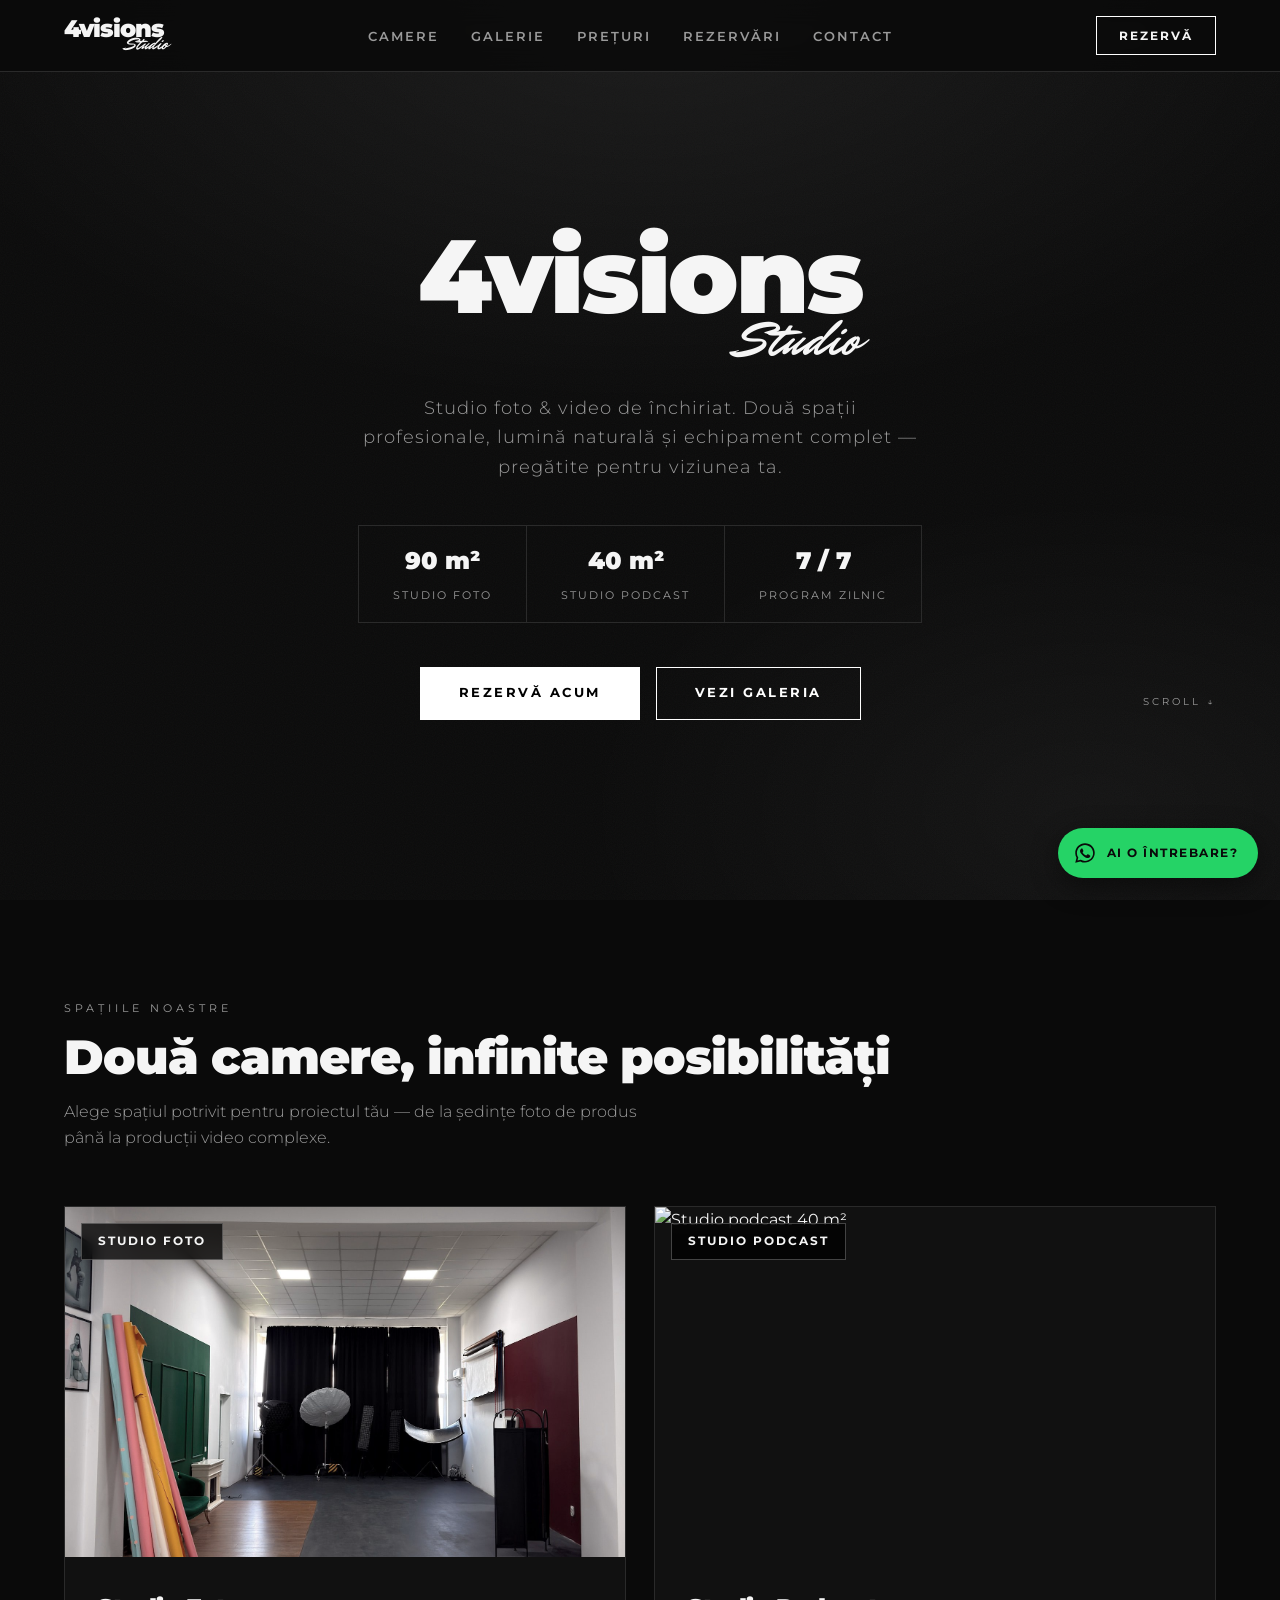
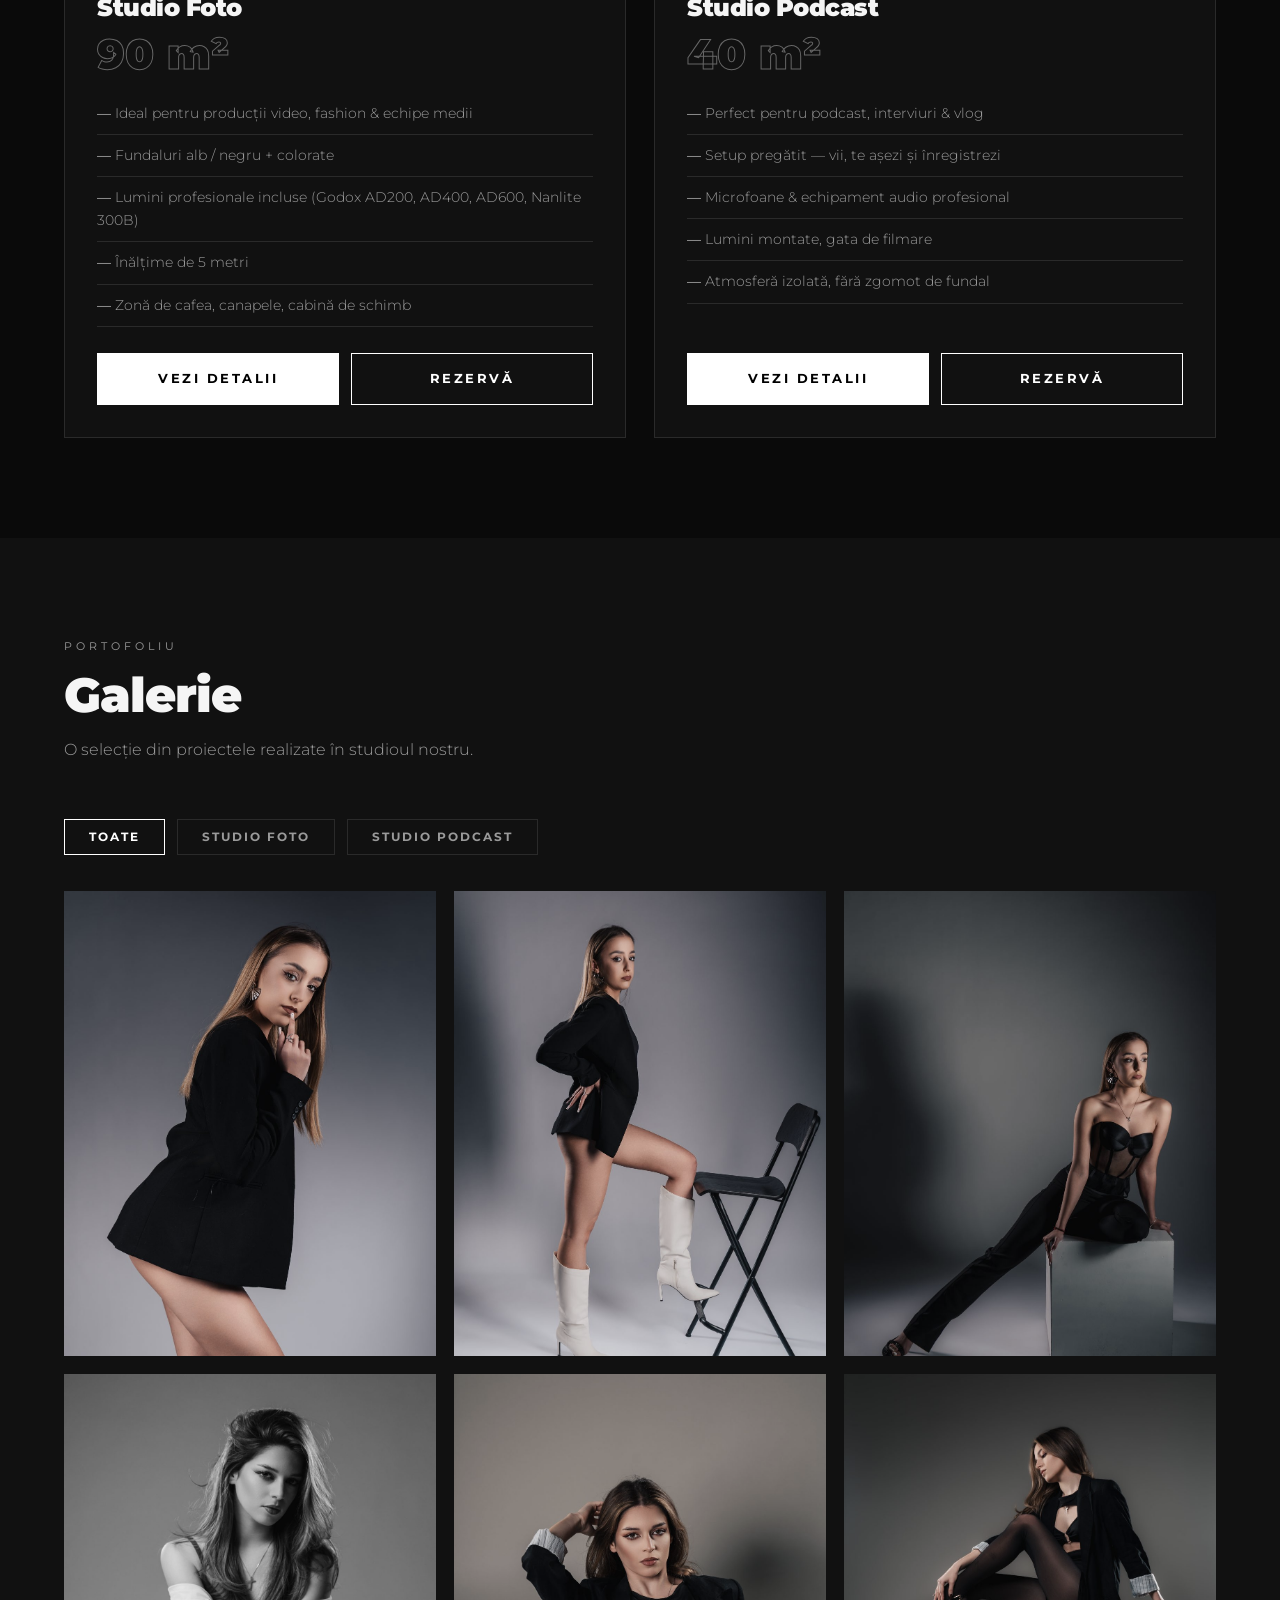
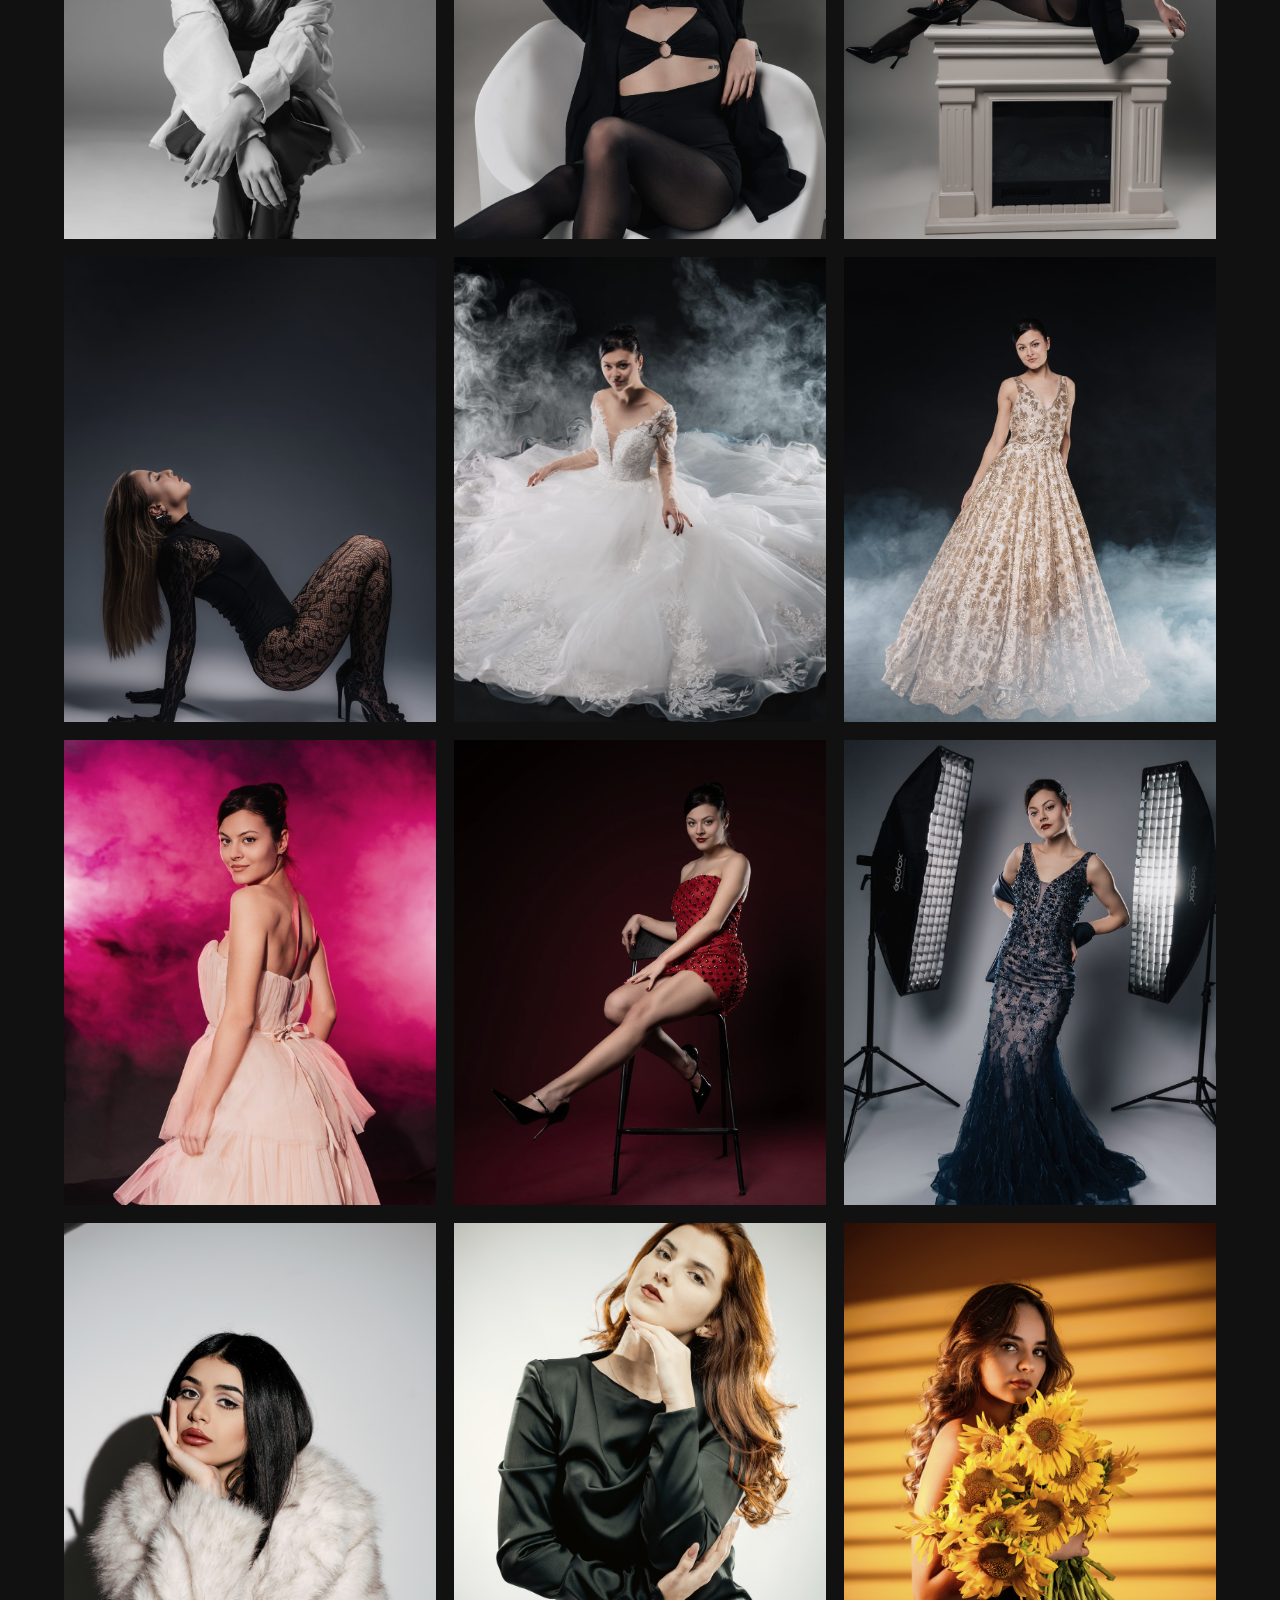
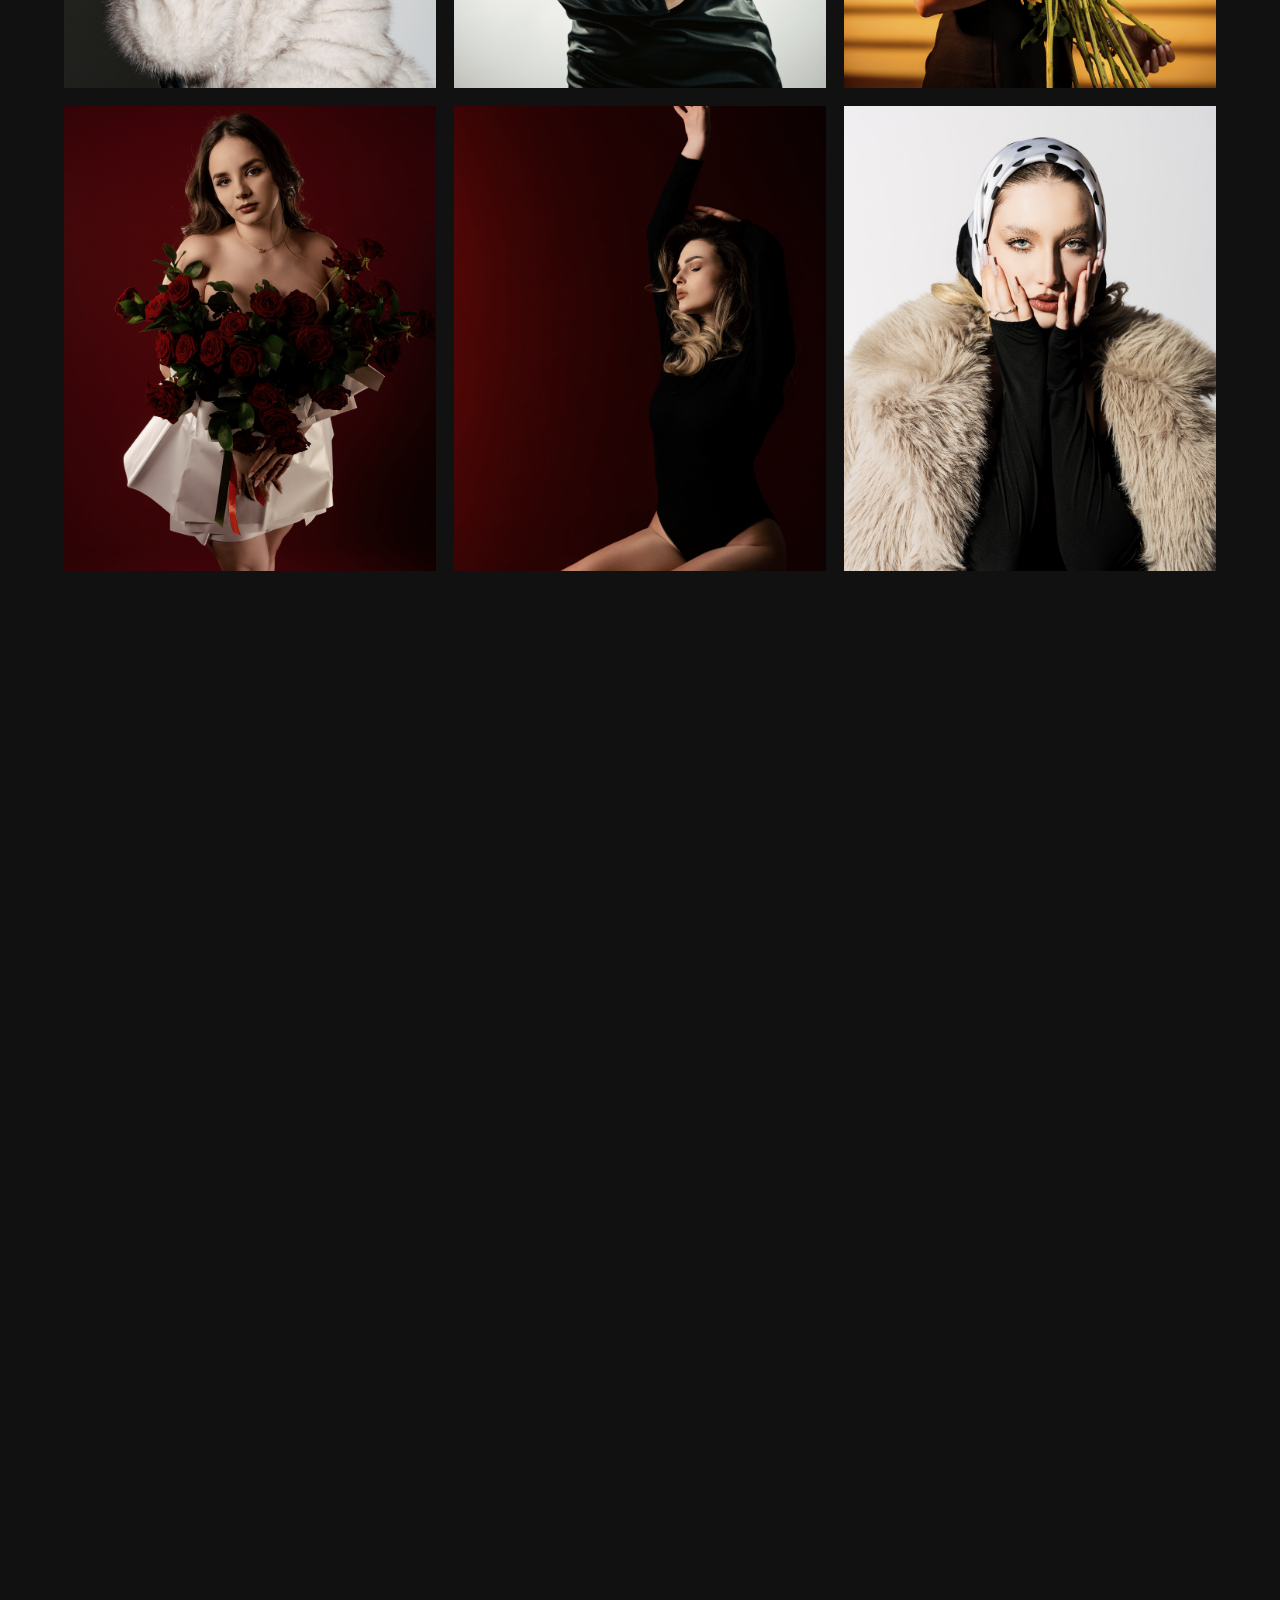
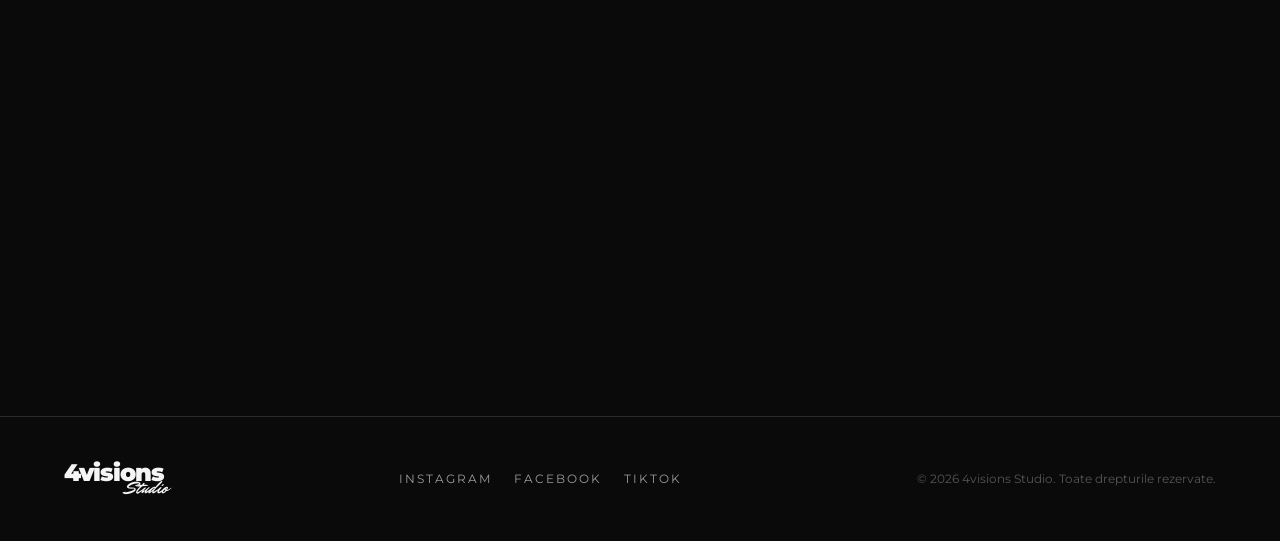
==== index.html @ ccd661b0 "Studio Foto: dotări reale pe cardul din pagina principală Fundaluri alb/negru + colorate (nu ciclora" ====
<!DOCTYPE html>
<html lang="ro">
<head>
<meta charset="UTF-8">
<meta name="viewport" content="width=device-width, initial-scale=1.0">
<title>4visions Studio — Studio Foto & Video de Închiriat</title>
<meta name="description" content="4visions Studio — studio foto de 90 m² și studio podcast de 40 m², de închiriat. Rezervă online.">
<link rel="preconnect" href="https://fonts.googleapis.com">
<link rel="preconnect" href="https://fonts.gstatic.com" crossorigin>
<link href="https://fonts.googleapis.com/css2?family=Montserrat:wght@300;400;600;700;900&family=Mr+Dafoe&display=swap" rel="stylesheet">
<link rel="stylesheet" href="style.css">
</head>
<body>

<!-- ============ NAV ============ -->
<nav>
  <a href="#top" class="logo" aria-label="4visions Studio">
    <span class="l1">4visions</span><span class="l2">Studio</span>
  </a>
  <ul class="nav-links" id="navLinks">
    <li><a href="#camere">Camere</a></li>
    <li><a href="#galerie">Galerie</a></li>
    <li><a href="#preturi">Prețuri</a></li>
    <li><a href="#rezervari">Rezervări</a></li>
    <li><a href="#contact">Contact</a></li>
  </ul>
  <a href="#rezervari" class="nav-cta">Rezervă</a>
  <button class="burger" id="burger" aria-label="Meniu"><span></span><span></span><span></span></button>
</nav>

<!-- ============ HERO ============ -->
<header class="hero" id="top">
  <div class="flashes" aria-hidden="true">
    <span></span><span></span><span></span><span></span><span></span>
    <span></span><span></span><span></span><span></span><span></span>
  </div>
  <div class="logo big"><span class="l1">4visions</span><span class="l2">Studio</span></div>
  <p class="tag">Studio foto & video de închiriat. Două spații profesionale, lumină naturală și echipament complet — pregătite pentru viziunea ta.</p>
  <div class="stats">
    <div><b>90 m²</b><span>Studio foto</span></div>
    <div><b>40 m²</b><span>Studio podcast</span></div>
    <div><b>7 / 7</b><span>Program zilnic</span></div>
  </div>
  <div class="hero-btns">
    <a href="#rezervari" class="btn solid">Rezervă acum</a>
    <a href="#galerie" class="btn ghost">Vezi galeria</a>
  </div>
  <span class="scroll-hint">Scroll ↓</span>
</header>

<!-- ============ CAMERE ============ -->
<section id="camere">
  <div class="wrap">
    <div class="sec-head rev">
      <span class="kicker">Spațiile noastre</span>
      <h2>Două camere, infinite posibilități</h2>
      <p>Alege spațiul potrivit pentru proiectul tău — de la ședințe foto de produs până la producții video complexe.</p>
    </div>
    <div class="rooms">
      <article class="room rev">
        <a class="ph" href="studio-foto.html">
          <img src="poze/spatiu-01.jpg" alt="Studio foto 90 m² — vedere de ansamblu" loading="lazy">
          <span class="badge">Studio Foto</span>
        </a>
        <div class="body">
          <h3>Studio Foto</h3>
          <div class="mp">90 m²</div>
          <ul>
            <li>Ideal pentru producții video, fashion & echipe medii</li>
            <li>Fundaluri alb / negru + colorate</li>
            <li>Lumini profesionale incluse (Godox AD200, AD400, AD600, Nanlite 300B)</li>
            <li>Înălțime de 5 metri</li>
            <li>Zonă de cafea, canapele, cabină de schimb</li>
          </ul>
          <div class="btns">
            <a href="studio-foto.html" class="btn solid">Vezi detalii</a>
            <a href="#rezervari" class="btn ghost" onclick="preselectRoom('mare')">Rezervă</a>
          </div>
        </div>
      </article>
      <article class="room rev">
        <a class="ph" href="studio-podcast.html">
          <!-- ÎNLOCUIEȘTE cu poza ta: src="poze/camera-foto.jpg" -->
          <img src="https://picsum.photos/seed/studio40/900/560" alt="Studio podcast 40 m²" loading="lazy">
          <span class="badge">Studio Podcast</span>
        </a>
        <div class="body">
          <h3>Studio Podcast</h3>
          <div class="mp">40 m²</div>
          <ul>
            <li>Perfect pentru podcast, interviuri & vlog</li>
            <li>Setup pregătit — vii, te așezi și înregistrezi</li>
            <li>Microfoane & echipament audio profesional</li>
            <li>Lumini montate, gata de filmare</li>
            <li>Atmosferă izolată, fără zgomot de fundal</li>
          </ul>
          <div class="btns">
            <a href="studio-podcast.html" class="btn solid">Vezi detalii</a>
            <a href="#rezervari" class="btn ghost" onclick="preselectRoom('foto')">Rezervă</a>
          </div>
        </div>
      </article>
    </div>
  </div>
</section>

<!-- ============ GALERIE ============ -->
<section id="galerie">
  <div class="wrap">
    <div class="sec-head rev">
      <span class="kicker">Portofoliu</span>
      <h2>Galerie</h2>
      <p>O selecție din proiectele realizate în studioul nostru.</p>
    </div>
    <div class="filters rev" id="filters">
      <button class="active" data-f="all">Toate</button>
      <button data-f="mare">Studio Foto</button>
      <button data-f="foto">Studio Podcast</button>
    </div>
    <!-- Pozele "mare" sunt ale tale, din folderul poze/. Pentru camera de 40 m²,
         înlocuiește imaginile demo cu pozele tale: pune fișierele în poze/ și schimbă src. data-cat = "mare" sau "foto" -->
    <div class="grid" id="grid">
      <figure class="gitem rev" data-cat="mare"><img src="poze/mare-01.jpg" alt="Studio Foto — portret" loading="lazy"><figcaption class="cap">Studio Foto</figcaption></figure>
      <figure class="gitem rev" data-cat="mare"><img src="poze/mare-02.jpg" alt="Studio Foto — portret fashion" loading="lazy"><figcaption class="cap">Studio Foto</figcaption></figure>
      <figure class="gitem rev" data-cat="mare"><img src="poze/mare-03.jpg" alt="Studio Foto — portret editorial" loading="lazy"><figcaption class="cap">Studio Foto</figcaption></figure>
      <figure class="gitem rev" data-cat="mare"><img src="poze/mare-04.jpg" alt="Studio Foto — portret alb-negru" loading="lazy"><figcaption class="cap">Studio Foto</figcaption></figure>
      <figure class="gitem rev" data-cat="mare"><img src="poze/mare-05.jpg" alt="Studio Foto — ședință foto" loading="lazy"><figcaption class="cap">Studio Foto</figcaption></figure>
      <figure class="gitem rev" data-cat="mare"><img src="poze/mare-06.jpg" alt="Studio Foto — decor șemineu" loading="lazy"><figcaption class="cap">Studio Foto</figcaption></figure>
      <figure class="gitem rev" data-cat="mare"><img src="poze/mare-07.jpg" alt="Studio Foto — editorial" loading="lazy"><figcaption class="cap">Studio Foto</figcaption></figure>
      <figure class="gitem rev" data-cat="mare"><img src="poze/mare-08.jpg" alt="Studio Foto — rochie de mireasă cu fum" loading="lazy"><figcaption class="cap">Studio Foto</figcaption></figure>
      <figure class="gitem rev" data-cat="mare"><img src="poze/mare-09.jpg" alt="Studio Foto — rochie aurie" loading="lazy"><figcaption class="cap">Studio Foto</figcaption></figure>
      <figure class="gitem rev" data-cat="mare"><img src="poze/mare-10.jpg" alt="Studio Foto — rochie roz cu fum" loading="lazy"><figcaption class="cap">Studio Foto</figcaption></figure>
      <figure class="gitem rev" data-cat="mare"><img src="poze/mare-11.jpg" alt="Studio Foto — rochie roșie" loading="lazy"><figcaption class="cap">Studio Foto</figcaption></figure>
      <figure class="gitem rev" data-cat="mare"><img src="poze/mare-12.jpg" alt="Studio Foto — behind the scenes" loading="lazy"><figcaption class="cap">Studio Foto</figcaption></figure>
      <figure class="gitem rev" data-cat="mare"><img src="poze/mare-13.jpg" alt="Studio Foto — portret blană albă" loading="lazy"><figcaption class="cap">Studio Foto</figcaption></figure>
      <figure class="gitem rev" data-cat="mare"><img src="poze/mare-14.jpg" alt="Studio Foto — rochie verde smarald" loading="lazy"><figcaption class="cap">Studio Foto</figcaption></figure>
      <figure class="gitem rev" data-cat="mare"><img src="poze/mare-15.jpg" alt="Studio Foto — floarea-soarelui, fundal galben" loading="lazy"><figcaption class="cap">Studio Foto</figcaption></figure>
      <figure class="gitem rev" data-cat="mare"><img src="poze/mare-16.jpg" alt="Studio Foto — trandafiri roșii" loading="lazy"><figcaption class="cap">Studio Foto</figcaption></figure>
      <figure class="gitem rev" data-cat="mare"><img src="poze/mare-17.jpg" alt="Studio Foto — fundal roșu, portret elegant" loading="lazy"><figcaption class="cap">Studio Foto</figcaption></figure>
      <figure class="gitem rev" data-cat="mare"><img src="poze/mare-18.jpg" alt="Studio Foto — editorial blană & eșarfă" loading="lazy"><figcaption class="cap">Studio Foto</figcaption></figure>
      <figure class="gitem rev" data-cat="mare"><img src="poze/mare-19.jpg" alt="Studio Foto — portret alb-negru cu pălărie" loading="lazy"><figcaption class="cap">Studio Foto</figcaption></figure>
      <figure class="gitem rev" data-cat="mare"><img src="poze/mare-20.jpg" alt="Studio Foto — spot circular, lumină dramatică" loading="lazy"><figcaption class="cap">Studio Foto</figcaption></figure>
      <figure class="gitem rev" data-cat="mare"><img src="poze/mare-21.jpg" alt="Studio Foto — fundal roșu intens cu trandafiri" loading="lazy"><figcaption class="cap">Studio Foto</figcaption></figure>
      <figure class="gitem rev" data-cat="mare"><img src="poze/mare-22.jpg" alt="Studio Foto — satin albastru, portret elegant" loading="lazy"><figcaption class="cap">Studio Foto</figcaption></figure>
      <figure class="gitem rev" data-cat="mare"><img src="poze/mare-23.jpg" alt="Studio Foto — voal în mișcare" loading="lazy"><figcaption class="cap">Studio Foto</figcaption></figure>
      <figure class="gitem rev" data-cat="mare"><img src="poze/mare-24.jpg" alt="Studio Foto — spot roz, portret dramatic" loading="lazy"><figcaption class="cap">Studio Foto</figcaption></figure>
      <figure class="gitem rev" data-cat="foto"><img src="https://picsum.photos/seed/4v2/640/800" alt="Studio Podcast — 1" loading="lazy"><figcaption class="cap">Studio Podcast</figcaption></figure>
      <figure class="gitem rev" data-cat="foto"><img src="https://picsum.photos/seed/4v4/640/800" alt="Studio Podcast — 2" loading="lazy"><figcaption class="cap">Studio Podcast</figcaption></figure>
      <figure class="gitem rev" data-cat="foto"><img src="https://picsum.photos/seed/4v6/640/800" alt="Studio Podcast — 3" loading="lazy"><figcaption class="cap">Studio Podcast</figcaption></figure>
      <figure class="gitem rev" data-cat="foto"><img src="https://picsum.photos/seed/4v8/640/800" alt="Studio Podcast — 4" loading="lazy"><figcaption class="cap">Studio Podcast</figcaption></figure>
    </div>
  </div>
</section>

<!-- lightbox -->
<div class="lb" id="lb">
  <button class="x" onclick="lbClose()">✕</button>
  <button class="prev" onclick="lbNav(-1)">‹</button>
  <img id="lbImg" src="" alt="">
  <button class="next" onclick="lbNav(1)">›</button>
</div>

<!-- ============ PREȚURI ============ -->
<section id="preturi">
  <div class="wrap">
    <div class="sec-head rev">
      <span class="kicker">Tarife închiriere</span>
      <h2>Prețuri</h2>
      <p>Tarife simple, fără costuri ascunse. Echipamentul de bază este inclus în preț.</p>
    </div>
    <div class="prices">
      <div class="pcard rev">
        <span class="name">Studio Foto — 90 m²</span>
        <h3>Producții & echipe</h3>
        <div class="price">150 lei<small> / oră</small></div>
        <hr>
        <ul>
          <li>Pachet 4 ore <b>550 lei</b></li>
          <li>Pachet 8 ore (zi întreagă) <b>1.000 lei</b></li>
          <li>Oră suplimentară weekend <b>+20 lei</b></li>
          <li>Lumini & cicloramă <b>incluse</b></li>
        </ul>
      </div>
      <div class="pcard rev">
        <span class="name">Studio Podcast — 40 m²</span>
        <h3>Podcast & interviuri</h3>
        <div class="price">100 lei<small> / oră</small></div>
        <hr>
        <ul>
          <li>Pachet 4 ore <b>360 lei</b></li>
          <li>Pachet 8 ore (zi întreagă) <b>650 lei</b></li>
          <li>Oră suplimentară weekend <b>+15 lei</b></li>
          <li>Echipament audio & lumini <b>incluse</b></li>
        </ul>
      </div>
    </div>
    <p class="pnote rev">* Prețurile sunt orientative și pot fi modificate. Pentru proiecte speciale sau închirieri recurente, contactează-ne pentru o ofertă personalizată.</p>
  </div>
</section>

<!-- ============ REZERVĂRI ============ -->
<section id="rezervari">
  <div class="wrap">
    <div class="sec-head rev">
      <span class="kicker">Programează-te</span>
      <h2>Rezervări</h2>
      <p>Alege camera, ziua și ora — cererea ta ajunge direct la noi pe WhatsApp și îți confirmăm în cel mai scurt timp.</p>
    </div>
    <div class="book rev">
      <div>
        <div class="cal">
          <div class="cal-head">
            <button type="button" onclick="calMove(-1)" aria-label="Luna anterioară">‹</button>
            <b id="calTitle"></b>
            <button type="button" onclick="calMove(1)" aria-label="Luna următoare">›</button>
          </div>
          <div class="cal-grid" id="calGrid"></div>
        </div>
        <div class="slots" id="slots"></div>
      </div>
      <form id="bookForm">
        <div class="field">
          <label for="fRoom">Camera</label>
          <select id="fRoom" required>
            <option value="mare">Studio Foto — 90 m² (150 lei/oră)</option>
            <option value="foto">Studio Podcast — 40 m² (100 lei/oră)</option>
          </select>
        </div>
        <div class="two">
          <div class="field">
            <label for="fDur">Durată</label>
            <select id="fDur">
              <option value="1">1 oră</option>
              <option value="2" selected>2 ore</option>
              <option value="3">3 ore</option>
              <option value="4">4 ore (pachet)</option>
              <option value="8">8 ore (zi întreagă)</option>
            </select>
          </div>
          <div class="field">
            <label for="fTel">Telefon</label>
            <input type="tel" id="fTel" placeholder="07xx xxx xxx" required>
          </div>
        </div>
        <div class="field">
          <label for="fName">Nume</label>
          <input type="text" id="fName" placeholder="Numele tău" required>
        </div>
        <div class="field">
          <label for="fMsg">Detalii proiect (opțional)</label>
          <textarea id="fMsg" rows="3" placeholder="Ex: ședință foto de produs, 2 persoane..."></textarea>
        </div>
        <div class="summary" id="summary">Selectează o zi și o oră din calendar.</div>
        <button type="submit" class="btn solid">Trimite rezervarea pe WhatsApp</button>
        <div class="ok-msg" id="okMsg">✓ Cererea a fost pregătită — finalizează trimiterea în fereastra WhatsApp deschisă.</div>
      </form>
    </div>
  </div>
</section>

<!-- ============ CONTACT ============ -->
<section id="contact">
  <div class="wrap">
    <div class="sec-head rev">
      <span class="kicker">Hai să vorbim</span>
      <h2>Contact</h2>
    </div>
    <div class="contact">
      <div class="ccard rev">
        <div class="ico">✆</div>
        <h4>Telefon / WhatsApp</h4>
        <a href="tel:+40749064910" id="telLink">+40 749 064 910</a>
        <small>Luni – Duminică, 08:00 – 22:00</small>
      </div>
      <div class="ccard rev">
        <div class="ico">✉</div>
        <h4>Email</h4>
        <a href="mailto:david.piuaru@gmail.com" id="mailLink">david.piuaru@gmail.com</a>
        <small>Răspundem în max. 24h</small>
      </div>
      <div class="ccard rev">
        <div class="ico">⌖</div>
        <h4>Adresă</h4>
        <p>Bd. Theodor Pallady 87</p>
        <small>București, România — parcare gratuită</small>
      </div>
    </div>

    <div class="ask rev">
      <p>Ai o întrebare despre spații, echipament sau disponibilitate?</p>
      <a href="#" class="btn solid wa-link" data-wa-text="Bună! Am o întrebare despre 4visions Studio:">Întreabă-ne pe WhatsApp</a>
    </div>
  </div>
</section>

<!-- ============ FOOTER ============ -->
<footer>
  <a href="#top" class="logo"><span class="l1">4visions</span><span class="l2">Studio</span></a>
  <div class="soc">
    <a href="https://instagram.com/" target="_blank" rel="noopener">Instagram</a>
    <a href="https://facebook.com/" target="_blank" rel="noopener">Facebook</a>
    <a href="https://tiktok.com/" target="_blank" rel="noopener">TikTok</a>
  </div>
  <p>© <span id="yr"></span> 4visions Studio. Toate drepturile rezervate.</p>
</footer>

<script src="wa.js"></script>
<script>
/* ============================================================
   CONFIGURARE — EDITEAZĂ AICI DATELE TALE
   (numărul de WhatsApp se editează în wa.js)
   ============================================================ */
const CONFIG = {
  whatsapp: WA_NUMBER,                  // vine din wa.js
  email:    "david.piuaru@gmail.com",   // emailul tău
  oraStart: 8,                          // prima oră rezervabilă
  oraEnd:   21,                         // ultima oră de început
  preturi:  { mare: 150, foto: 100 },   // lei / oră
  numeCamere: { mare: "Studio Foto (90 m²)", foto: "Studio Podcast (40 m²)" }
};

/* ---------- nav mobil ---------- */
const burger = document.getElementById('burger');
const navLinks = document.getElementById('navLinks');
burger.addEventListener('click', () => {
  burger.classList.toggle('open');
  navLinks.classList.toggle('open');
});
navLinks.querySelectorAll('a').forEach(a => a.addEventListener('click', () => {
  burger.classList.remove('open'); navLinks.classList.remove('open');
}));

/* ---------- reveal la scroll ---------- */
const io = new IntersectionObserver(es => es.forEach(e => {
  if (e.isIntersecting) { e.target.classList.add('in'); io.unobserve(e.target); }
}), { threshold: .12 });
document.querySelectorAll('.rev').forEach(el => io.observe(el));

/* ---------- galerie: filtre ---------- */
const items = [...document.querySelectorAll('.gitem')];
document.getElementById('filters').addEventListener('click', e => {
  const b = e.target.closest('button'); if (!b) return;
  document.querySelectorAll('#filters button').forEach(x => x.classList.remove('active'));
  b.classList.add('active');
  const f = b.dataset.f;
  items.forEach(it => it.classList.toggle('hide', f !== 'all' && it.dataset.cat !== f));
});

/* ---------- lightbox ---------- */
let lbIdx = 0;
const lb = document.getElementById('lb'), lbImg = document.getElementById('lbImg');
const visible = () => items.filter(i => !i.classList.contains('hide'));
items.forEach(it => it.addEventListener('click', () => {
  lbIdx = visible().indexOf(it);
  lbImg.src = it.querySelector('img').src;
  lb.classList.add('open');
}));
function lbClose(){ lb.classList.remove('open'); }
function lbNav(d){
  const v = visible();
  lbIdx = (lbIdx + d + v.length) % v.length;
  lbImg.src = v[lbIdx].querySelector('img').src;
}
lb.addEventListener('click', e => { if (e.target === lb) lbClose(); });
document.addEventListener('keydown', e => {
  if (!lb.classList.contains('open')) return;
  if (e.key === 'Escape') lbClose();
  if (e.key === 'ArrowLeft') lbNav(-1);
  if (e.key === 'ArrowRight') lbNav(1);
});

/* ---------- calendar ---------- */
const LUNI = ["Ianuarie","Februarie","Martie","Aprilie","Mai","Iunie","Iulie","August","Septembrie","Octombrie","Noiembrie","Decembrie"];
const ZILE = ["Lu","Ma","Mi","Jo","Vi","Sâ","Du"];
let view = new Date(); view.setDate(1);
let selDate = null, selHour = null;
const today = new Date(); today.setHours(0,0,0,0);

function calRender(){
  document.getElementById('calTitle').textContent = LUNI[view.getMonth()] + " " + view.getFullYear();
  const g = document.getElementById('calGrid');
  g.innerHTML = ZILE.map(z => `<div class="dow">${z}</div>`).join('');
  const first = (new Date(view.getFullYear(), view.getMonth(), 1).getDay() + 6) % 7; // luni = 0
  const nDays = new Date(view.getFullYear(), view.getMonth() + 1, 0).getDate();
  for (let i = 0; i < first; i++) g.insertAdjacentHTML('beforeend', '<div class="day off"></div>');
  for (let d = 1; d <= nDays; d++){
    const dt = new Date(view.getFullYear(), view.getMonth(), d);
    const past = dt < today;
    const isToday = dt.getTime() === today.getTime();
    const isSel = selDate && dt.getTime() === selDate.getTime();
    g.insertAdjacentHTML('beforeend',
      `<div class="day${past?' off':''}${isToday?' today':''}${isSel?' sel':''}" ${past?'':`onclick="pickDate(${d})"`}>${d}</div>`);
  }
}
function calMove(d){
  const nv = new Date(view.getFullYear(), view.getMonth() + d, 1);
  if (nv < new Date(today.getFullYear(), today.getMonth(), 1)) return;
  view = nv; calRender();
}
function pickDate(d){
  selDate = new Date(view.getFullYear(), view.getMonth(), d);
  selHour = null;
  calRender(); slotsRender(); summary();
}
function slotsRender(){
  const s = document.getElementById('slots');
  s.innerHTML = '';
  if (!selDate) return;
  for (let h = CONFIG.oraStart; h <= CONFIG.oraEnd; h++){
    const hh = String(h).padStart(2,'0') + ":00";
    s.insertAdjacentHTML('beforeend',
      `<button type="button" class="${selHour===h?'sel':''}" onclick="pickHour(${h})">${hh}</button>`);
  }
}
function pickHour(h){ selHour = h; slotsRender(); summary(); }

function fmtDate(d){
  return d.toLocaleDateString('ro-RO', { weekday:'long', day:'numeric', month:'long', year:'numeric' });
}
function summary(){
  const el = document.getElementById('summary');
  if (!selDate){ el.innerHTML = 'Selectează o zi și o oră din calendar.'; return; }
  const room = document.getElementById('fRoom').value;
  const dur = +document.getElementById('fDur').value;
  const pret = CONFIG.preturi[room] * dur;
  let txt = `<b>${CONFIG.numeCamere[room]}</b><br>${fmtDate(selDate)}`;
  if (selHour !== null){
    const end = selHour + dur;
    txt += `, <b>${String(selHour).padStart(2,'0')}:00 – ${String(end).padStart(2,'0')}:00</b>`;
  } else { txt += ` — <i>alege ora</i>`; }
  txt += `<div class="est">≈ ${pret} lei <small style="font-weight:400;color:var(--muted)">(${dur}h × ${CONFIG.preturi[room]} lei)</small></div>`;
  el.innerHTML = txt;
}
document.getElementById('fRoom').addEventListener('change', summary);
document.getElementById('fDur').addEventListener('change', summary);

function preselectRoom(r){ document.getElementById('fRoom').value = r; summary(); }

/* ---------- trimitere rezervare ---------- */
document.getElementById('bookForm').addEventListener('submit', e => {
  e.preventDefault();
  if (!selDate || selHour === null){
    document.getElementById('summary').innerHTML = '<b style="color:#e8a0a0">⚠ Alege mai întâi ziua și ora din calendar.</b>';
    document.querySelector('.cal').scrollIntoView({ behavior:'smooth', block:'center' });
    return;
  }
  const room = document.getElementById('fRoom').value;
  const dur  = +document.getElementById('fDur').value;
  const nume = document.getElementById('fName').value.trim();
  const tel  = document.getElementById('fTel').value.trim();
  const msg  = document.getElementById('fMsg').value.trim();
  const end  = selHour + dur;
  const text =
`Bună! Doresc o rezervare la 4visions Studio:
• Camera: ${CONFIG.numeCamere[room]}
• Data: ${fmtDate(selDate)}
• Interval: ${String(selHour).padStart(2,'0')}:00 – ${String(end).padStart(2,'0')}:00 (${dur}h)
• Preț estimat: ${CONFIG.preturi[room]*dur} lei
• Nume: ${nume}
• Telefon: ${tel}${msg ? `
• Detalii: ${msg}` : ''}`;
  window.open(`https://wa.me/${CONFIG.whatsapp}?text=${encodeURIComponent(text)}`, '_blank');
  document.getElementById('okMsg').style.display = 'block';
});

/* ---------- diverse ---------- */
document.getElementById('yr').textContent = new Date().getFullYear();
calRender();

/* preselectare cameră din URL (ex: index.html?camera=mare#rezervari) */
const qCam = new URLSearchParams(location.search).get('camera');
if (qCam && CONFIG.preturi[qCam]) preselectRoom(qCam);
</script>
</body>
</html>
---- style.css ----
/* ============================================================
   4VISIONS STUDIO — EDITEAZĂ CULORILE AICI DACĂ VREI
   ============================================================ */
:root{
  --bg:#0a0a0a;
  --bg2:#111111;
  --bg3:#1a1a1a;
  --text:#f5f5f5;
  --muted:#9a9a9a;
  --line:#2a2a2a;
  --accent:#ffffff;
}
*{margin:0;padding:0;box-sizing:border-box}
html{scroll-behavior:smooth}
body{background:var(--bg);color:var(--text);font-family:'Montserrat',sans-serif;line-height:1.6;overflow-x:hidden}
img{max-width:100%;display:block}
a{color:inherit;text-decoration:none}
::selection{background:#fff;color:#000}

/* ---------- LOGO (recreat din logoul original) ---------- */
.logo{display:inline-flex;flex-direction:column;line-height:1;position:relative}
.logo .l1{font-weight:900;letter-spacing:-1px;font-size:1.5rem}
.logo .l2{font-family:'Mr Dafoe',cursive;font-size:1.15rem;align-self:flex-end;margin-top:-6px;margin-right:-4px;font-weight:400}
.logo.big .l1{font-size:clamp(3.2rem,10vw,6.5rem);letter-spacing:-3px}
.logo.big .l2{font-size:clamp(1.6rem,5vw,3.2rem);margin-top:-14px;margin-right:2px}

/* ---------- NAV ---------- */
nav{position:fixed;top:0;left:0;right:0;z-index:100;display:flex;align-items:center;justify-content:space-between;padding:16px 5%;background:rgba(10,10,10,.85);backdrop-filter:blur(12px);border-bottom:1px solid var(--line)}
.nav-links{display:flex;gap:32px;list-style:none}
.nav-links a{font-size:.8rem;font-weight:600;letter-spacing:2px;text-transform:uppercase;color:var(--muted);transition:color .2s}
.nav-links a:hover{color:#fff}
.nav-cta{border:1px solid #fff;padding:9px 22px;font-size:.75rem;font-weight:700;letter-spacing:2px;text-transform:uppercase;transition:.25s}
.nav-cta:hover{background:#fff;color:#000}
.burger{display:none;flex-direction:column;gap:5px;background:none;border:none;cursor:pointer;padding:6px}
.burger span{width:26px;height:2px;background:#fff;transition:.3s}
.burger.open span:nth-child(1){transform:translateY(7px) rotate(45deg)}
.burger.open span:nth-child(2){opacity:0}
.burger.open span:nth-child(3){transform:translateY(-7px) rotate(-45deg)}

/* ---------- HERO ---------- */
.hero{min-height:100svh;display:flex;flex-direction:column;align-items:center;justify-content:center;text-align:center;position:relative;padding:120px 5% 60px;
  background:
    radial-gradient(ellipse 60% 45% at 50% 0%,rgba(255,255,255,.07),transparent),
    radial-gradient(ellipse 40% 35% at 85% 90%,rgba(255,255,255,.04),transparent),
    var(--bg)}
.hero::after{content:"";position:absolute;inset:0;background:url("data:image/svg+xml,%3Csvg xmlns='http://www.w3.org/2000/svg' width='120' height='120'%3E%3Cfilter id='n'%3E%3CfeTurbulence type='fractalNoise' baseFrequency='0.9' numOctaves='2'/%3E%3C/filter%3E%3Crect width='120' height='120' filter='url(%23n)' opacity='0.035'/%3E%3C/svg%3E");pointer-events:none}
.hero>:not(.flashes){position:relative;z-index:1}

/* ---------- BLITZ-URI PE FUNDAL ---------- */
.flashes{position:absolute;inset:0;overflow:hidden;pointer-events:none;z-index:0}
.flashes span{position:absolute;width:380px;height:380px;border-radius:50%;opacity:0;
  background:radial-gradient(circle,rgba(255,255,255,.85) 0%,rgba(255,255,255,.25) 35%,transparent 70%);
  animation:blitz 2.2s infinite}
/* dublu-pop scurt, ca un blitz real */
@keyframes blitz{
  0%,16%,100%{opacity:0}
  3%{opacity:.9}
  7%{opacity:.1}
  10%{opacity:.5}
}
.flashes span:nth-child(1){top:-8%;left:6%;animation-delay:0s}
.flashes span:nth-child(2){top:12%;right:-6%;width:460px;height:460px;animation-delay:.5s;animation-duration:2.6s}
.flashes span:nth-child(3){bottom:-10%;left:-8%;width:500px;height:500px;animation-delay:.8s;animation-duration:2.3s}
.flashes span:nth-child(4){top:38%;left:22%;width:260px;height:260px;animation-delay:1.2s;animation-duration:2.9s}
.flashes span:nth-child(5){bottom:6%;right:14%;width:320px;height:320px;animation-delay:1.5s;animation-duration:2.4s}
.flashes span:nth-child(6){top:-6%;left:44%;width:300px;height:300px;animation-delay:1.8s;animation-duration:3.1s}
.flashes span:nth-child(7){top:55%;right:-4%;width:420px;height:420px;animation-delay:.2s;animation-duration:2.7s}
.flashes span:nth-child(8){bottom:-8%;left:38%;width:360px;height:360px;animation-delay:1s;animation-duration:2.8s}
.flashes span:nth-child(9){top:20%;left:-6%;width:340px;height:340px;animation-delay:1.4s;animation-duration:2.1s}
.flashes span:nth-child(10){top:70%;left:55%;width:280px;height:280px;animation-delay:1.7s;animation-duration:3.3s}
@media(max-width:900px){.flashes span{transform:scale(.7)}}
@media(max-width:640px){.flashes span{transform:scale(.5)}}
@media (prefers-reduced-motion:reduce){.flashes span{animation:none}}
.hero p.tag{margin-top:28px;color:var(--muted);font-weight:300;font-size:clamp(.95rem,2.5vw,1.15rem);letter-spacing:1px;max-width:560px}
.hero .stats{display:flex;gap:0;margin-top:44px;border:1px solid var(--line)}
.hero .stats div{padding:16px 34px;text-align:center}
.hero .stats div+div{border-left:1px solid var(--line)}
.hero .stats b{display:block;font-size:1.5rem;font-weight:900}
.hero .stats span{font-size:.7rem;letter-spacing:2px;text-transform:uppercase;color:var(--muted)}
.hero-btns{display:flex;gap:16px;margin-top:44px;flex-wrap:wrap;justify-content:center}
.btn{display:inline-block;padding:15px 38px;font-size:.8rem;font-weight:700;letter-spacing:2.5px;text-transform:uppercase;border:1px solid #fff;transition:.25s;cursor:pointer;background:none;color:#fff;font-family:inherit}
.btn.solid{background:#fff;color:#000}
.btn.solid:hover{background:transparent;color:#fff}
.btn.ghost:hover{background:#fff;color:#000}
.scroll-hint{position:absolute;bottom:26px;left:50%;transform:translateX(-50%);color:var(--muted);font-size:.65rem;letter-spacing:3px;text-transform:uppercase;animation:float 2.2s ease-in-out infinite}
@keyframes float{0%,100%{transform:translate(-50%,0)}50%{transform:translate(-50%,8px)}}

/* ---------- SECȚIUNI ---------- */
section{padding:100px 5%}
.wrap{max-width:1200px;margin:0 auto}
.sec-head{margin-bottom:56px}
.sec-head .kicker{font-size:.7rem;letter-spacing:4px;text-transform:uppercase;color:var(--muted);display:block;margin-bottom:12px}
.sec-head h2{font-size:clamp(1.9rem,5vw,3rem);font-weight:900;letter-spacing:-1px;line-height:1.15}
.sec-head p{color:var(--muted);margin-top:14px;max-width:600px;font-weight:300}

/* ---------- CAMERE ---------- */
.rooms{display:grid;grid-template-columns:1fr 1fr;gap:28px}
.room{border:1px solid var(--line);background:var(--bg2);overflow:hidden;display:flex;flex-direction:column;transition:transform .3s,border-color .3s}
.room:hover{transform:translateY(-6px);border-color:#555}
.room .ph{aspect-ratio:16/10;overflow:hidden;position:relative}
.room .ph img{width:100%;height:100%;object-fit:cover;filter:grayscale(35%);transition:transform .6s,filter .6s}
.room:hover .ph img{transform:scale(1.05);filter:grayscale(0%)}
.room .badge{position:absolute;top:16px;left:16px;background:rgba(0,0,0,.75);backdrop-filter:blur(6px);padding:8px 16px;font-size:.72rem;font-weight:700;letter-spacing:2px;text-transform:uppercase;border:1px solid rgba(255,255,255,.25)}
.room .body{padding:32px;flex:1;display:flex;flex-direction:column}
.room h3{font-size:1.5rem;font-weight:900;letter-spacing:-.5px}
.room .mp{font-size:2.6rem;font-weight:900;color:transparent;-webkit-text-stroke:1px #666;line-height:1;margin:6px 0 18px}
.room ul{list-style:none;margin-bottom:26px}
.room li{padding:9px 0;border-bottom:1px solid var(--line);color:var(--muted);font-size:.9rem;font-weight:300}
.room li::before{content:"— ";color:#fff}
.room .btn{margin-top:auto;text-align:center}

/* ---------- GALERIE ---------- */
#galerie{background:var(--bg2)}
.filters{display:flex;gap:12px;flex-wrap:wrap;margin-bottom:36px}
.filters button{background:none;border:1px solid var(--line);color:var(--muted);padding:10px 24px;font-size:.72rem;font-weight:700;letter-spacing:2px;text-transform:uppercase;cursor:pointer;transition:.2s;font-family:inherit}
.filters button.active,.filters button:hover{border-color:#fff;color:#fff}
.grid{display:grid;grid-template-columns:repeat(3,1fr);gap:18px}
.gitem{position:relative;overflow:hidden;cursor:pointer;aspect-ratio:4/5;background:var(--bg3)}
.gitem img{width:100%;height:100%;object-fit:cover;filter:grayscale(25%);transition:transform .5s,filter .5s}
.gitem:hover img{transform:scale(1.06);filter:grayscale(0)}
.gitem .cap{position:absolute;inset:auto 0 0 0;padding:40px 18px 14px;background:linear-gradient(transparent,rgba(0,0,0,.85));font-size:.72rem;letter-spacing:2px;text-transform:uppercase;opacity:0;transform:translateY(8px);transition:.3s}
.gitem:hover .cap{opacity:1;transform:translateY(0)}
.gitem.hide{display:none}

/* lightbox */
.lb{position:fixed;inset:0;background:rgba(0,0,0,.95);z-index:200;display:none;align-items:center;justify-content:center;padding:5%}
.lb.open{display:flex}
.lb img{max-width:92vw;max-height:86vh;object-fit:contain}
.lb button{position:absolute;background:none;border:1px solid #444;color:#fff;width:48px;height:48px;font-size:1.2rem;cursor:pointer;transition:.2s}
.lb button:hover{border-color:#fff}
.lb .x{top:22px;right:22px}
.lb .prev{left:18px;top:50%;transform:translateY(-50%)}
.lb .next{right:18px;top:50%;transform:translateY(-50%)}

/* ---------- PREȚURI ---------- */
.prices{display:grid;grid-template-columns:1fr 1fr;gap:28px}
.pcard{border:1px solid var(--line);padding:44px 38px;background:var(--bg2);position:relative;transition:border-color .3s}
.pcard:hover{border-color:#666}
.pcard .name{font-size:.75rem;letter-spacing:3px;text-transform:uppercase;color:var(--muted)}
.pcard h3{font-size:1.6rem;font-weight:900;margin:6px 0 4px}
.pcard .price{font-size:3rem;font-weight:900;margin:18px 0 4px}
.pcard .price small{font-size:1rem;font-weight:400;color:var(--muted)}
.pcard hr{border:none;border-top:1px solid var(--line);margin:24px 0}
.pcard ul{list-style:none}
.pcard li{padding:8px 0;color:var(--muted);font-size:.9rem;font-weight:300;display:flex;justify-content:space-between;gap:12px}
.pcard li b{color:#fff;font-weight:600;white-space:nowrap}
.pnote{margin-top:26px;color:var(--muted);font-size:.85rem;font-weight:300;text-align:center}

/* ---------- REZERVĂRI ---------- */
#rezervari{background:var(--bg2)}
.book{display:grid;grid-template-columns:1fr 1fr;gap:48px;align-items:start}
.field{margin-bottom:22px}
.field label{display:block;font-size:.7rem;letter-spacing:2.5px;text-transform:uppercase;color:var(--muted);margin-bottom:10px}
.field input,.field select,.field textarea{width:100%;background:var(--bg);border:1px solid var(--line);color:#fff;padding:14px 16px;font-family:inherit;font-size:.95rem;transition:border-color .2s;border-radius:0;-webkit-appearance:none}
.field input:focus,.field select:focus,.field textarea:focus{outline:none;border-color:#fff}
.field select{background-image:url("data:image/svg+xml,%3Csvg xmlns='http://www.w3.org/2000/svg' width='12' height='8'%3E%3Cpath d='M1 1l5 5 5-5' stroke='%23999' fill='none' stroke-width='2'/%3E%3C/svg%3E");background-repeat:no-repeat;background-position:right 16px center}
.two{display:grid;grid-template-columns:1fr 1fr;gap:16px}

/* calendar */
.cal{border:1px solid var(--line);background:var(--bg);padding:22px}
.cal-head{display:flex;align-items:center;justify-content:space-between;margin-bottom:16px}
.cal-head b{font-size:.85rem;letter-spacing:2px;text-transform:uppercase}
.cal-head button{background:none;border:1px solid var(--line);color:#fff;width:36px;height:36px;cursor:pointer;transition:.2s;font-size:.9rem}
.cal-head button:hover{border-color:#fff}
.cal-grid{display:grid;grid-template-columns:repeat(7,1fr);gap:5px;text-align:center}
.cal-grid .dow{font-size:.6rem;letter-spacing:1px;color:var(--muted);text-transform:uppercase;padding:6px 0}
.cal-grid .day{aspect-ratio:1;display:flex;align-items:center;justify-content:center;font-size:.85rem;cursor:pointer;border:1px solid transparent;transition:.15s}
.cal-grid .day:hover{border-color:#666}
.cal-grid .day.off{color:#3a3a3a;cursor:default;border:none}
.cal-grid .day.sel{background:#fff;color:#000;font-weight:700}
.cal-grid .day.today{border-color:#555}
.slots{display:grid;grid-template-columns:repeat(4,1fr);gap:8px;margin-top:18px}
.slots button{background:none;border:1px solid var(--line);color:var(--muted);padding:10px 0;font-size:.8rem;cursor:pointer;transition:.15s;font-family:inherit}
.slots button:hover{border-color:#fff;color:#fff}
.slots button.sel{background:#fff;color:#000;font-weight:700;border-color:#fff}
.summary{margin-top:22px;border:1px dashed var(--line);padding:18px;font-size:.85rem;color:var(--muted)}
.summary b{color:#fff}
.summary .est{font-size:1.25rem;font-weight:900;color:#fff;margin-top:6px}
.book .btn{width:100%;margin-top:8px}
.ok-msg{display:none;margin-top:16px;border:1px solid #2e5c34;background:#12210f;color:#9fd98f;padding:14px 18px;font-size:.85rem}

/* ---------- CONTACT ---------- */
.contact{display:grid;grid-template-columns:repeat(3,1fr);gap:28px}
.ccard{border:1px solid var(--line);padding:36px 30px;background:var(--bg2);text-align:center;transition:border-color .3s}
.ccard:hover{border-color:#666}
.ccard .ico{font-size:1.6rem;margin-bottom:14px}
.ccard h4{font-size:.75rem;letter-spacing:3px;text-transform:uppercase;color:var(--muted);margin-bottom:10px}
.ccard p,.ccard a{font-size:1.05rem;font-weight:600}
.ccard small{display:block;color:var(--muted);font-weight:300;margin-top:6px}

/* ---------- BLOC ÎNTREBĂRI ---------- */
.ask{margin-top:38px;padding:34px 30px;border:1px solid var(--line);background:var(--bg2);text-align:center}
.ask p{color:var(--muted);font-weight:300;margin-bottom:20px}

/* ---------- BUTON FLOTANT WHATSAPP ---------- */
.wa-fab{position:fixed;right:22px;bottom:22px;z-index:120;display:flex;align-items:center;gap:10px;
  padding:13px 20px 13px 15px;border-radius:999px;background:#25d366;color:#0a0a0a;
  font-size:.78rem;font-weight:700;letter-spacing:1.5px;text-transform:uppercase;
  box-shadow:0 8px 28px rgba(0,0,0,.45);transition:transform .25s,box-shadow .25s}
.wa-fab svg{width:24px;height:24px;fill:#0a0a0a;flex-shrink:0}
.wa-fab:hover{transform:translateY(-3px);box-shadow:0 12px 34px rgba(37,211,102,.35)}
@media(max-width:640px){
  .wa-fab{right:16px;bottom:16px;padding:14px;gap:0}
  .wa-fab span{display:none}
}

/* ---------- FOOTER ---------- */
footer{border-top:1px solid var(--line);padding:44px 5%;display:flex;align-items:center;justify-content:space-between;gap:20px;flex-wrap:wrap}
footer .soc{display:flex;gap:22px}
footer .soc a{font-size:.75rem;letter-spacing:2px;text-transform:uppercase;color:var(--muted);transition:.2s}
footer .soc a:hover{color:#fff}
footer p{color:#555;font-size:.75rem}

/* fade-in la scroll */
.rev{opacity:0;transform:translateY(28px);transition:opacity .7s,transform .7s}
.rev.in{opacity:1;transform:none}

/* ---------- RESPONSIVE ---------- */
@media(max-width:900px){
  .rooms,.prices,.book{grid-template-columns:1fr}
  .grid{grid-template-columns:repeat(2,1fr)}
  .contact{grid-template-columns:1fr}
  section{padding:72px 5%}
}
@media(max-width:640px){
  .burger{display:flex}
  .nav-links{position:fixed;top:61px;left:0;right:0;background:rgba(10,10,10,.97);backdrop-filter:blur(14px);flex-direction:column;align-items:center;gap:0;max-height:0;overflow:hidden;transition:max-height .35s;border-bottom:1px solid var(--line)}
  .nav-links.open{max-height:420px}
  .nav-links li{width:100%;text-align:center}
  .nav-links a{display:block;padding:17px 0;border-top:1px solid var(--line)}
  .nav-cta{display:none}
  .grid{grid-template-columns:1fr}
  .hero .stats{flex-direction:column;width:100%;max-width:340px}
  .hero .stats div+div{border-left:none;border-top:1px solid var(--line)}
  .slots{grid-template-columns:repeat(3,1fr)}
  .two{grid-template-columns:1fr}
}

/* ---------- PAGINĂ CAMERĂ (studio-mare.html / camera-foto.html) ---------- */
.room .ph{display:block}
.room .btns{margin-top:auto;display:grid;grid-template-columns:1fr 1fr;gap:12px}
.room .btns .btn{text-align:center;padding:15px 12px}
.page-head{padding:150px 5% 30px}
.crumb{font-size:.7rem;letter-spacing:3px;text-transform:uppercase;color:var(--muted)}
.crumb a:hover{color:#fff}
.page-head h1{font-size:clamp(2.2rem,6vw,4rem);font-weight:900;letter-spacing:-1.5px;margin-top:14px;line-height:1.1}
.page-head .lead{color:var(--muted);max-width:640px;margin-top:16px;font-weight:300}
.statbar{display:inline-flex;margin-top:30px;border:1px solid var(--line);flex-wrap:wrap}
.statbar div{padding:14px 30px;text-align:center}
.statbar div+div{border-left:1px solid var(--line)}
.statbar b{display:block;font-size:1.3rem;font-weight:900}
.statbar span{font-size:.65rem;letter-spacing:2px;text-transform:uppercase;color:var(--muted)}
.space-grid{display:grid;grid-template-columns:repeat(3,1fr);gap:18px}
.space-grid .gitem{aspect-ratio:3/4}
.feat{display:grid;grid-template-columns:1fr 1fr;gap:0 48px;list-style:none;margin-top:10px}
.feat li{padding:11px 0;border-bottom:1px solid var(--line);color:var(--muted);font-size:.92rem;font-weight:300}
.feat li::before{content:"— ";color:#fff}
.cta-band{border-top:1px solid var(--line);border-bottom:1px solid var(--line);background:var(--bg2);text-align:center}
.cta-band h2{font-size:clamp(1.6rem,4vw,2.4rem);font-weight:900;letter-spacing:-1px;margin-bottom:26px}
@media(max-width:900px){
  .space-grid{grid-template-columns:1fr}
  .feat{grid-template-columns:1fr}
  .statbar div{padding:12px 18px}
}
@media(max-width:640px){
  .room .btns{grid-template-columns:1fr}
}
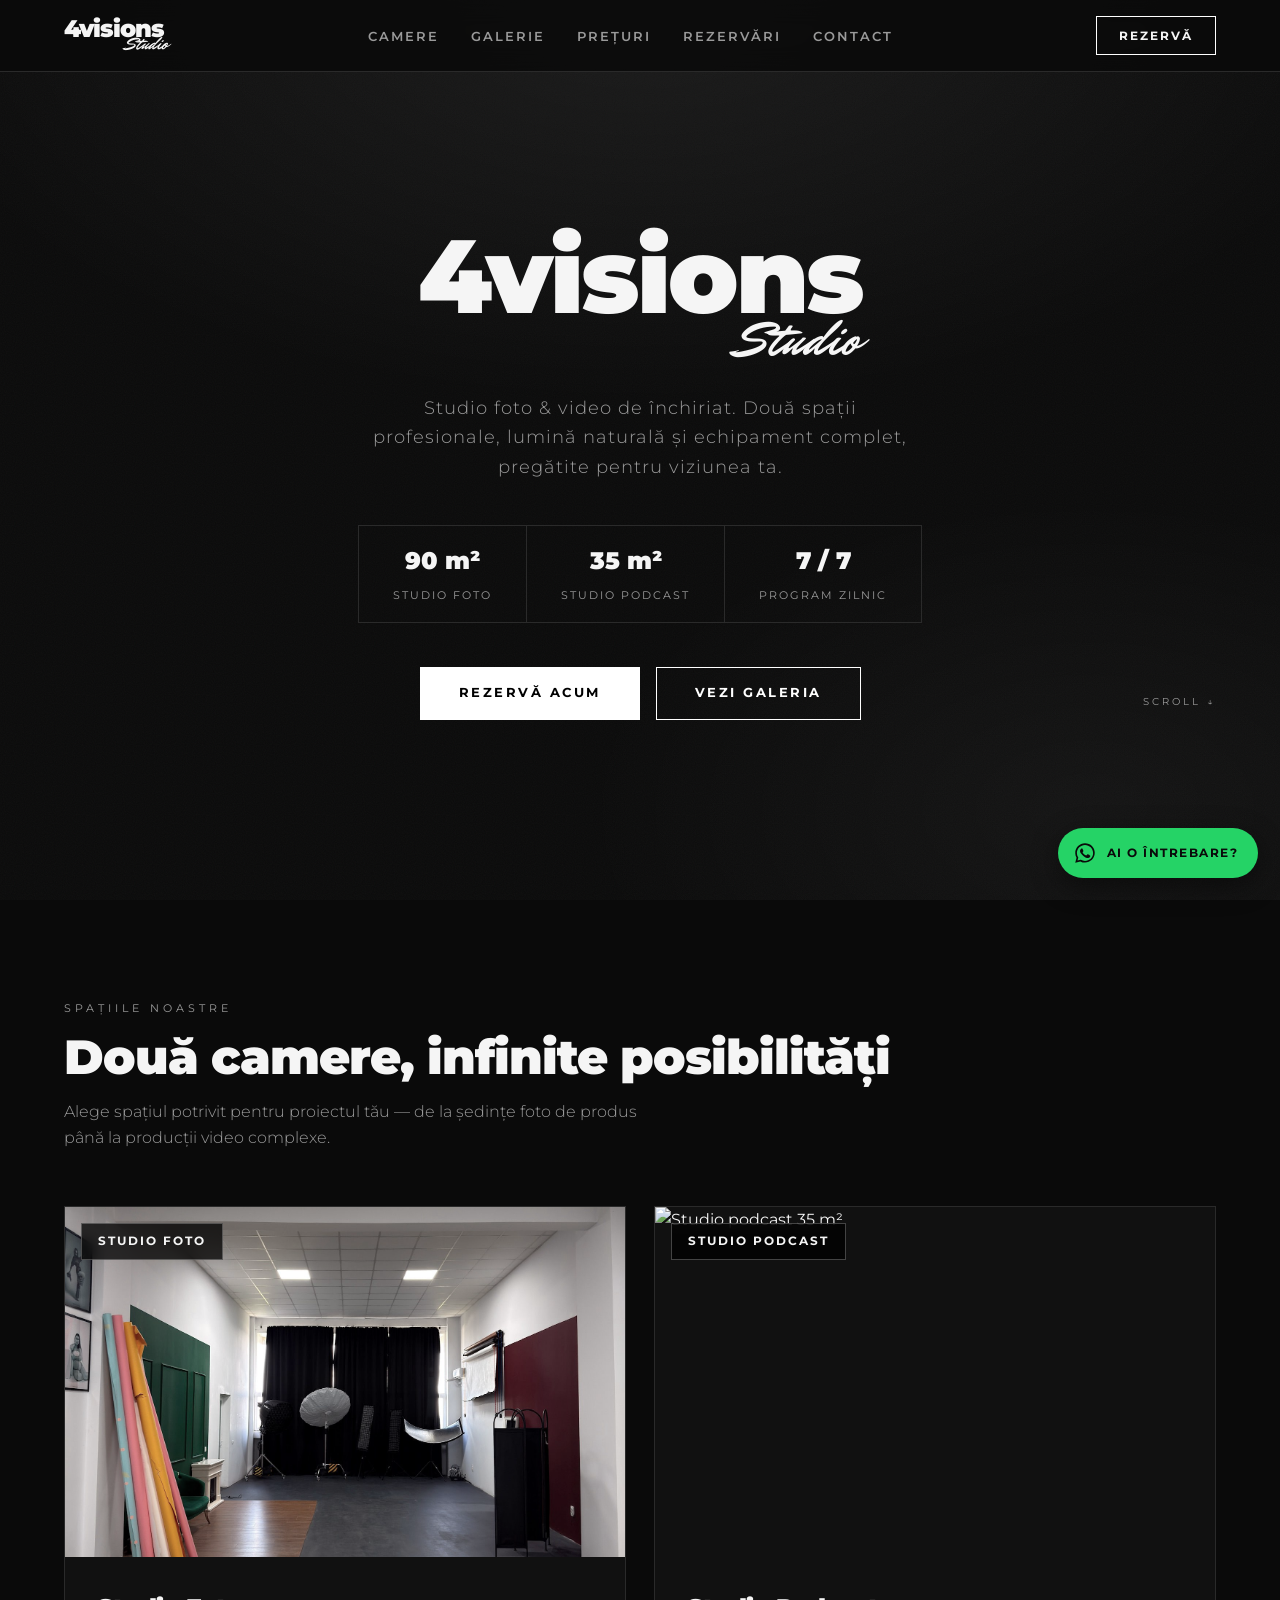
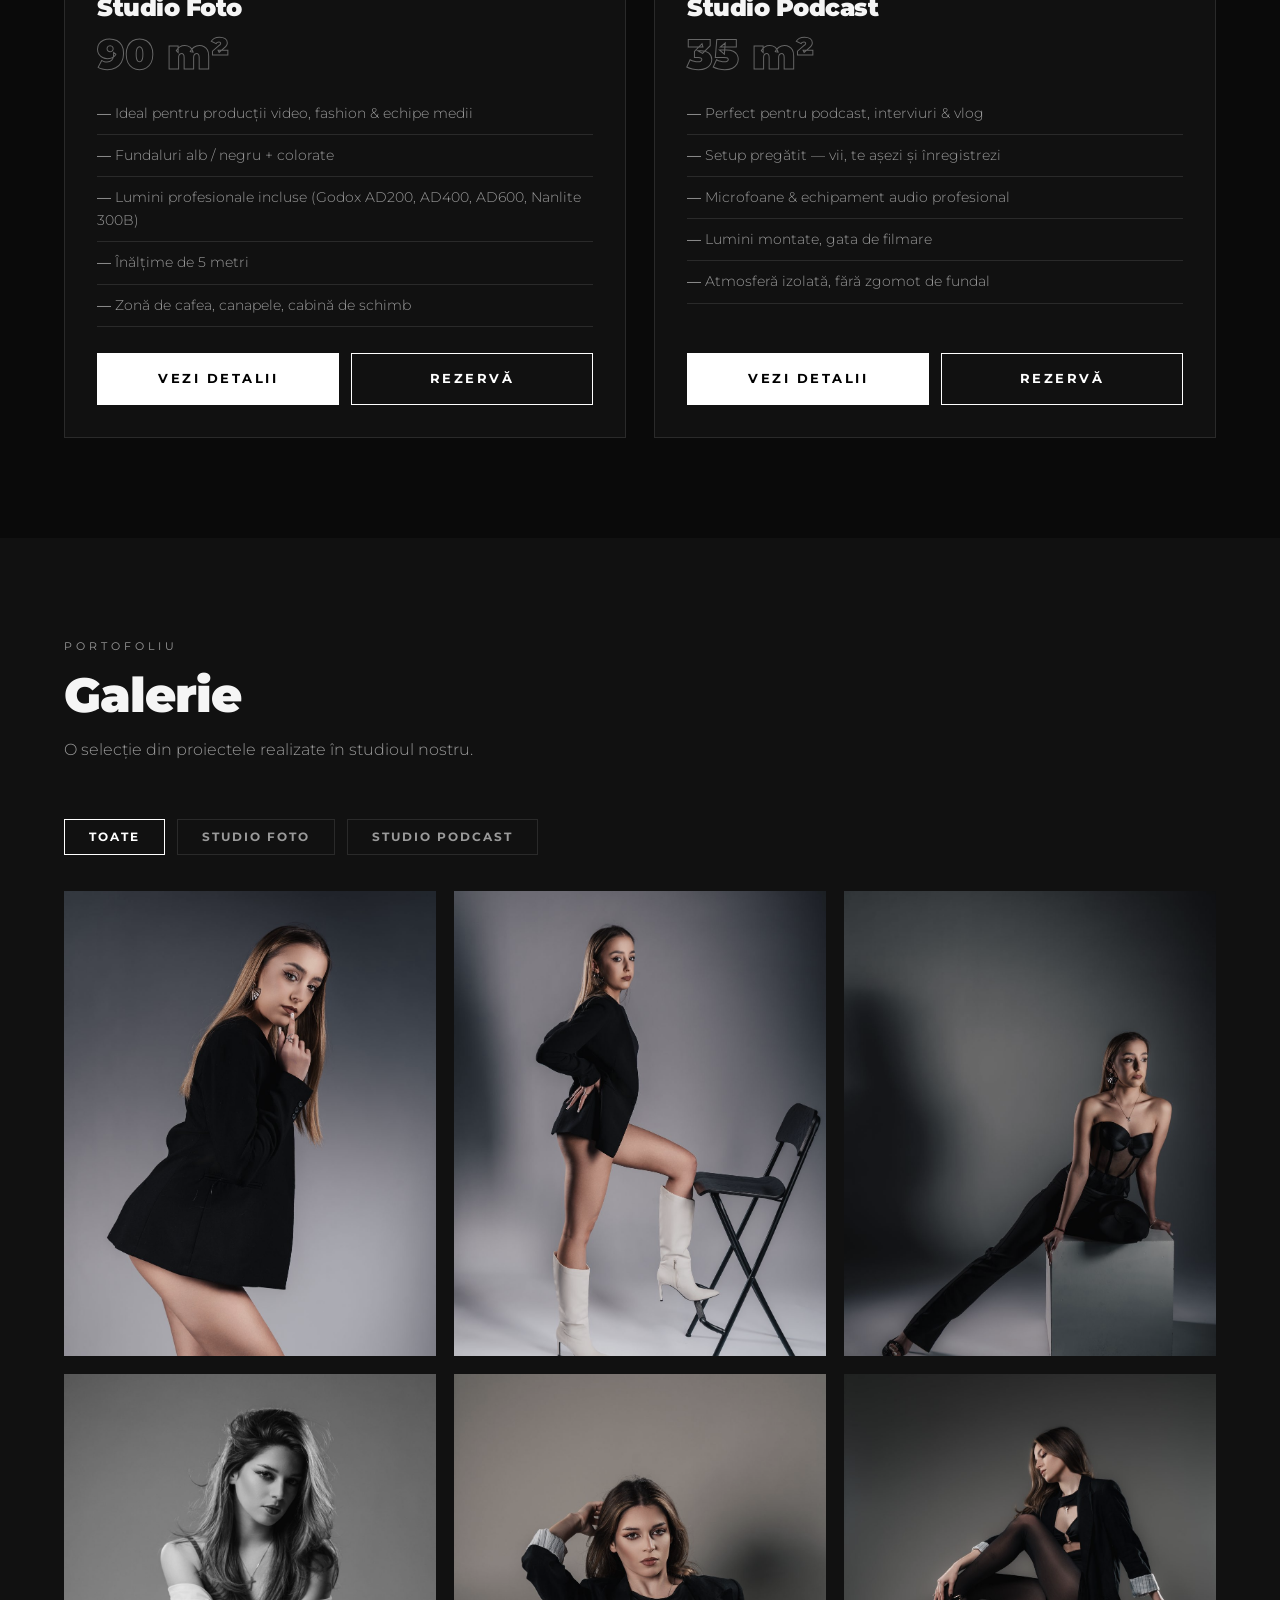
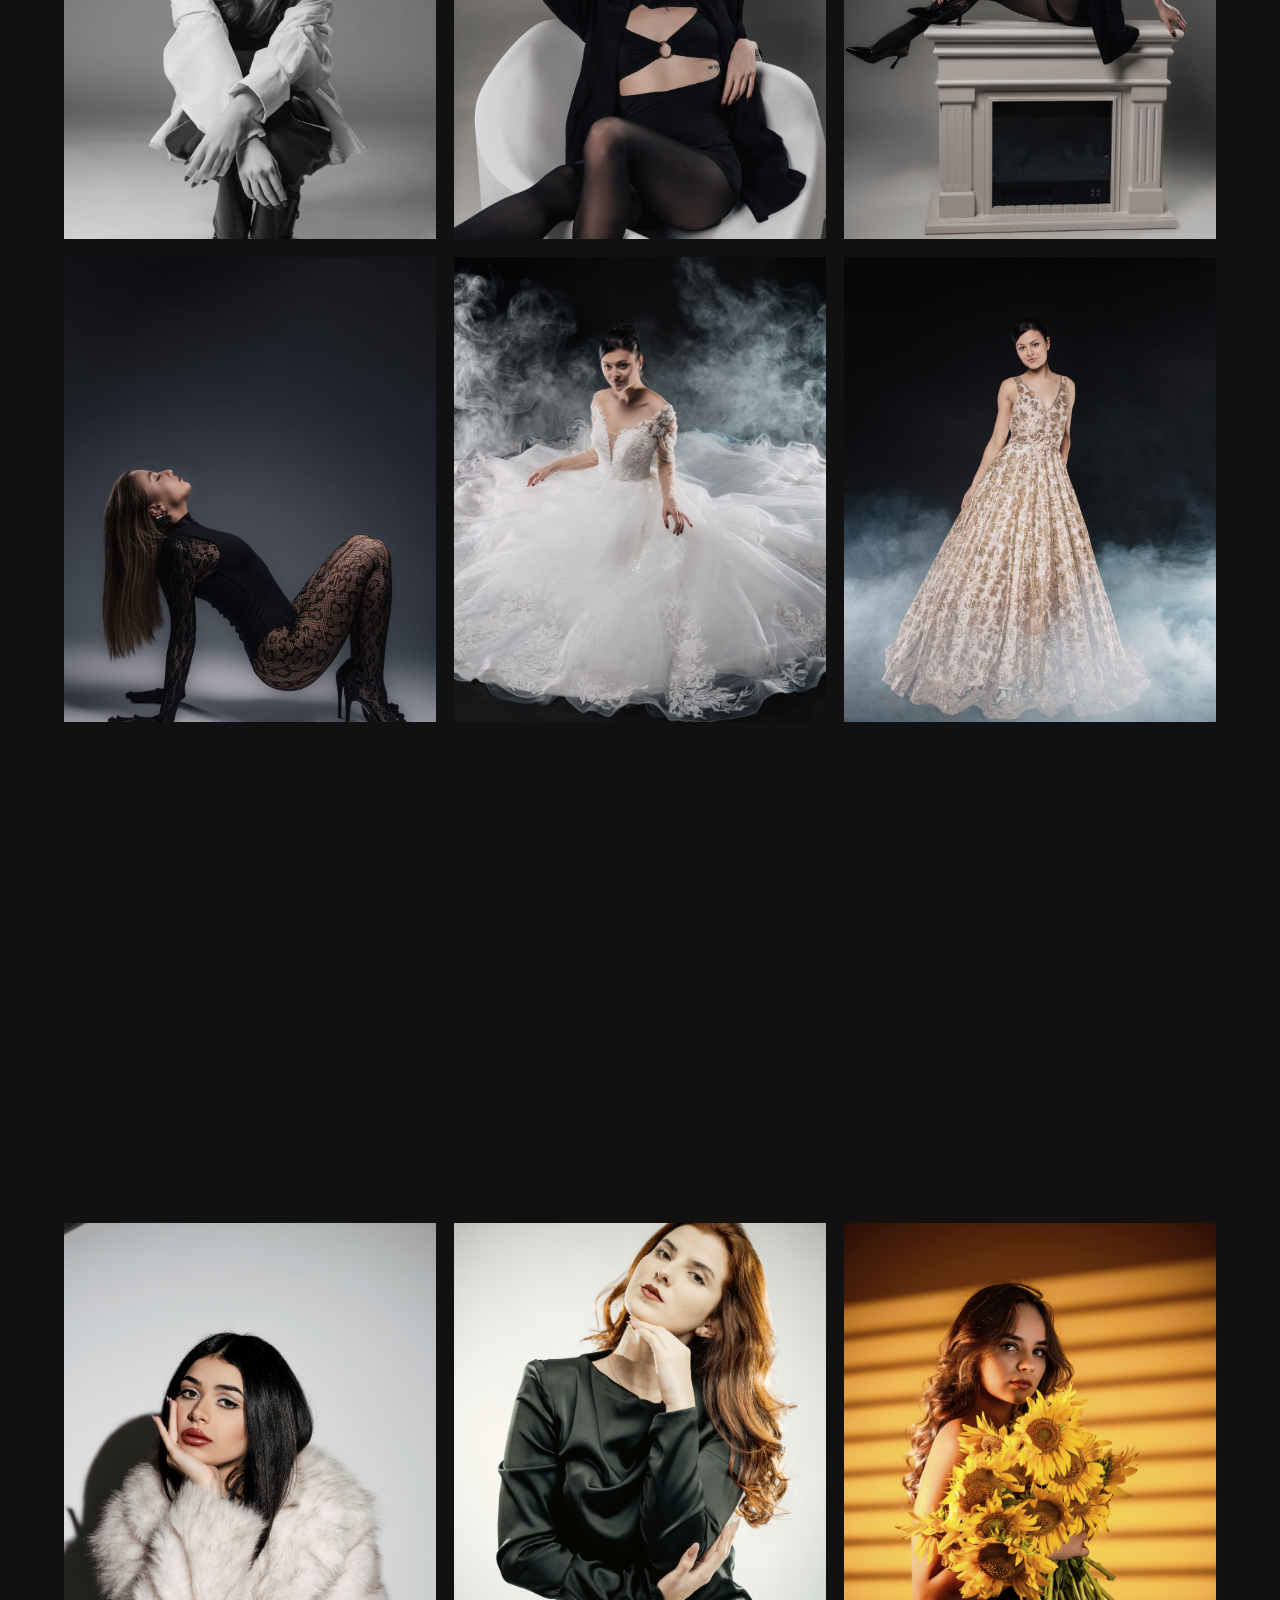
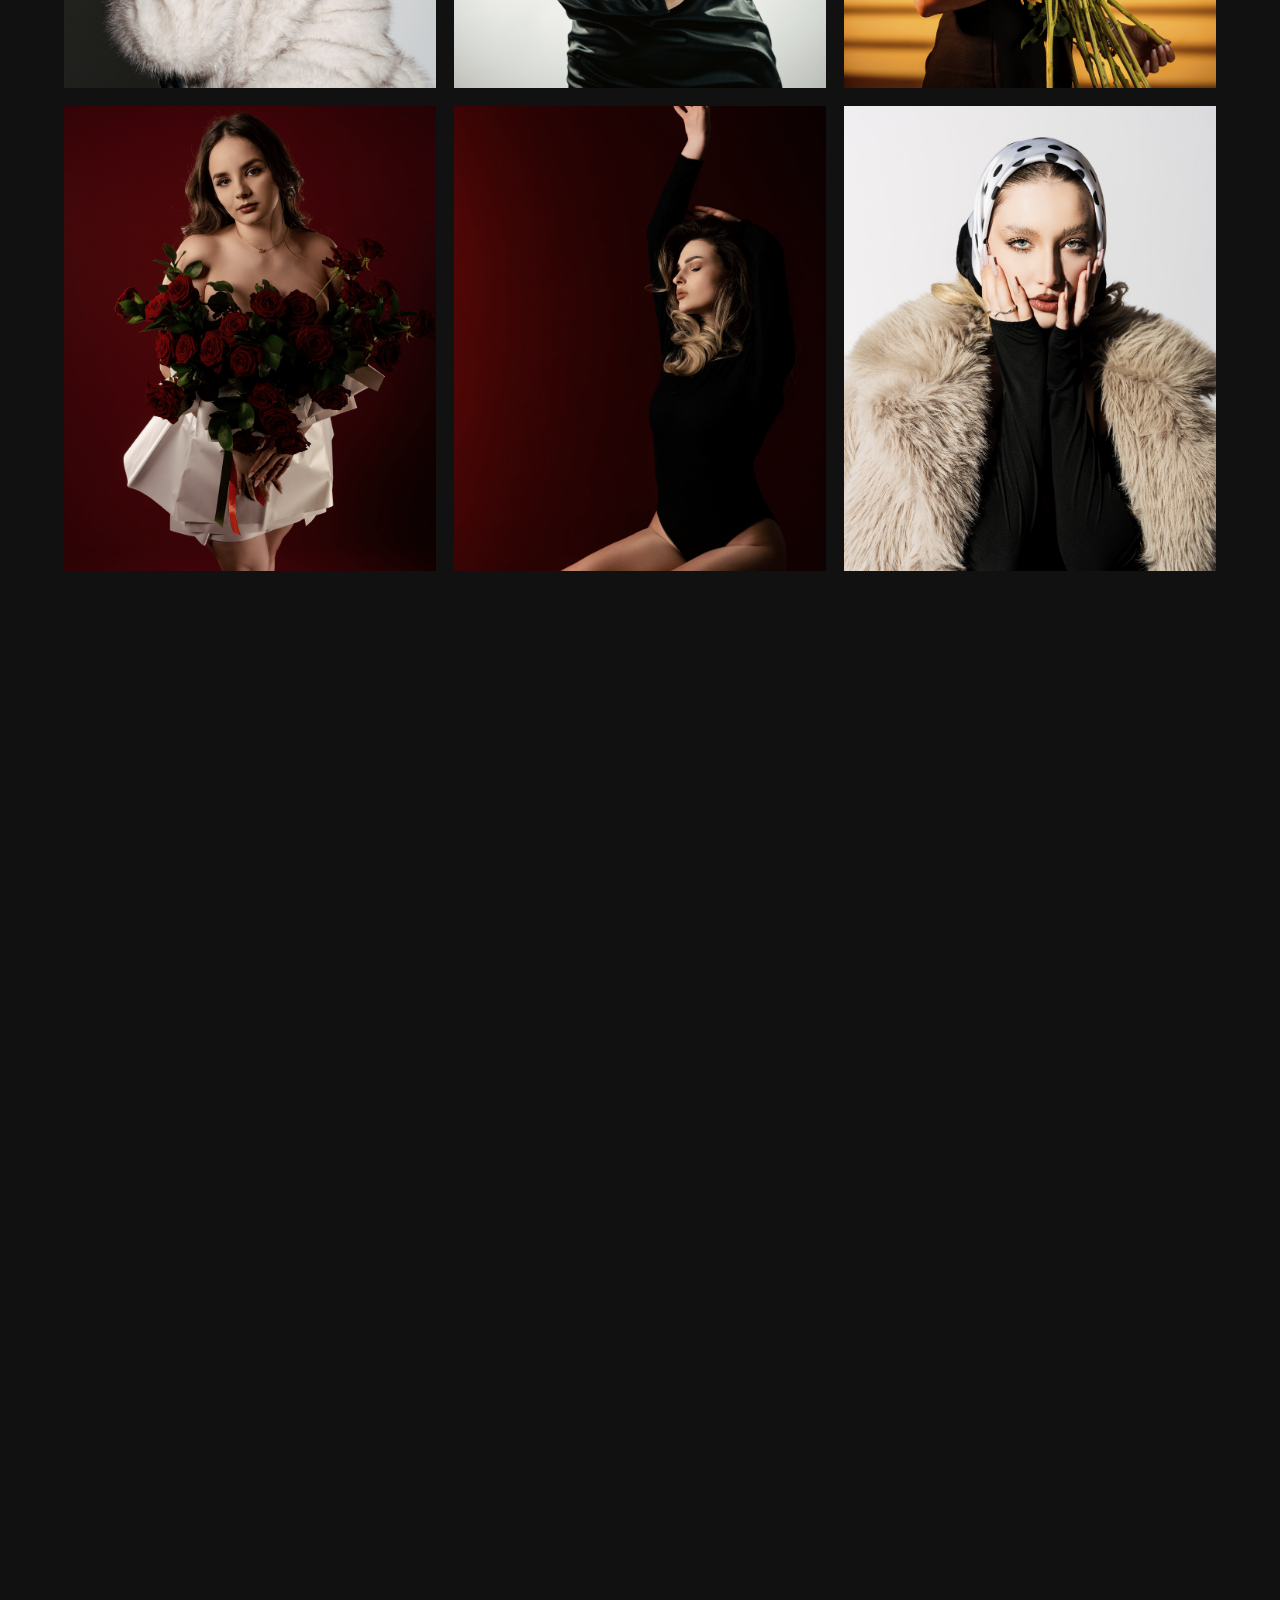
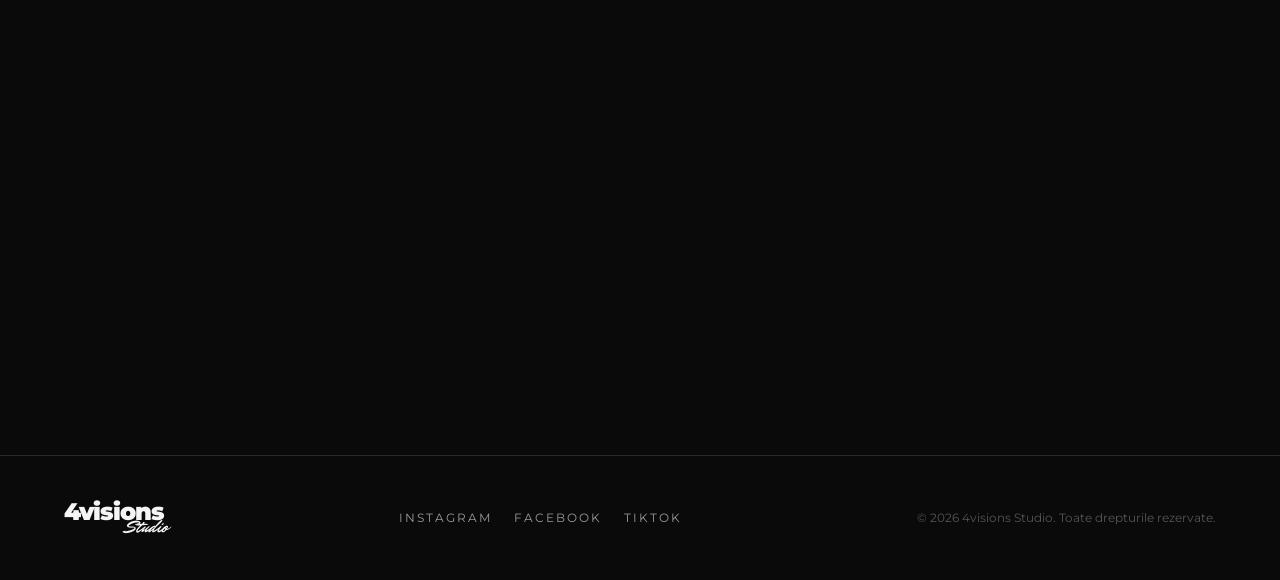
==== commit 8e4a8d84: "Tarife noi + Studio Podcast la 35 m² Studio Foto: 200 lei/oră, pachet 4h 650 lei, pachet 8h 1.200 le" ====
--- a/index.html
+++ b/index.html
@@ -4,7 +4,7 @@
 <meta charset="UTF-8">
 <meta name="viewport" content="width=device-width, initial-scale=1.0">
 <title>4visions Studio — Studio Foto & Video de Închiriat</title>
-<meta name="description" content="4visions Studio — studio foto de 90 m² și studio podcast de 40 m², de închiriat. Rezervă online.">
+<meta name="description" content="4visions Studio — studio foto de 90 m² și studio podcast de 35 m², de închiriat. Rezervă online.">
 <link rel="preconnect" href="https://fonts.googleapis.com">
 <link rel="preconnect" href="https://fonts.gstatic.com" crossorigin>
 <link href="https://fonts.googleapis.com/css2?family=Montserrat:wght@300;400;600;700;900&family=Mr+Dafoe&display=swap" rel="stylesheet">
@@ -35,10 +35,10 @@
     <span></span><span></span><span></span><span></span><span></span>
   </div>
   <div class="logo big"><span class="l1">4visions</span><span class="l2">Studio</span></div>
-  <p class="tag">Studio foto & video de închiriat. Două spații profesionale, lumină naturală și echipament complet — pregătite pentru viziunea ta.</p>
+  <p class="tag">Studio foto & video de închiriat. Două spații profesionale, lumină naturală și echipament complet, pregătite pentru viziunea ta.</p>
   <div class="stats">
     <div><b>90 m²</b><span>Studio foto</span></div>
-    <div><b>40 m²</b><span>Studio podcast</span></div>
+    <div><b>35 m²</b><span>Studio podcast</span></div>
     <div><b>7 / 7</b><span>Program zilnic</span></div>
   </div>
   <div class="hero-btns">
@@ -81,12 +81,12 @@
       <article class="room rev">
         <a class="ph" href="studio-podcast.html">
           <!-- ÎNLOCUIEȘTE cu poza ta: src="poze/camera-foto.jpg" -->
-          <img src="https://picsum.photos/seed/studio40/900/560" alt="Studio podcast 40 m²" loading="lazy">
+          <img src="https://picsum.photos/seed/studio40/900/560" alt="Studio podcast 35 m²" loading="lazy">
           <span class="badge">Studio Podcast</span>
         </a>
         <div class="body">
           <h3>Studio Podcast</h3>
-          <div class="mp">40 m²</div>
+          <div class="mp">35 m²</div>
           <ul>
             <li>Perfect pentru podcast, interviuri & vlog</li>
             <li>Setup pregătit — vii, te așezi și înregistrezi</li>
@@ -117,7 +117,7 @@
       <button data-f="mare">Studio Foto</button>
       <button data-f="foto">Studio Podcast</button>
     </div>
-    <!-- Pozele "mare" sunt ale tale, din folderul poze/. Pentru camera de 40 m²,
+    <!-- Pozele "mare" sunt ale tale, din folderul poze/. Pentru camera de 35 m²,
          înlocuiește imaginile demo cu pozele tale: pune fișierele în poze/ și schimbă src. data-cat = "mare" sau "foto" -->
     <div class="grid" id="grid">
       <figure class="gitem rev" data-cat="mare"><img src="poze/mare-01.jpg" alt="Studio Foto — portret" loading="lazy"><figcaption class="cap">Studio Foto</figcaption></figure>
@@ -172,24 +172,24 @@
       <div class="pcard rev">
         <span class="name">Studio Foto — 90 m²</span>
         <h3>Producții & echipe</h3>
-        <div class="price">150 lei<small> / oră</small></div>
+        <div class="price">200 lei<small> / oră</small></div>
         <hr>
         <ul>
-          <li>Pachet 4 ore <b>550 lei</b></li>
-          <li>Pachet 8 ore (zi întreagă) <b>1.000 lei</b></li>
-          <li>Oră suplimentară weekend <b>+20 lei</b></li>
+          <li>Pachet 4 ore <b>650 lei</b></li>
+          <li>Pachet 8 ore (zi întreagă) <b>1.200 lei</b></li>
           <li>Lumini & cicloramă <b>incluse</b></li>
         </ul>
       </div>
       <div class="pcard rev">
-        <span class="name">Studio Podcast — 40 m²</span>
+        <span class="name">Studio Podcast — 35 m²</span>
         <h3>Podcast & interviuri</h3>
-        <div class="price">100 lei<small> / oră</small></div>
+        <div class="price">250 lei<small> / oră</small></div>
         <hr>
         <ul>
-          <li>Pachet 4 ore <b>360 lei</b></li>
-          <li>Pachet 8 ore (zi întreagă) <b>650 lei</b></li>
-          <li>Oră suplimentară weekend <b>+15 lei</b></li>
+          <li>Pachet 4 ore <b>750 lei</b></li>
+          <li>Pachet 8 ore (zi întreagă) <b>1.500 lei</b></li>
+          <li>Operator + camere <b>300 lei / oră</b></li>
+          <li>Editare <b>cere ofertă</b></li>
           <li>Echipament audio & lumini <b>incluse</b></li>
         </ul>
       </div>
@@ -222,8 +222,8 @@
         <div class="field">
           <label for="fRoom">Camera</label>
           <select id="fRoom" required>
-            <option value="mare">Studio Foto — 90 m² (150 lei/oră)</option>
-            <option value="foto">Studio Podcast — 40 m² (100 lei/oră)</option>
+            <option value="mare">Studio Foto — 90 m² (200 lei/oră)</option>
+            <option value="foto">Studio Podcast — 35 m² (250 lei/oră)</option>
           </select>
         </div>
         <div class="two">
@@ -315,8 +315,8 @@
   email:    "david.piuaru@gmail.com",   // emailul tău
   oraStart: 8,                          // prima oră rezervabilă
   oraEnd:   21,                         // ultima oră de început
-  preturi:  { mare: 150, foto: 100 },   // lei / oră
-  numeCamere: { mare: "Studio Foto (90 m²)", foto: "Studio Podcast (40 m²)" }
+  preturi:  { mare: 200, foto: 250 },   // lei / oră
+  numeCamere: { mare: "Studio Foto (90 m²)", foto: "Studio Podcast (35 m²)" }
 };
 
 /* ---------- nav mobil ---------- */
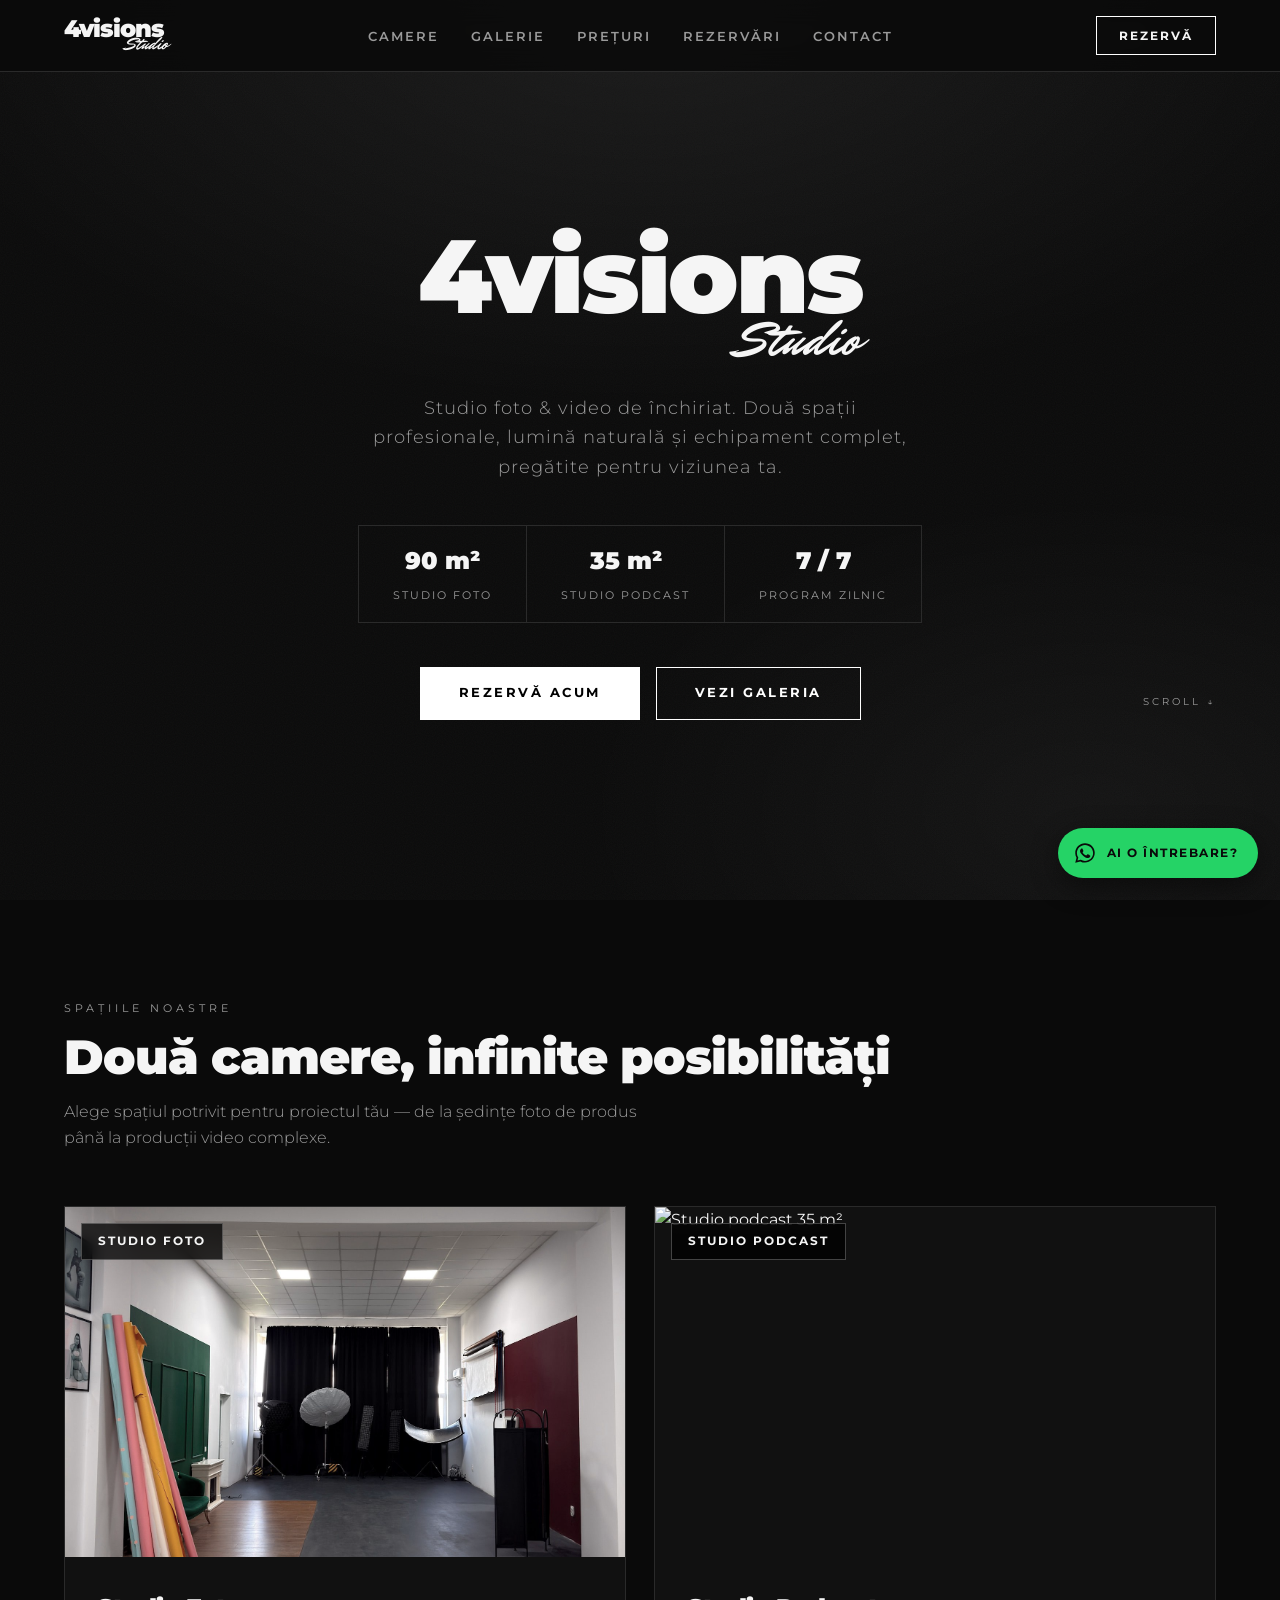
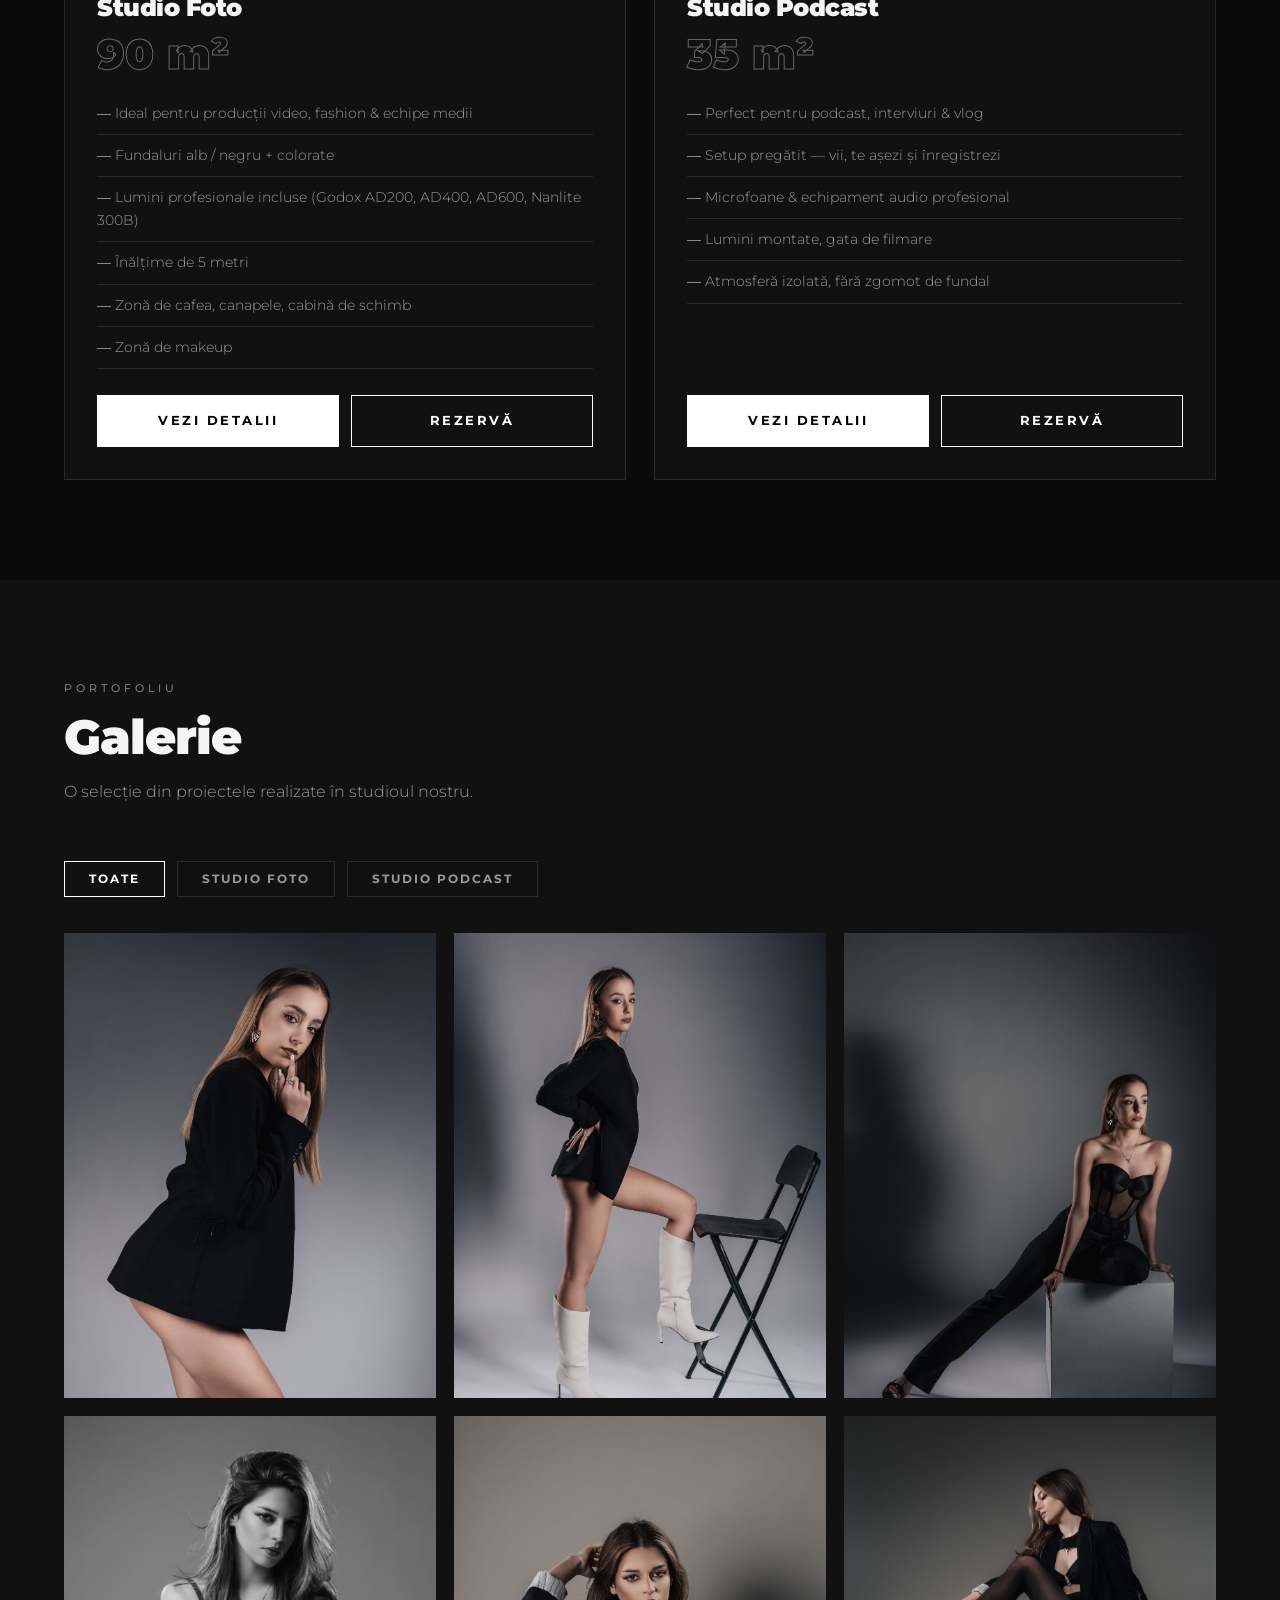
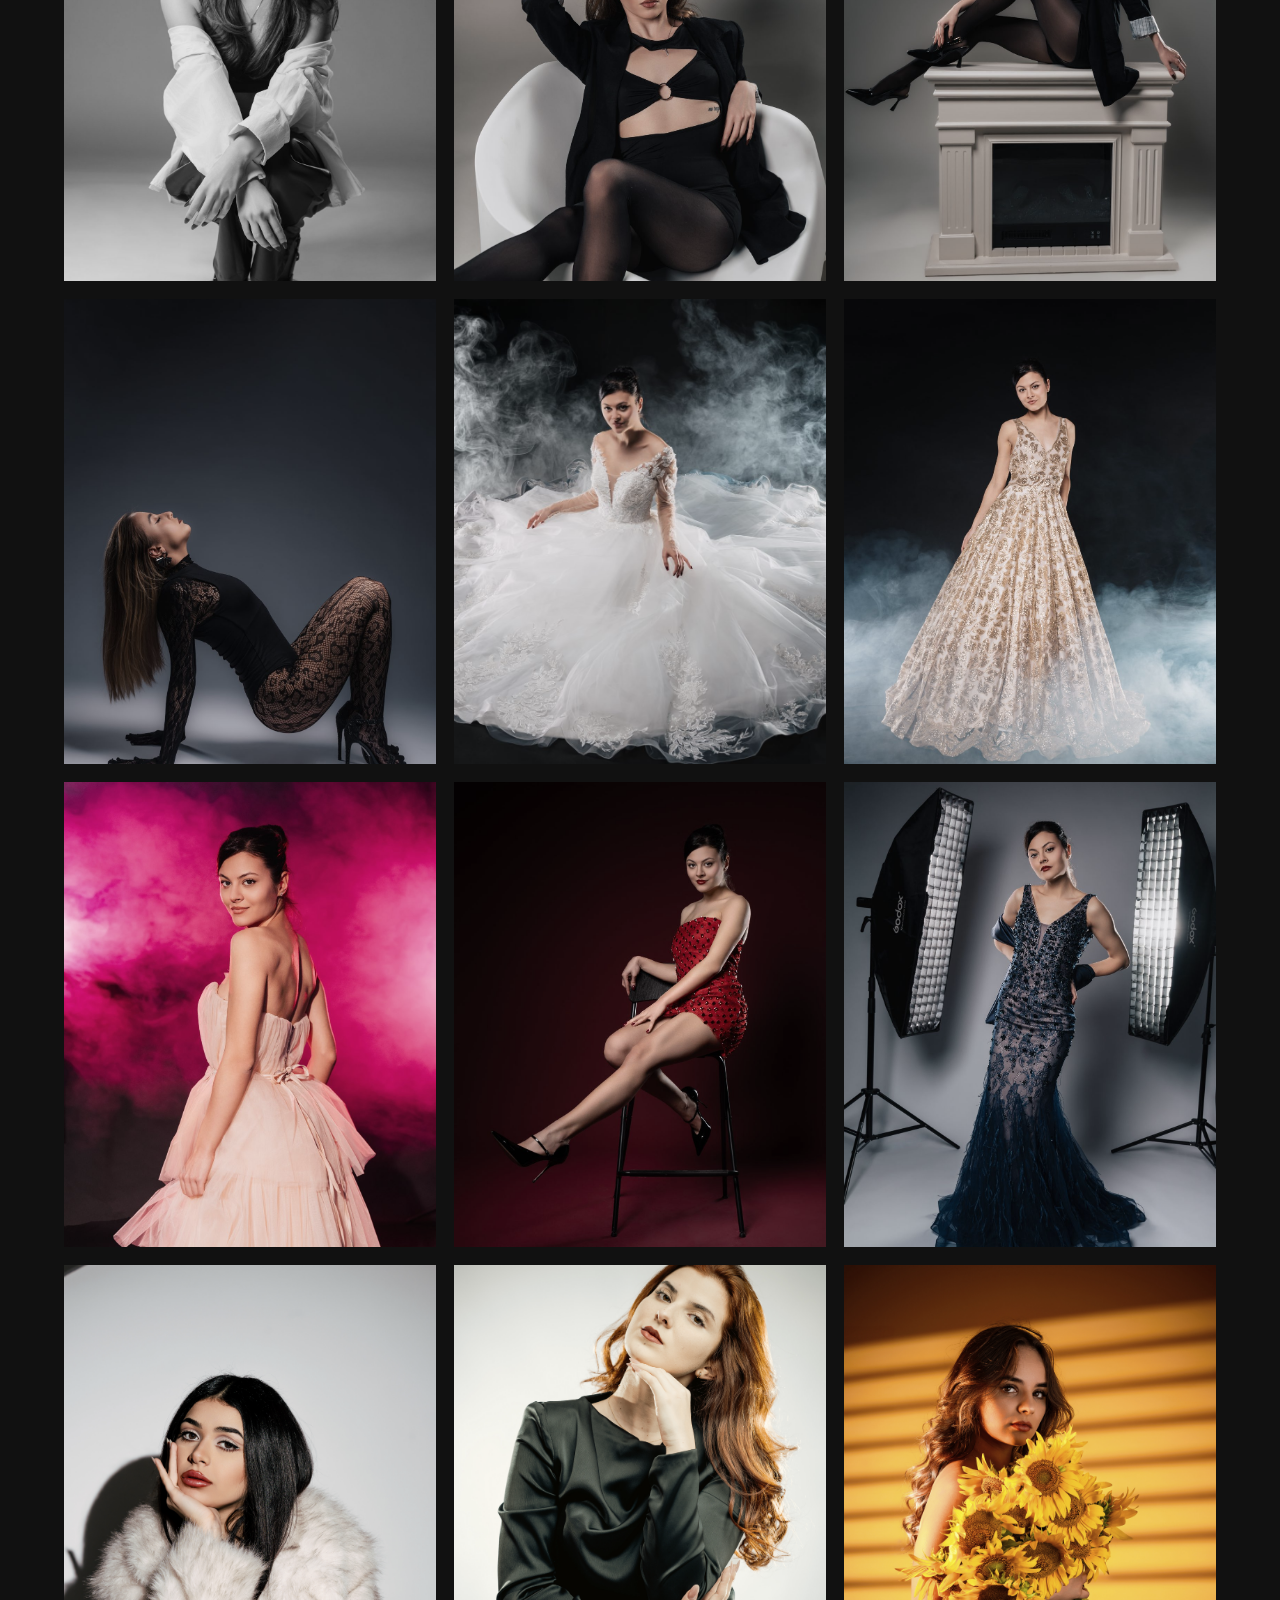
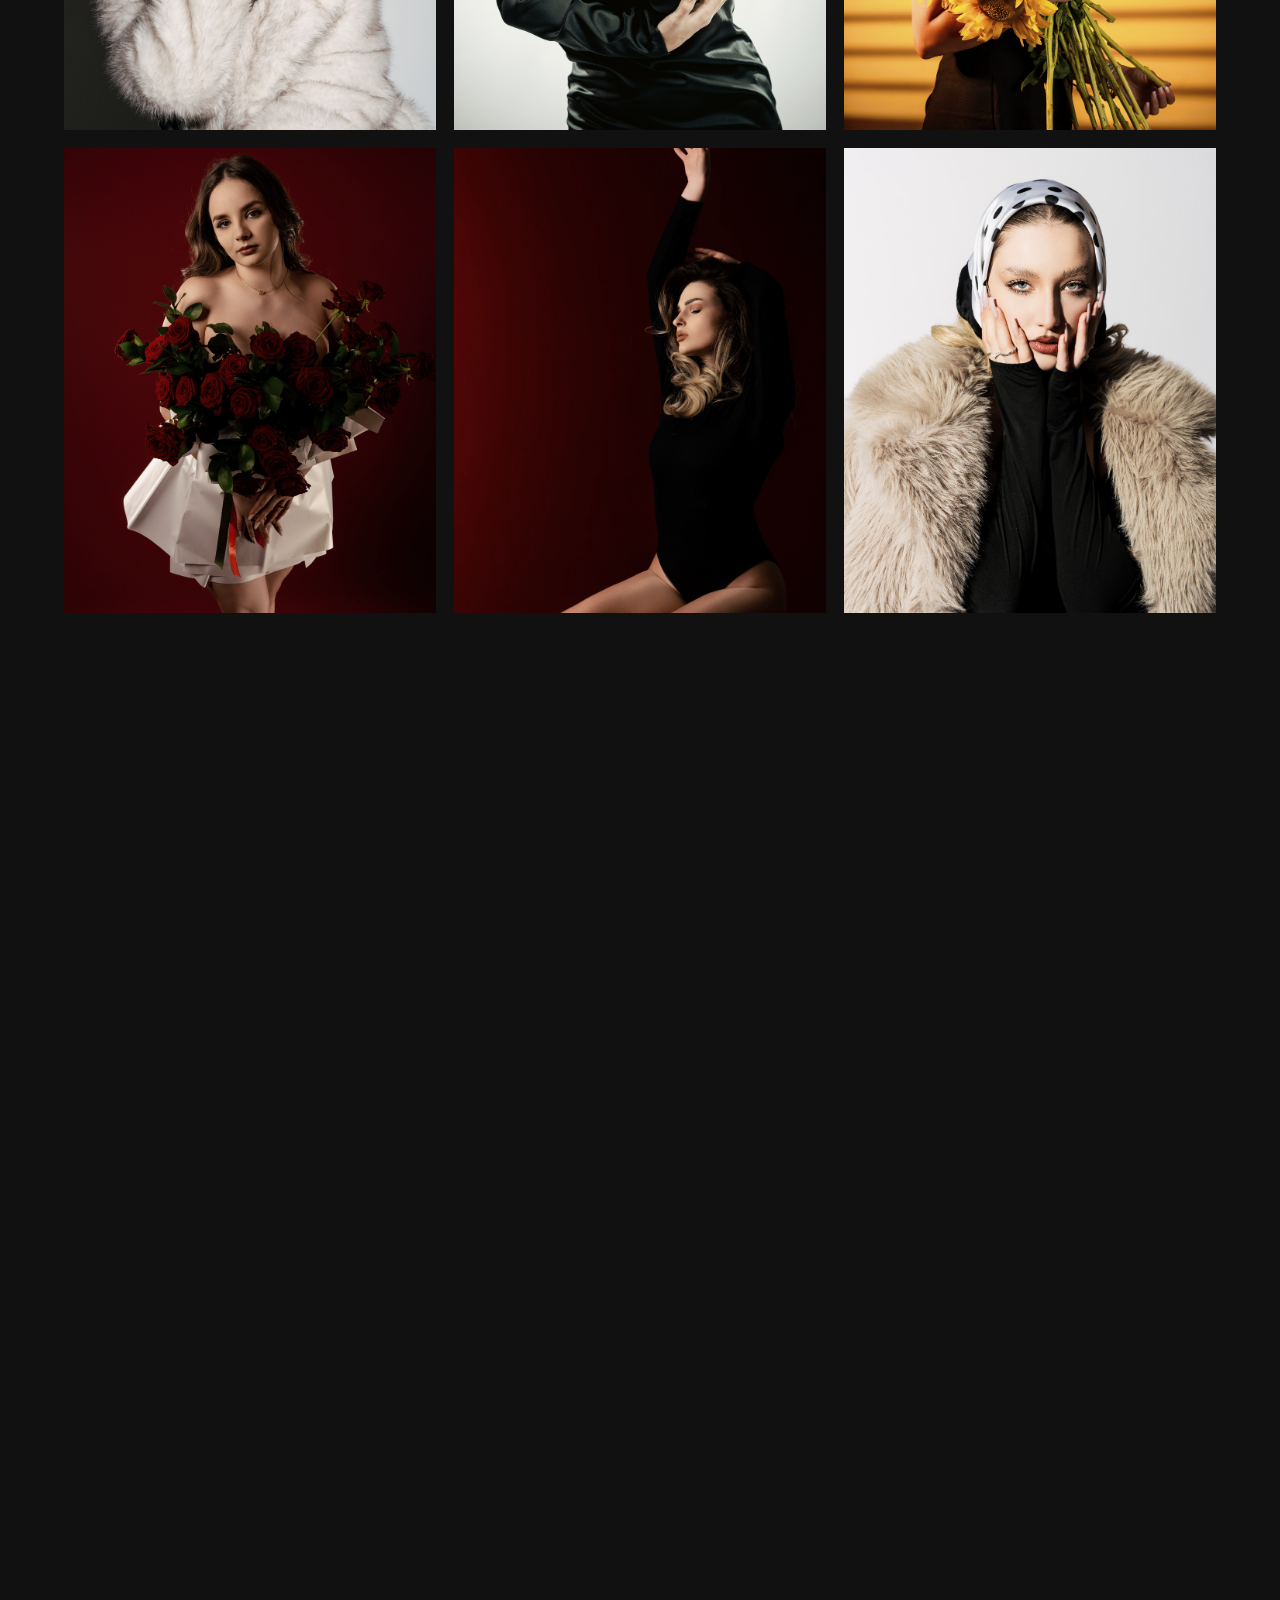
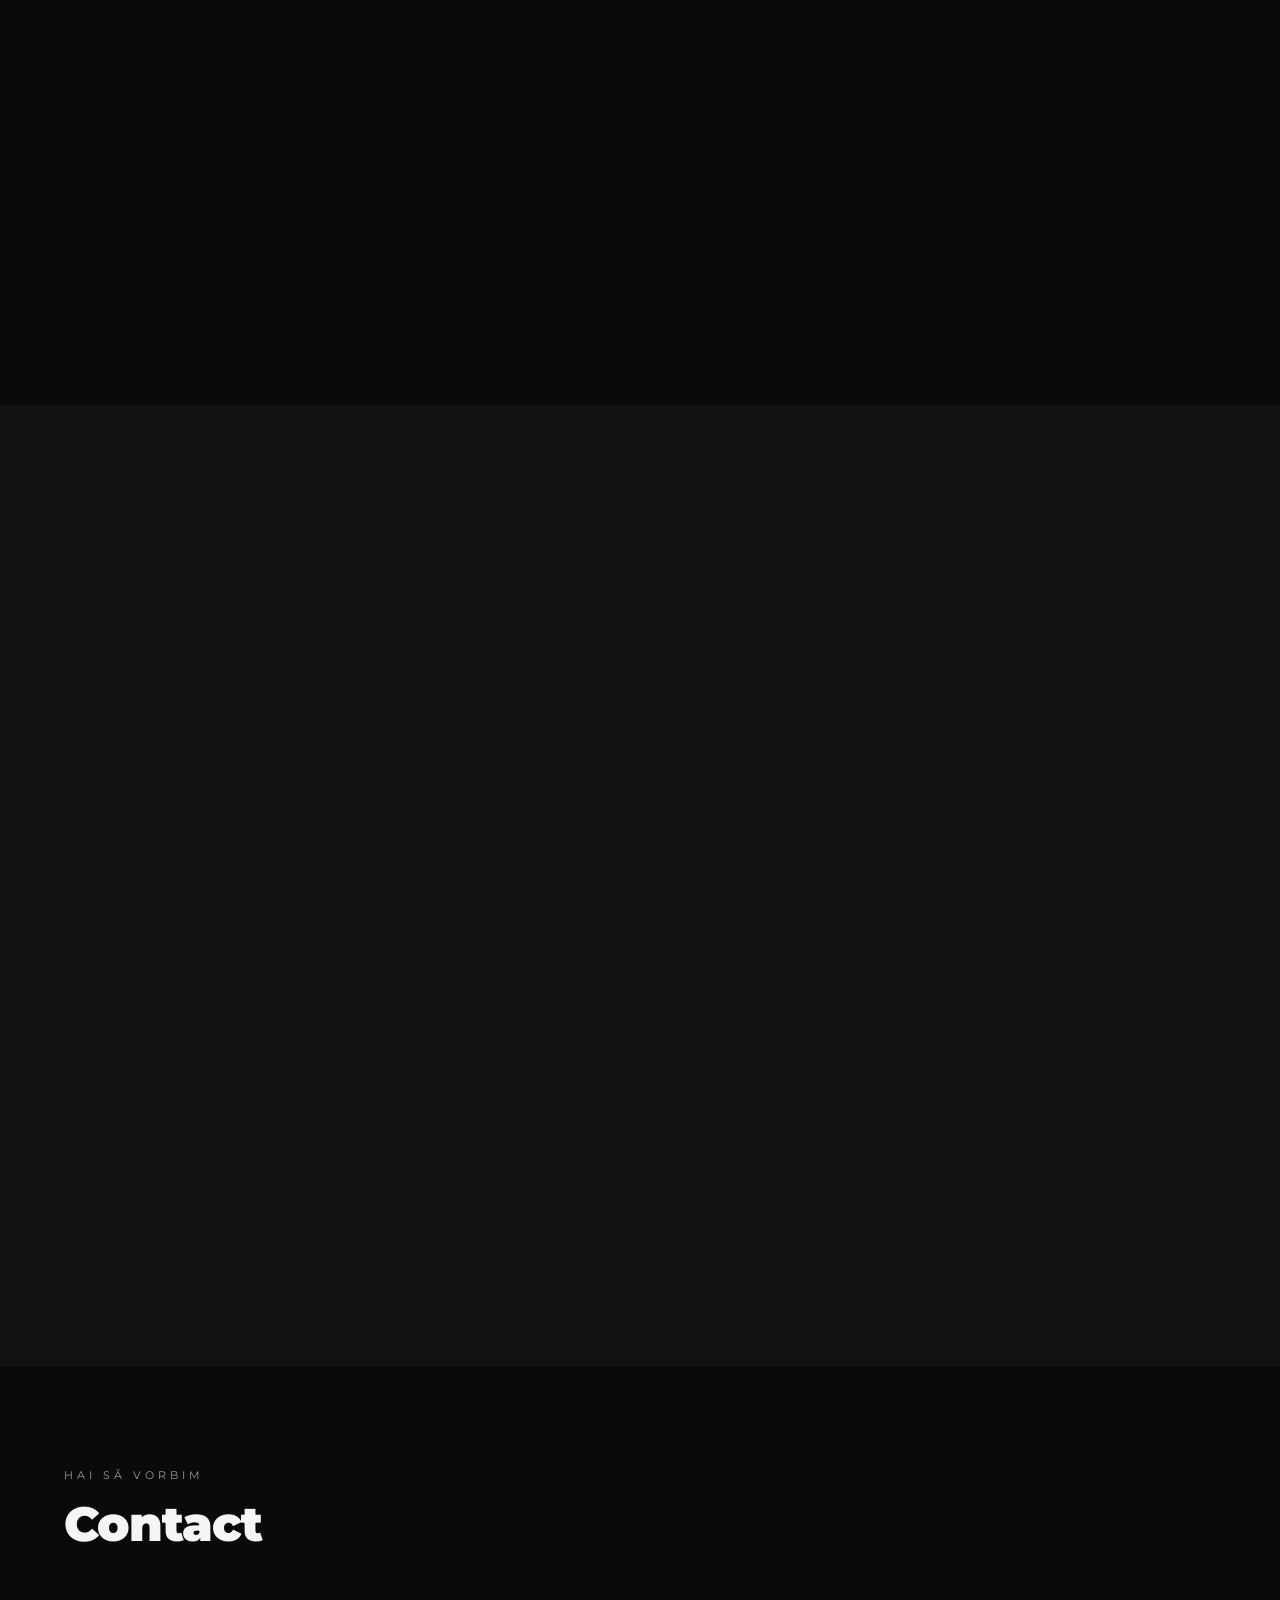
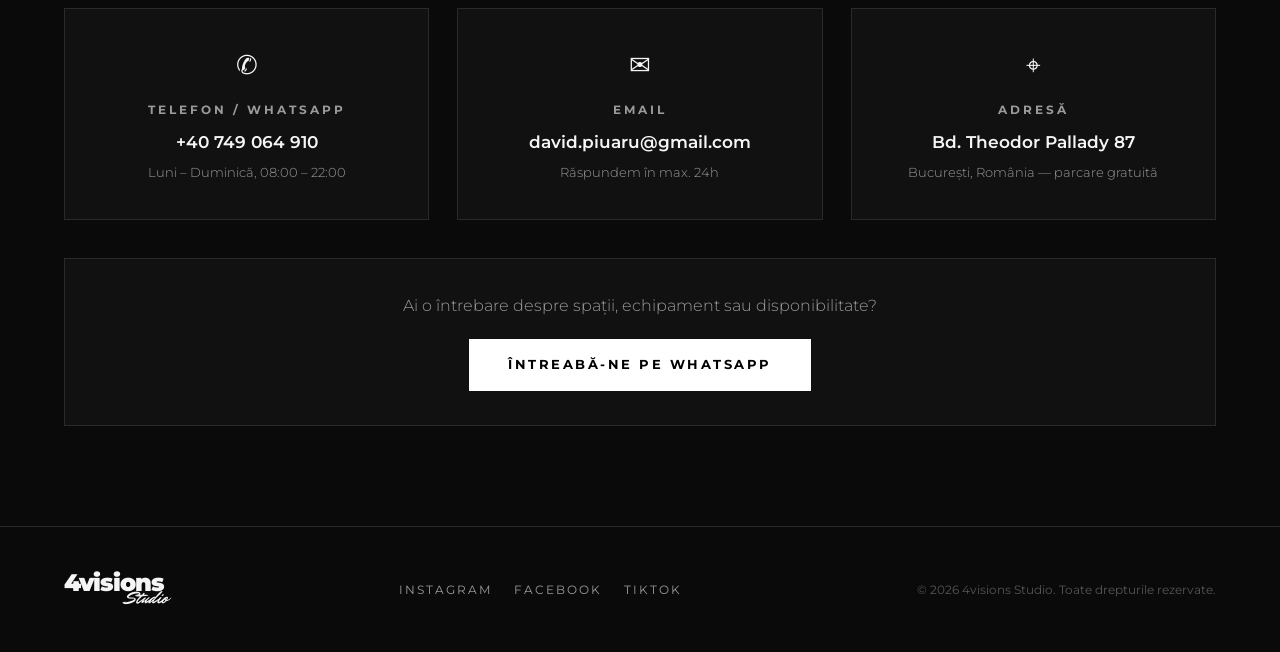
==== commit 5803b8fd: "Cafea & apă incluse, zonă de makeup, 6 sloturi de poze cu spațiul Nota de la prețuri: linie nouă „Ca" ====
--- a/index.html
+++ b/index.html
@@ -71,6 +71,7 @@
             <li>Lumini profesionale incluse (Godox AD200, AD400, AD600, Nanlite 300B)</li>
             <li>Înălțime de 5 metri</li>
             <li>Zonă de cafea, canapele, cabină de schimb</li>
+            <li>Zonă de makeup</li>
           </ul>
           <div class="btns">
             <a href="studio-foto.html" class="btn solid">Vezi detalii</a>
@@ -194,7 +195,8 @@
         </ul>
       </div>
     </div>
-    <p class="pnote rev">* Prețurile sunt orientative și pot fi modificate. Pentru proiecte speciale sau închirieri recurente, contactează-ne pentru o ofertă personalizată.</p>
+    <p class="pnote rev">* Cafea și apă incluse la orice rezervare.</p>
+    <p class="pnote rev" style="margin-top:8px">* Prețurile sunt orientative și pot fi modificate. Pentru proiecte speciale sau închirieri recurente, contactează-ne pentru o ofertă personalizată.</p>
   </div>
 </section>
 
--- a/style.css
+++ b/style.css
@@ -252,6 +252,12 @@
 .statbar span{font-size:.65rem;letter-spacing:2px;text-transform:uppercase;color:var(--muted)}
 .space-grid{display:grid;grid-template-columns:repeat(3,1fr);gap:18px}
 .space-grid .gitem{aspect-ratio:3/4}
+/* Slot fără poză: apare cât timp fișierul din src nu există.
+   Pui fișierul în poze/ cu numele din comentariul HTML și slotul devine poză, fără alte modificări. */
+.gitem.slot-gol{background:var(--bg2);border:1px dashed var(--line);cursor:default}
+.gitem.slot-gol img{display:none}
+.gitem.slot-gol .cap{position:absolute;inset:0;padding:0;background:none;display:grid;place-items:center;opacity:1;transform:none;color:var(--muted);font-size:.68rem;letter-spacing:2px}
+.gitem.slot-gol:hover img{transform:none}
 .feat{display:grid;grid-template-columns:1fr 1fr;gap:0 48px;list-style:none;margin-top:10px}
 .feat li{padding:11px 0;border-bottom:1px solid var(--line);color:var(--muted);font-size:.92rem;font-weight:300}
 .feat li::before{content:"— ";color:#fff}
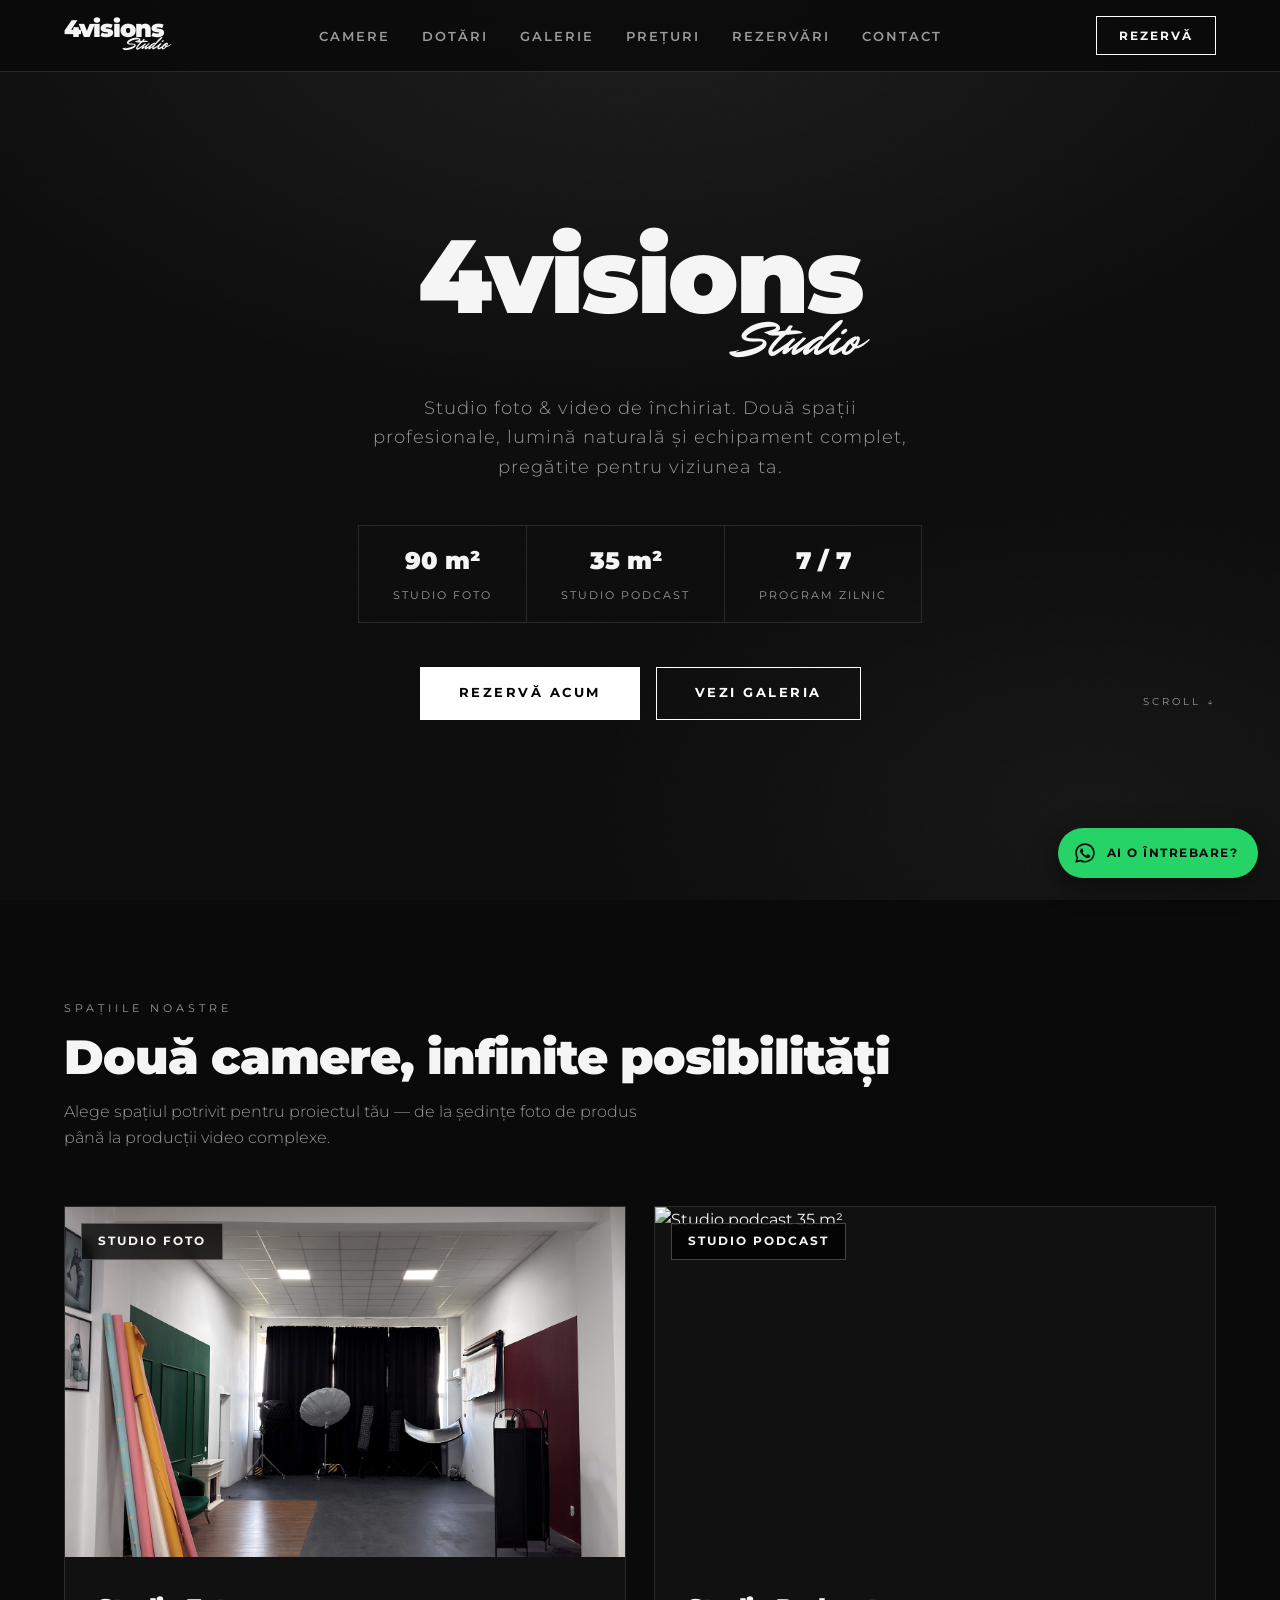
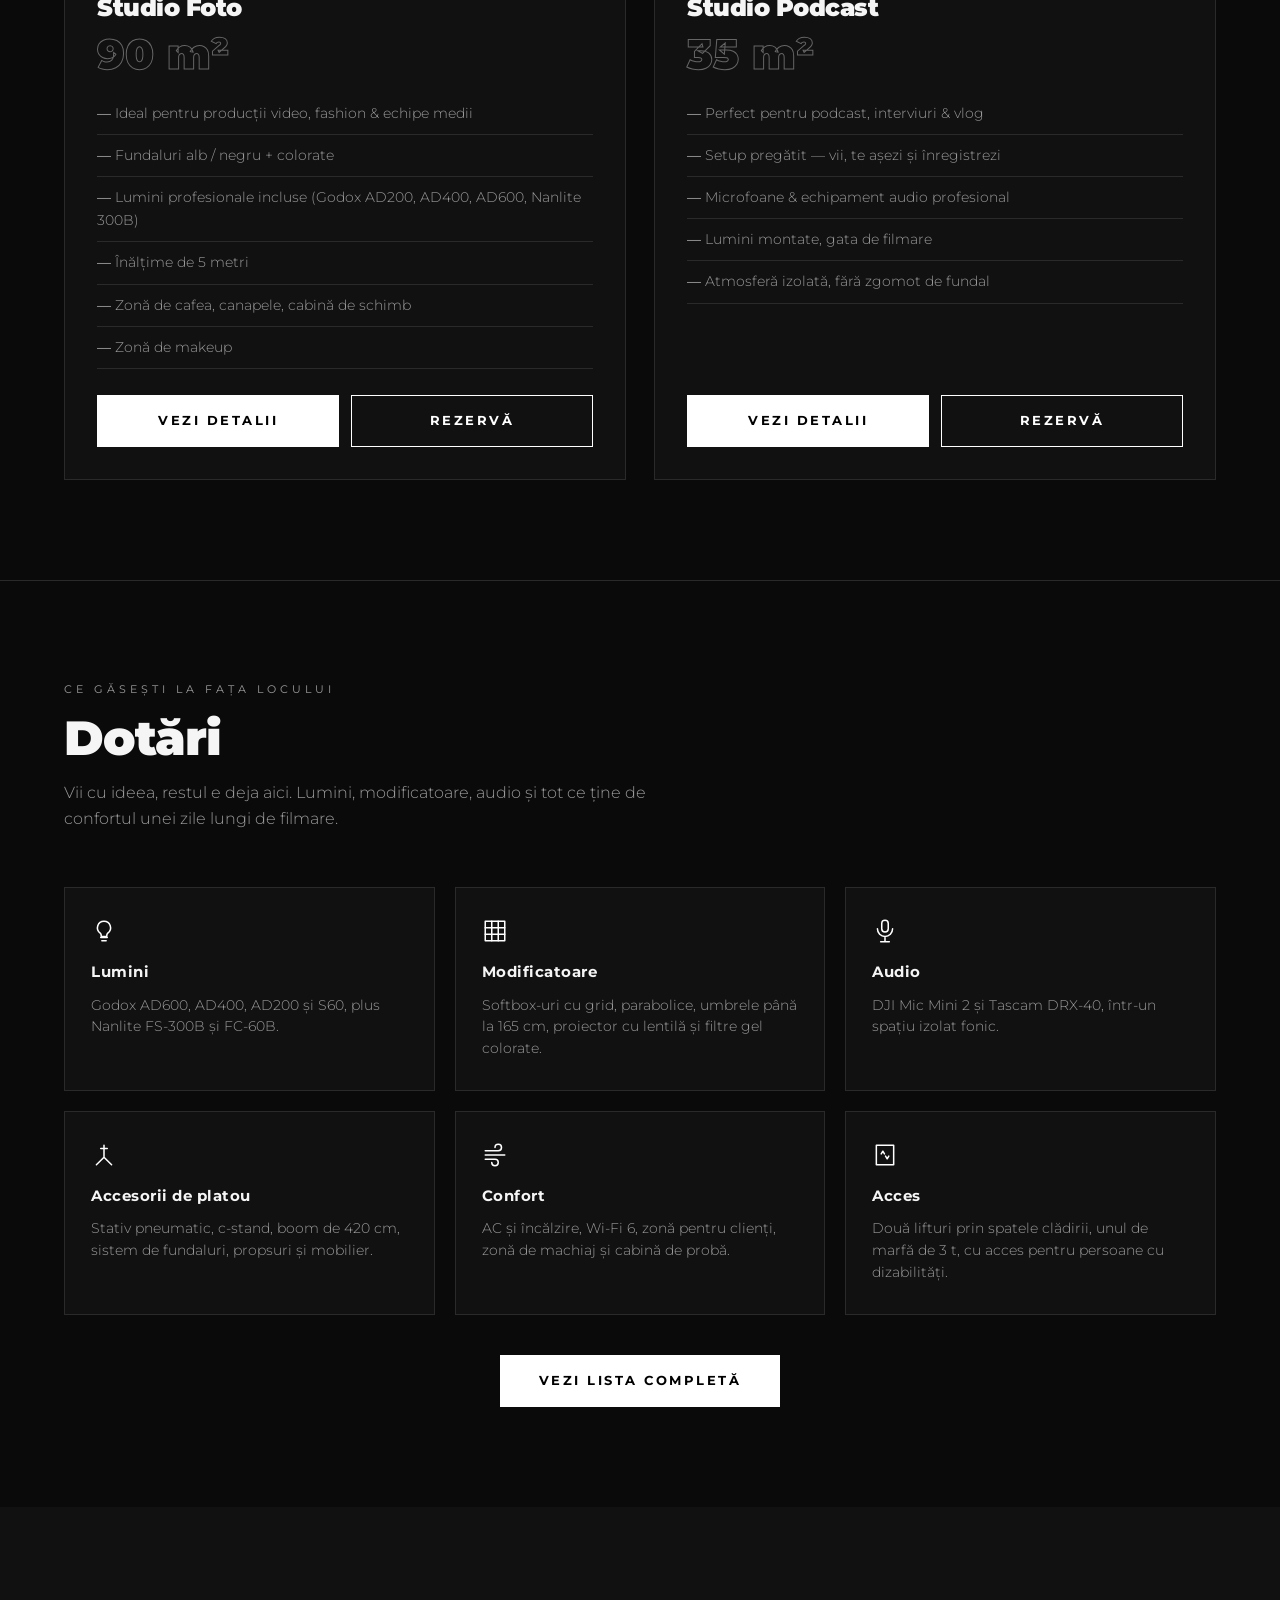
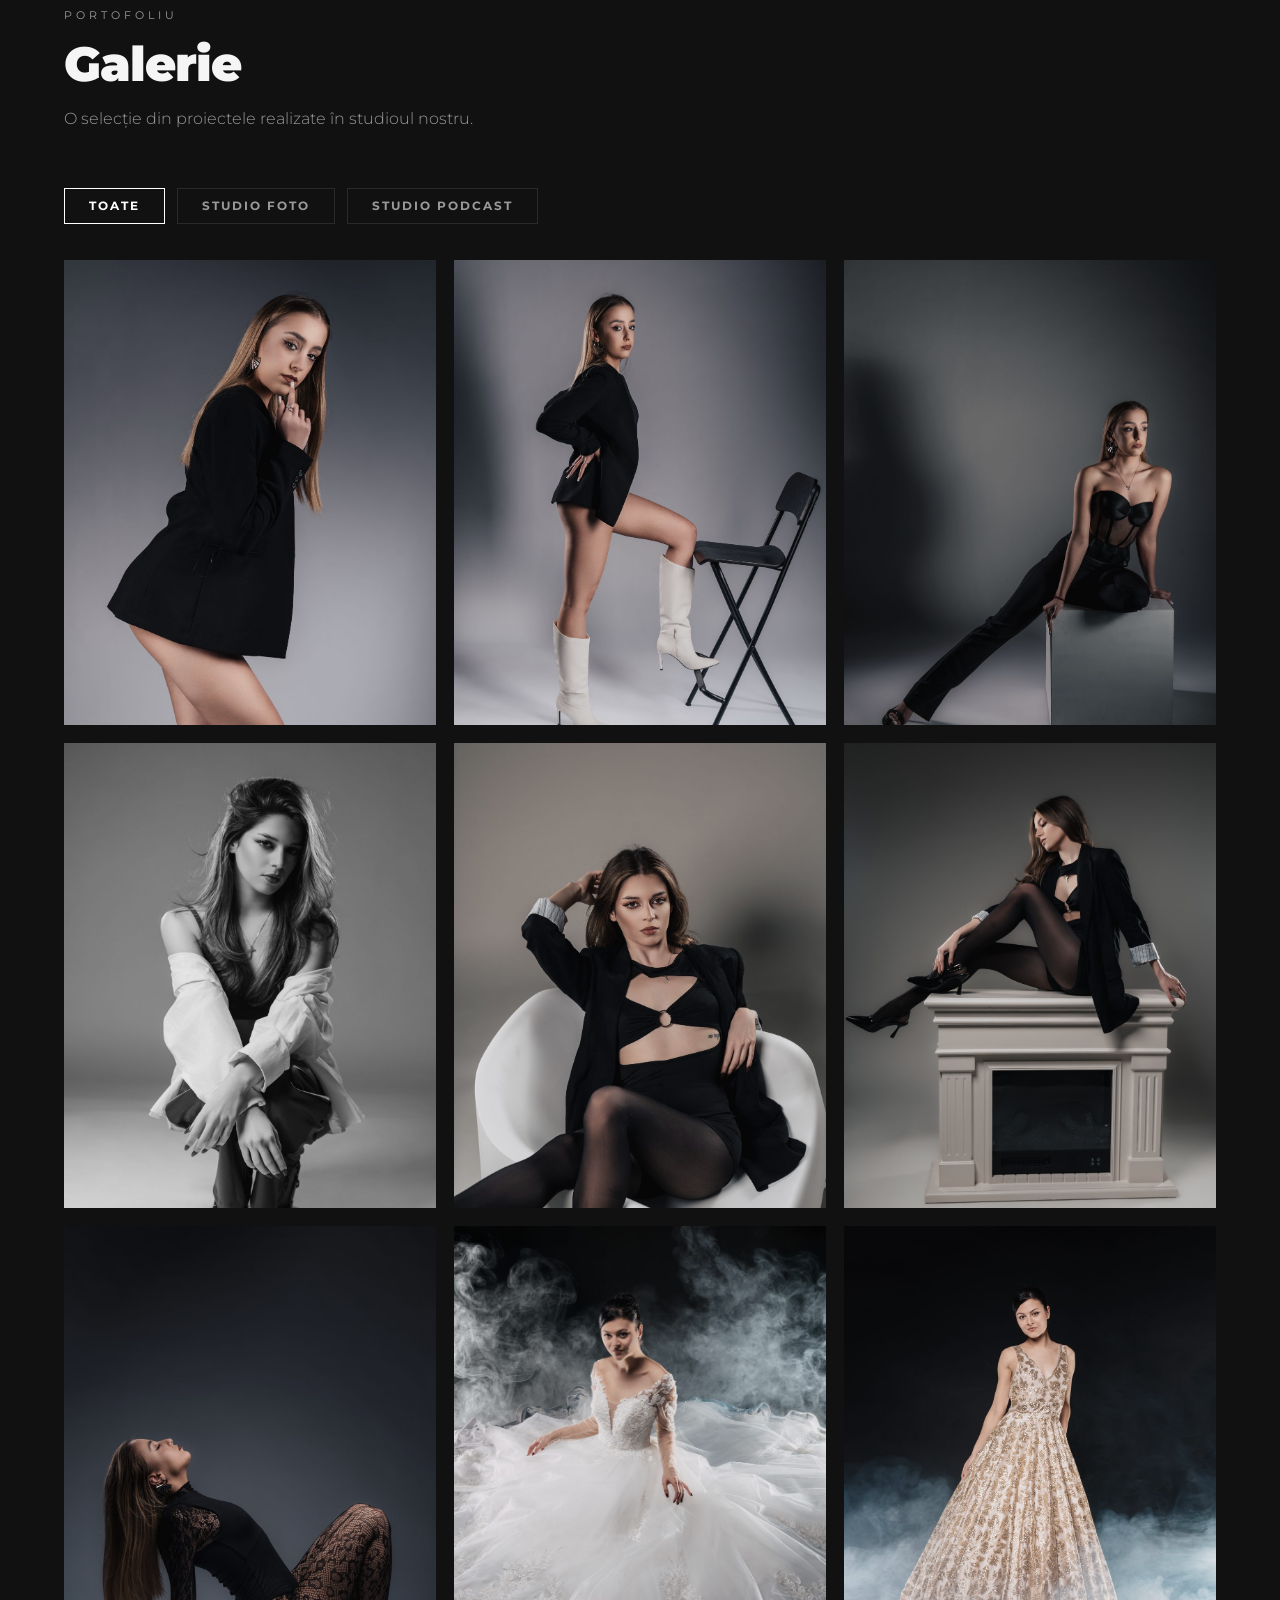
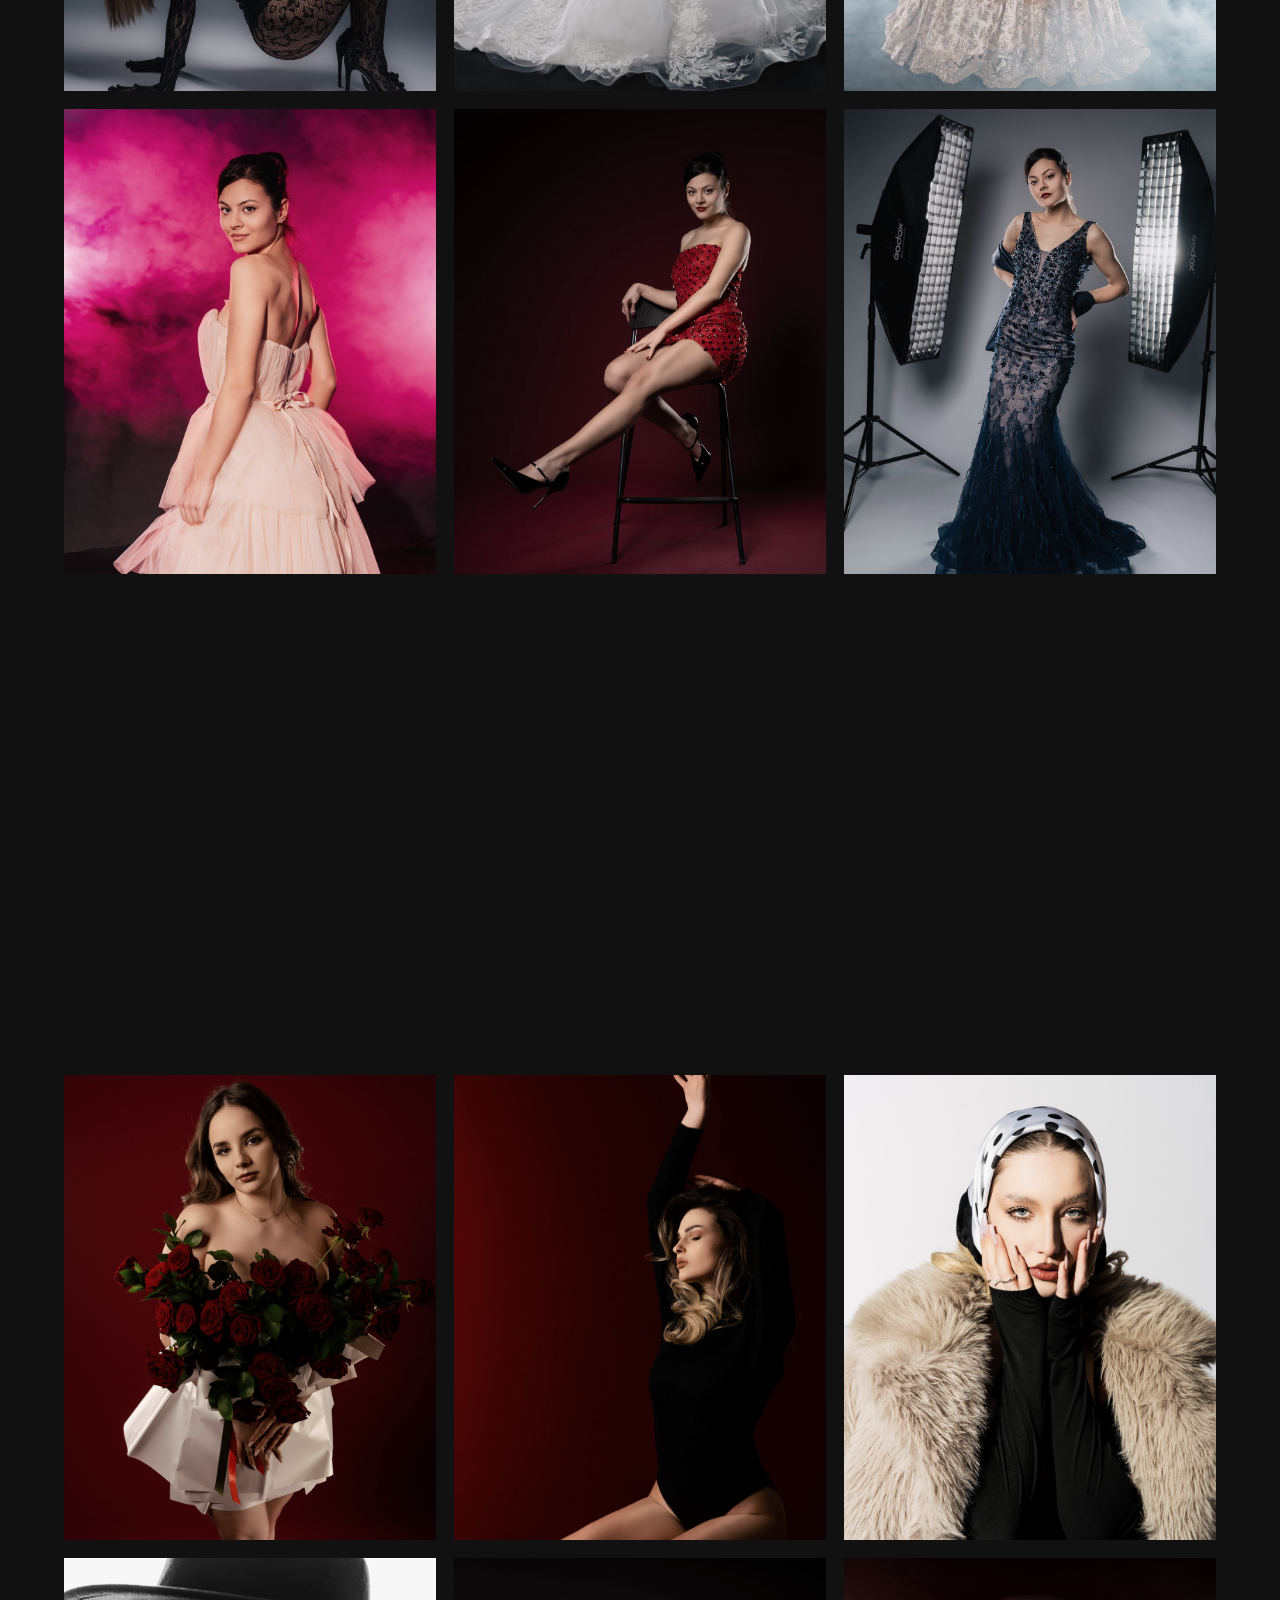
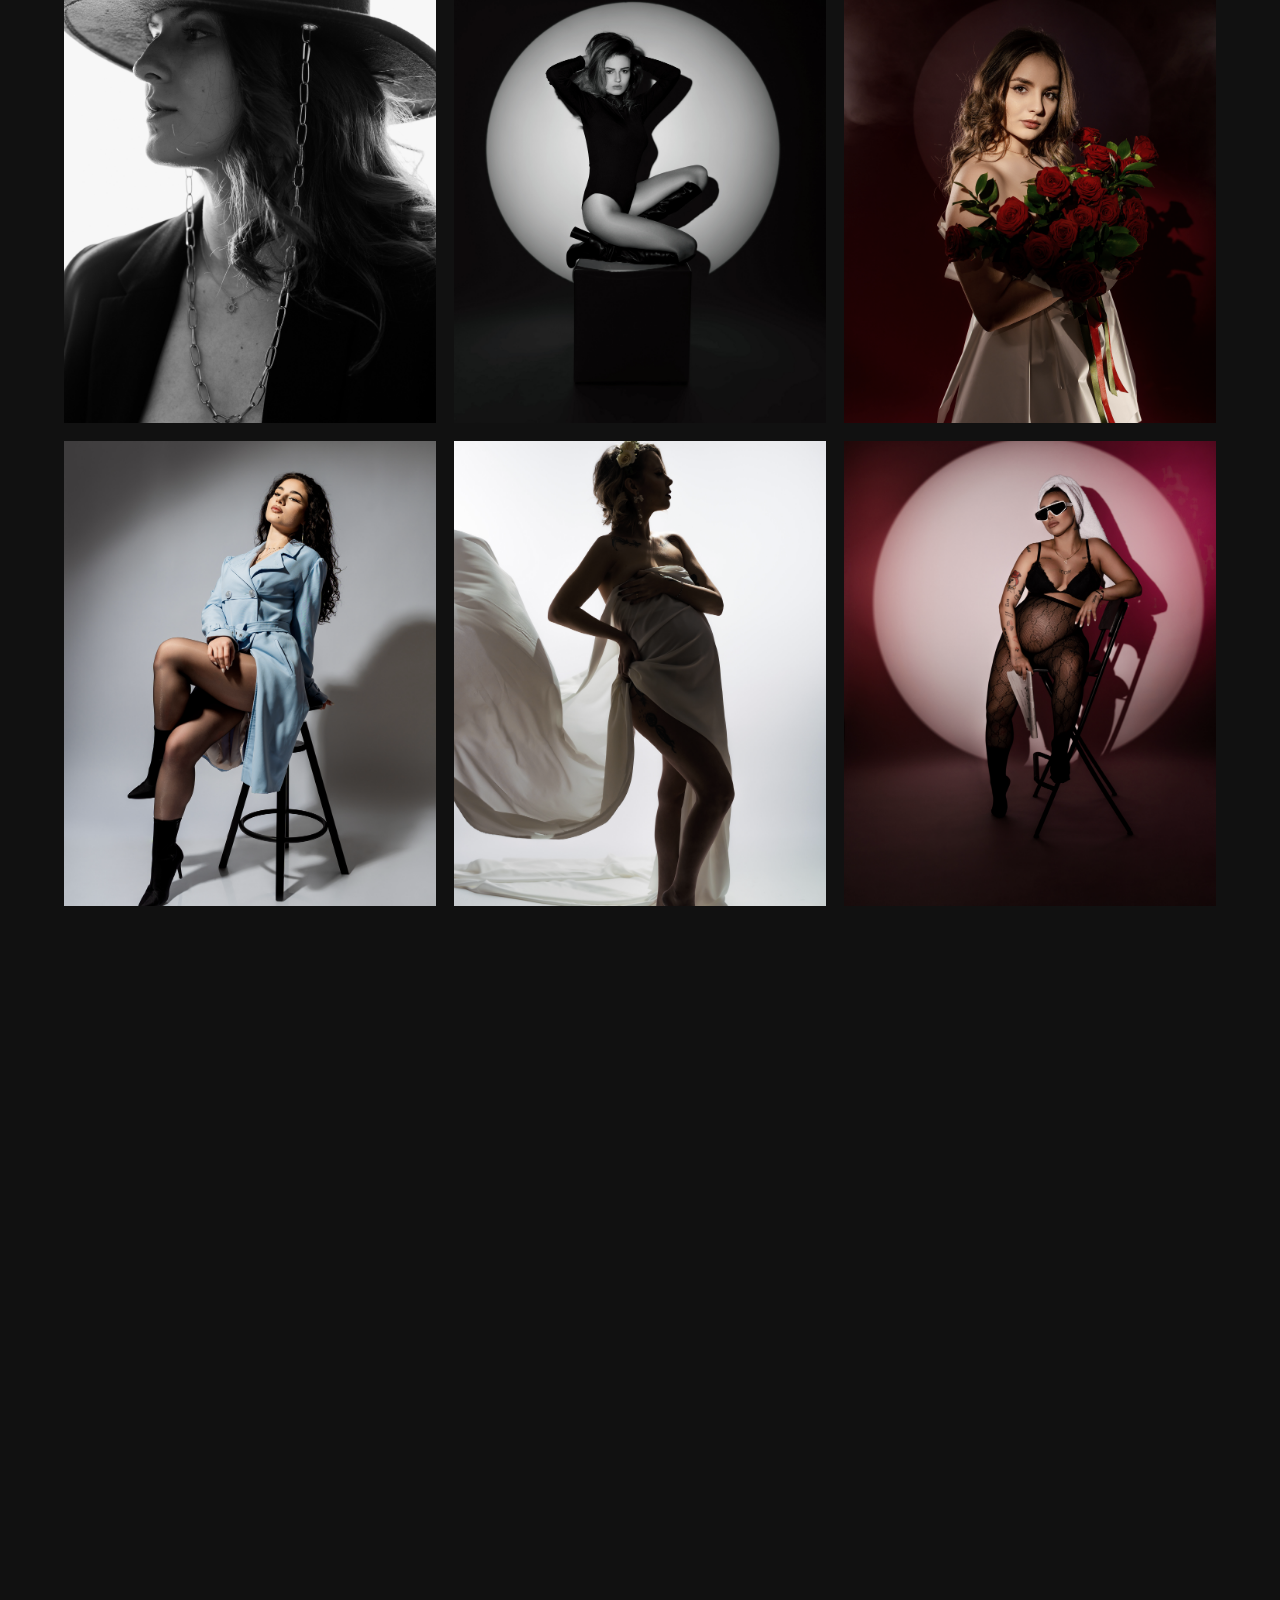
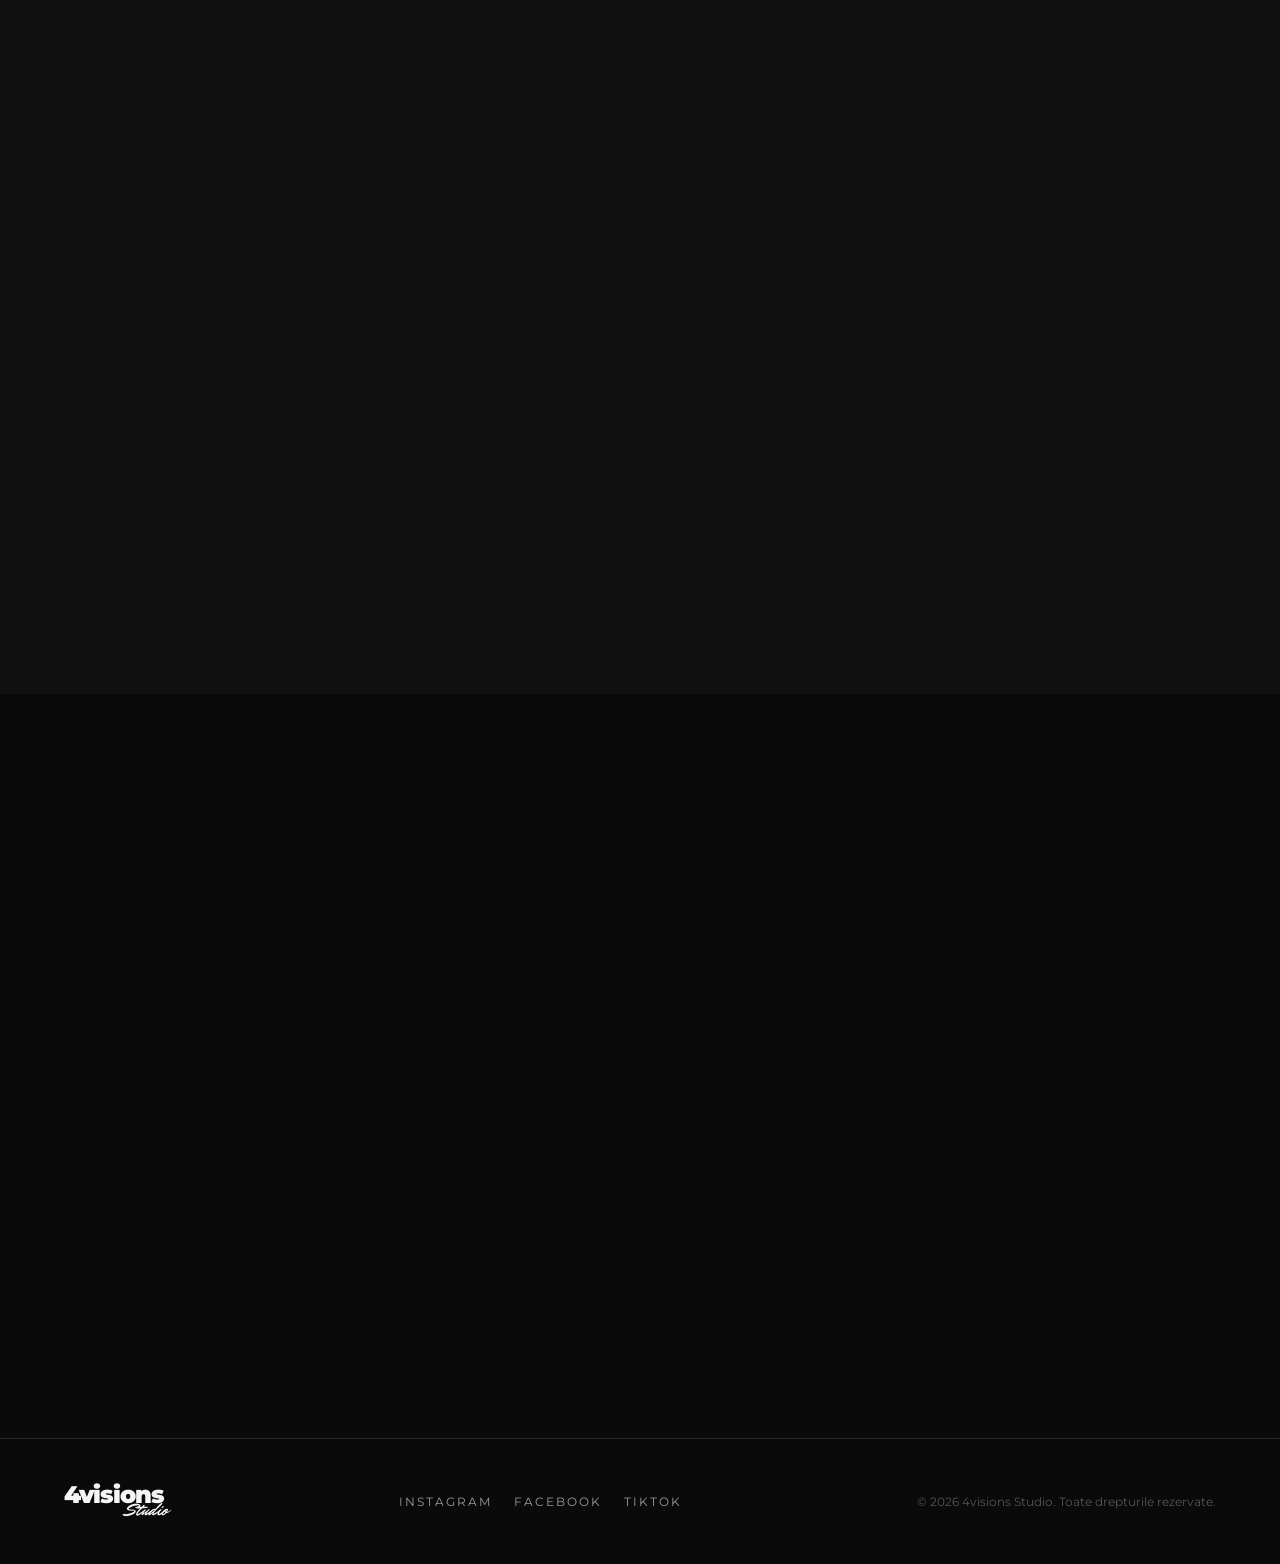
==== commit 2b7507b4: "Secțiune Dotări: rezumat pe prima pagină + pagina completă Rezumat cu șase categorii (lumini, modifi" ====
--- a/index.html
+++ b/index.html
@@ -19,6 +19,7 @@
   </a>
   <ul class="nav-links" id="navLinks">
     <li><a href="#camere">Camere</a></li>
+    <li><a href="#dotari">Dotări</a></li>
     <li><a href="#galerie">Galerie</a></li>
     <li><a href="#preturi">Prețuri</a></li>
     <li><a href="#rezervari">Rezervări</a></li>
@@ -101,6 +102,53 @@
           </div>
         </div>
       </article>
+    </div>
+  </div>
+</section>
+
+<!-- ============ DOTĂRI (rezumat) ============ -->
+<!-- Lista completă e pe dotari.html — dacă adaugi echipament nou, actualizează acolo. -->
+<section id="dotari">
+  <div class="wrap">
+    <div class="sec-head rev">
+      <span class="kicker">Ce găsești la fața locului</span>
+      <h2>Dotări</h2>
+      <p>Vii cu ideea, restul e deja aici. Lumini, modificatoare, audio și tot ce ține de confortul unei zile lungi de filmare.</p>
+    </div>
+    <div class="dot-grid">
+      <div class="dot-card rev">
+        <svg class="ico" viewBox="0 0 24 24" aria-hidden="true"><path d="M9 18h6M10 21h4M12 3a6 6 0 0 0-3.5 10.9c.6.5.9 1.2.9 1.9V17h5.2v-1.2c0-.7.3-1.4.9-1.9A6 6 0 0 0 12 3Z"/></svg>
+        <h3>Lumini</h3>
+        <p>Godox AD600, AD400, AD200 și S60, plus Nanlite FS-300B și FC-60B.</p>
+      </div>
+      <div class="dot-card rev">
+        <svg class="ico" viewBox="0 0 24 24" aria-hidden="true"><rect x="3" y="3" width="18" height="18"/><path d="M3 9h18M3 15h18M9 3v18M15 3v18"/></svg>
+        <h3>Modificatoare</h3>
+        <p>Softbox-uri cu grid, parabolice, umbrele până la 165 cm, proiector cu lentilă și filtre gel colorate.</p>
+      </div>
+      <div class="dot-card rev">
+        <svg class="ico" viewBox="0 0 24 24" aria-hidden="true"><rect x="9" y="2" width="6" height="11" rx="3"/><path d="M5 10a7 7 0 0 0 14 0M12 17v5M8 22h8"/></svg>
+        <h3>Audio</h3>
+        <p>DJI Mic Mini 2 și Tascam DRX-40, într-un spațiu izolat fonic.</p>
+      </div>
+      <div class="dot-card rev">
+        <svg class="ico" viewBox="0 0 24 24" aria-hidden="true"><path d="M12 3v11M5 21l7-7 7 7M9 6h6"/></svg>
+        <h3>Accesorii de platou</h3>
+        <p>Stativ pneumatic, c-stand, boom de 420 cm, sistem de fundaluri, propsuri și mobilier.</p>
+      </div>
+      <div class="dot-card rev">
+        <svg class="ico" viewBox="0 0 24 24" aria-hidden="true"><path d="M3 8h12a3 3 0 1 0-3-3M3 16h9a3 3 0 1 1-3 3M3 12h18"/></svg>
+        <h3>Confort</h3>
+        <p>AC și încălzire, Wi-Fi 6, zonă pentru clienți, zonă de machiaj și cabină de probă.</p>
+      </div>
+      <div class="dot-card rev">
+        <svg class="ico" viewBox="0 0 24 24" aria-hidden="true"><rect x="4" y="3" width="16" height="18"/><path d="M8.5 11 10 8.5 11.5 11M12.5 13 14 15.5 15.5 13"/></svg>
+        <h3>Acces</h3>
+        <p>Două lifturi prin spatele clădirii, unul de marfă de 3 t, cu acces pentru persoane cu dizabilități.</p>
+      </div>
+    </div>
+    <div class="dot-more rev">
+      <a href="dotari.html" class="btn solid">Vezi lista completă</a>
     </div>
   </div>
 </section>
--- a/style.css
+++ b/style.css
@@ -221,6 +221,8 @@
   .grid{grid-template-columns:repeat(2,1fr)}
   .contact{grid-template-columns:1fr}
   section{padding:72px 5%}
+  .nav-links{gap:18px}
+  .nav-links a{font-size:.72rem;letter-spacing:1.2px}
 }
 @media(max-width:640px){
   .burger{display:flex}
@@ -263,11 +265,35 @@
 .feat li::before{content:"— ";color:#fff}
 .cta-band{border-top:1px solid var(--line);border-bottom:1px solid var(--line);background:var(--bg2);text-align:center}
 .cta-band h2{font-size:clamp(1.6rem,4vw,2.4rem);font-weight:900;letter-spacing:-1px;margin-bottom:26px}
+
+/* ---------- DOTĂRI ---------- */
+/* rezumatul de pe prima pagină (între Camere și Galerie) */
+#dotari{border-top:1px solid var(--line)}
+.dot-grid{display:grid;grid-template-columns:repeat(3,1fr);gap:20px}
+.dot-card{border:1px solid var(--line);background:var(--bg2);padding:30px 26px;transition:border-color .3s,transform .3s}
+.dot-card:hover{border-color:#555;transform:translateY(-4px)}
+.dot-card h3{font-size:.95rem;font-weight:700;letter-spacing:.5px;margin:16px 0 10px}
+.dot-card p{color:var(--muted);font-size:.85rem;font-weight:300;line-height:1.6}
+.ico{width:26px;height:26px;stroke:#fff;fill:none;stroke-width:1.4;stroke-linecap:round;stroke-linejoin:round;display:block}
+.dot-more{margin-top:40px;text-align:center}
+
+/* pagina dotari.html */
+.dot-block{margin-bottom:54px}
+.dot-block:last-child{margin-bottom:0}
+.dot-block>h3{font-size:1.1rem;font-weight:900;letter-spacing:-.2px;padding-bottom:14px;border-bottom:1px solid var(--line);display:flex;align-items:center;gap:12px}
+.dot-block>h3 .ico{width:19px;height:19px;flex:none}
+.dot-note{color:var(--muted);font-size:.82rem;font-weight:300;line-height:1.6;margin-top:18px;padding-left:16px;border-left:1px solid var(--line)}
+/* strip de poze cu echipamentele; se ascunde singur cât timp niciun slot n-are fișier */
+.shots{display:grid;grid-template-columns:repeat(3,1fr);gap:18px;margin-bottom:54px}
+.shots .gitem{aspect-ratio:4/3}
 @media(max-width:900px){
   .space-grid{grid-template-columns:1fr}
   .feat{grid-template-columns:1fr}
   .statbar div{padding:12px 18px}
+  .dot-grid{grid-template-columns:1fr 1fr}
+  .shots{grid-template-columns:1fr 1fr}
 }
 @media(max-width:640px){
   .room .btns{grid-template-columns:1fr}
-}
+  .dot-grid,.shots{grid-template-columns:1fr}
+}
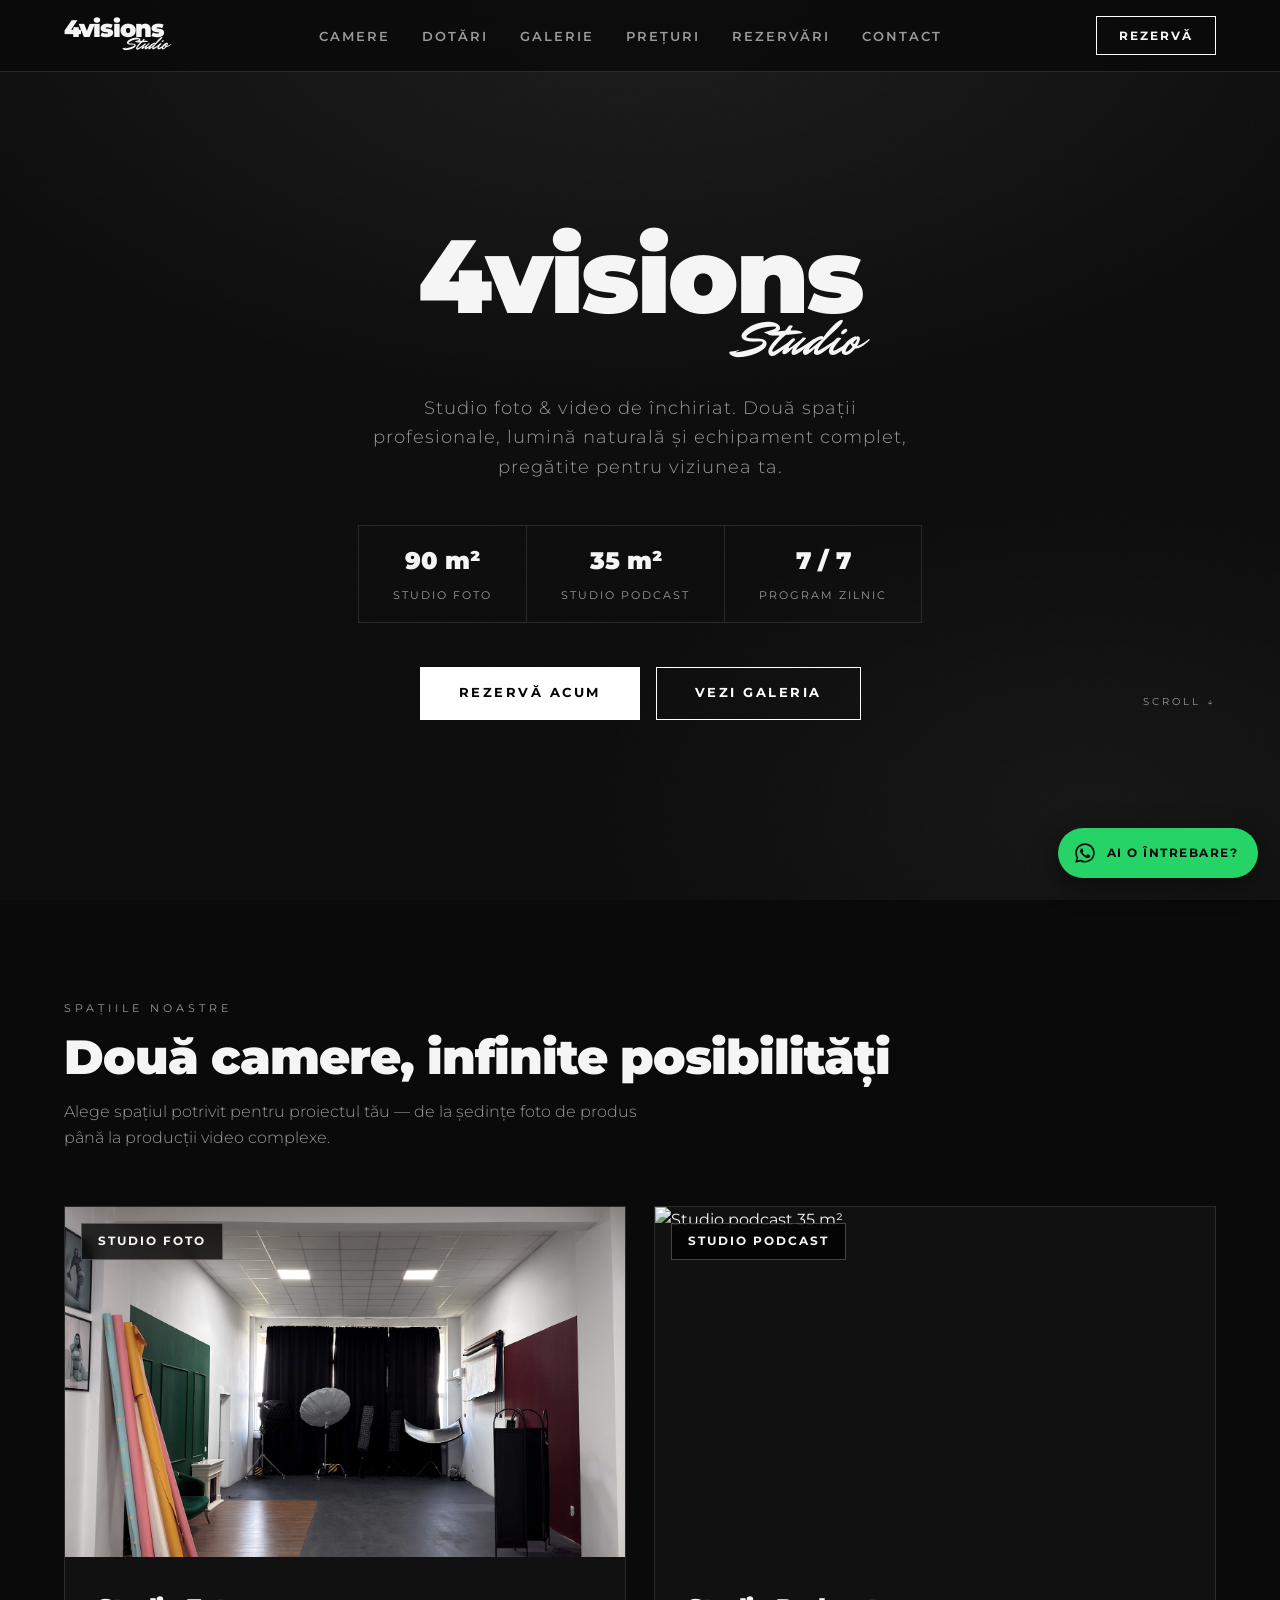
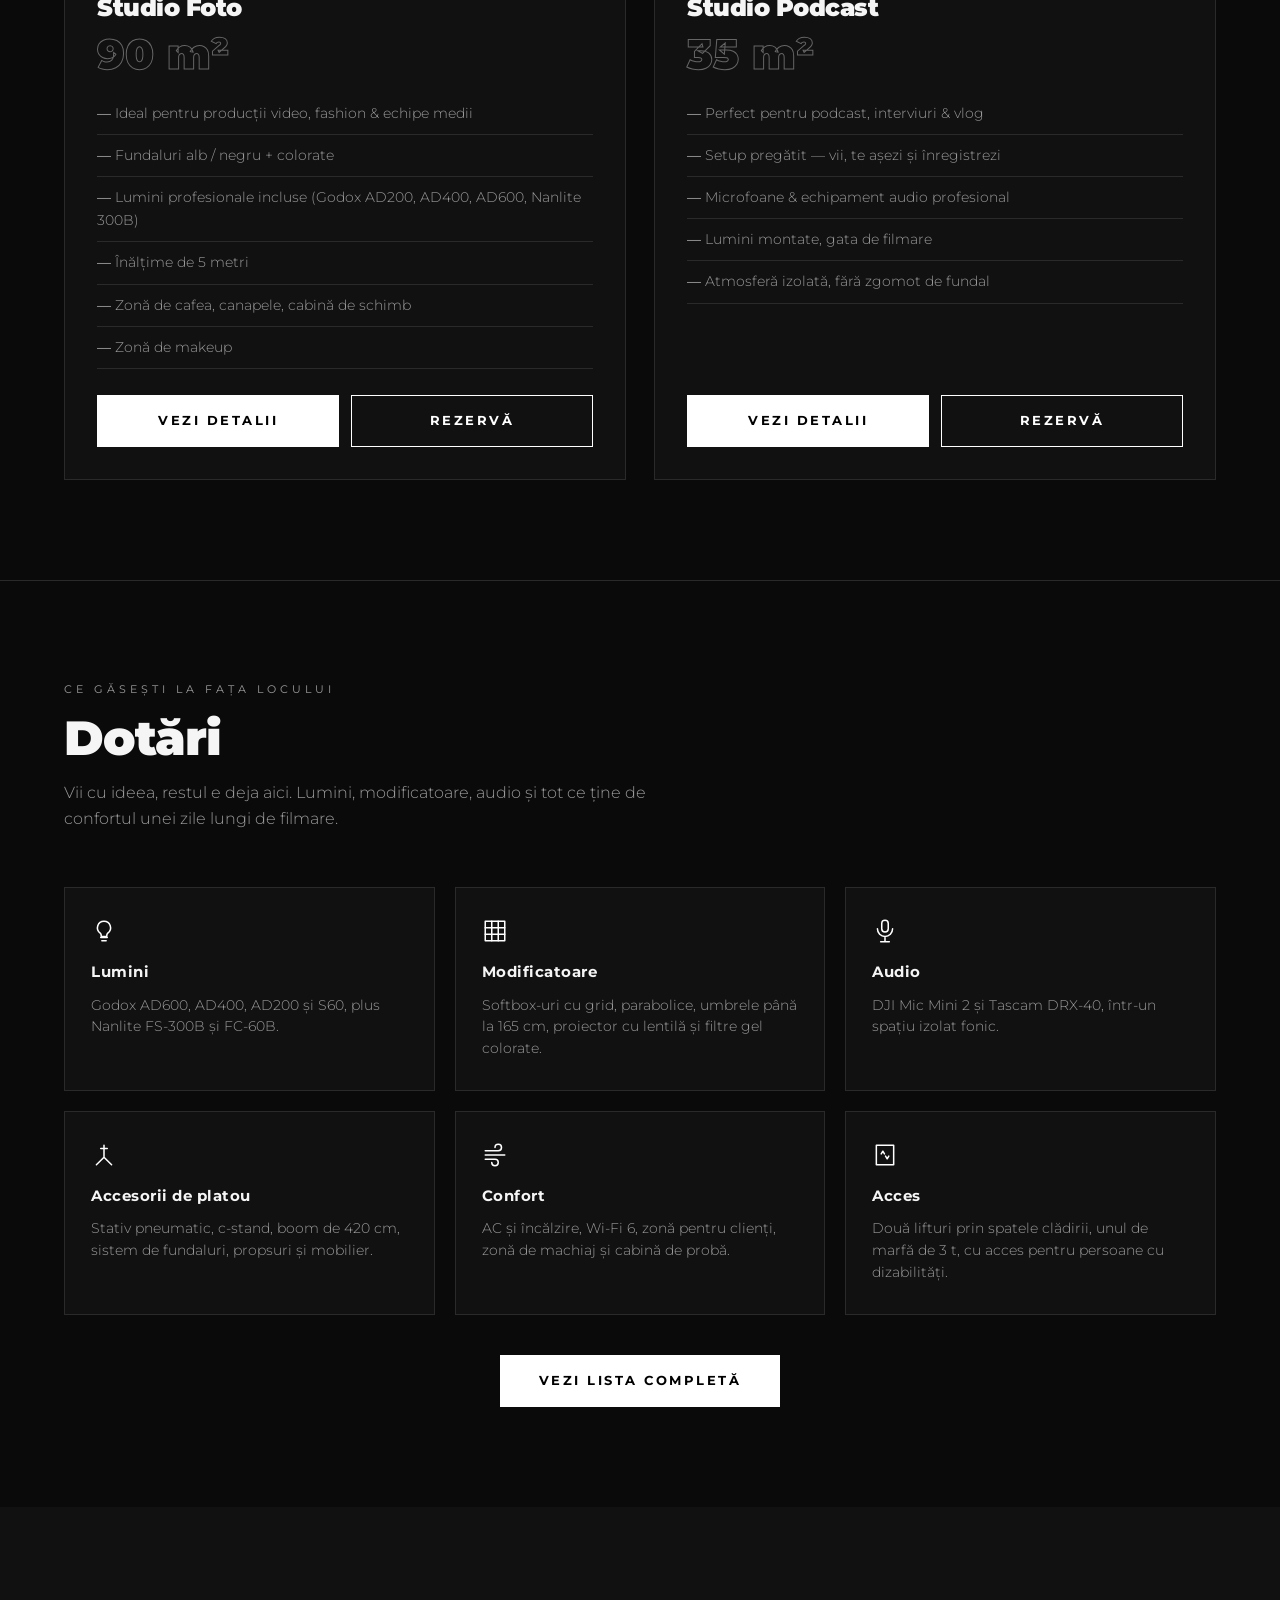
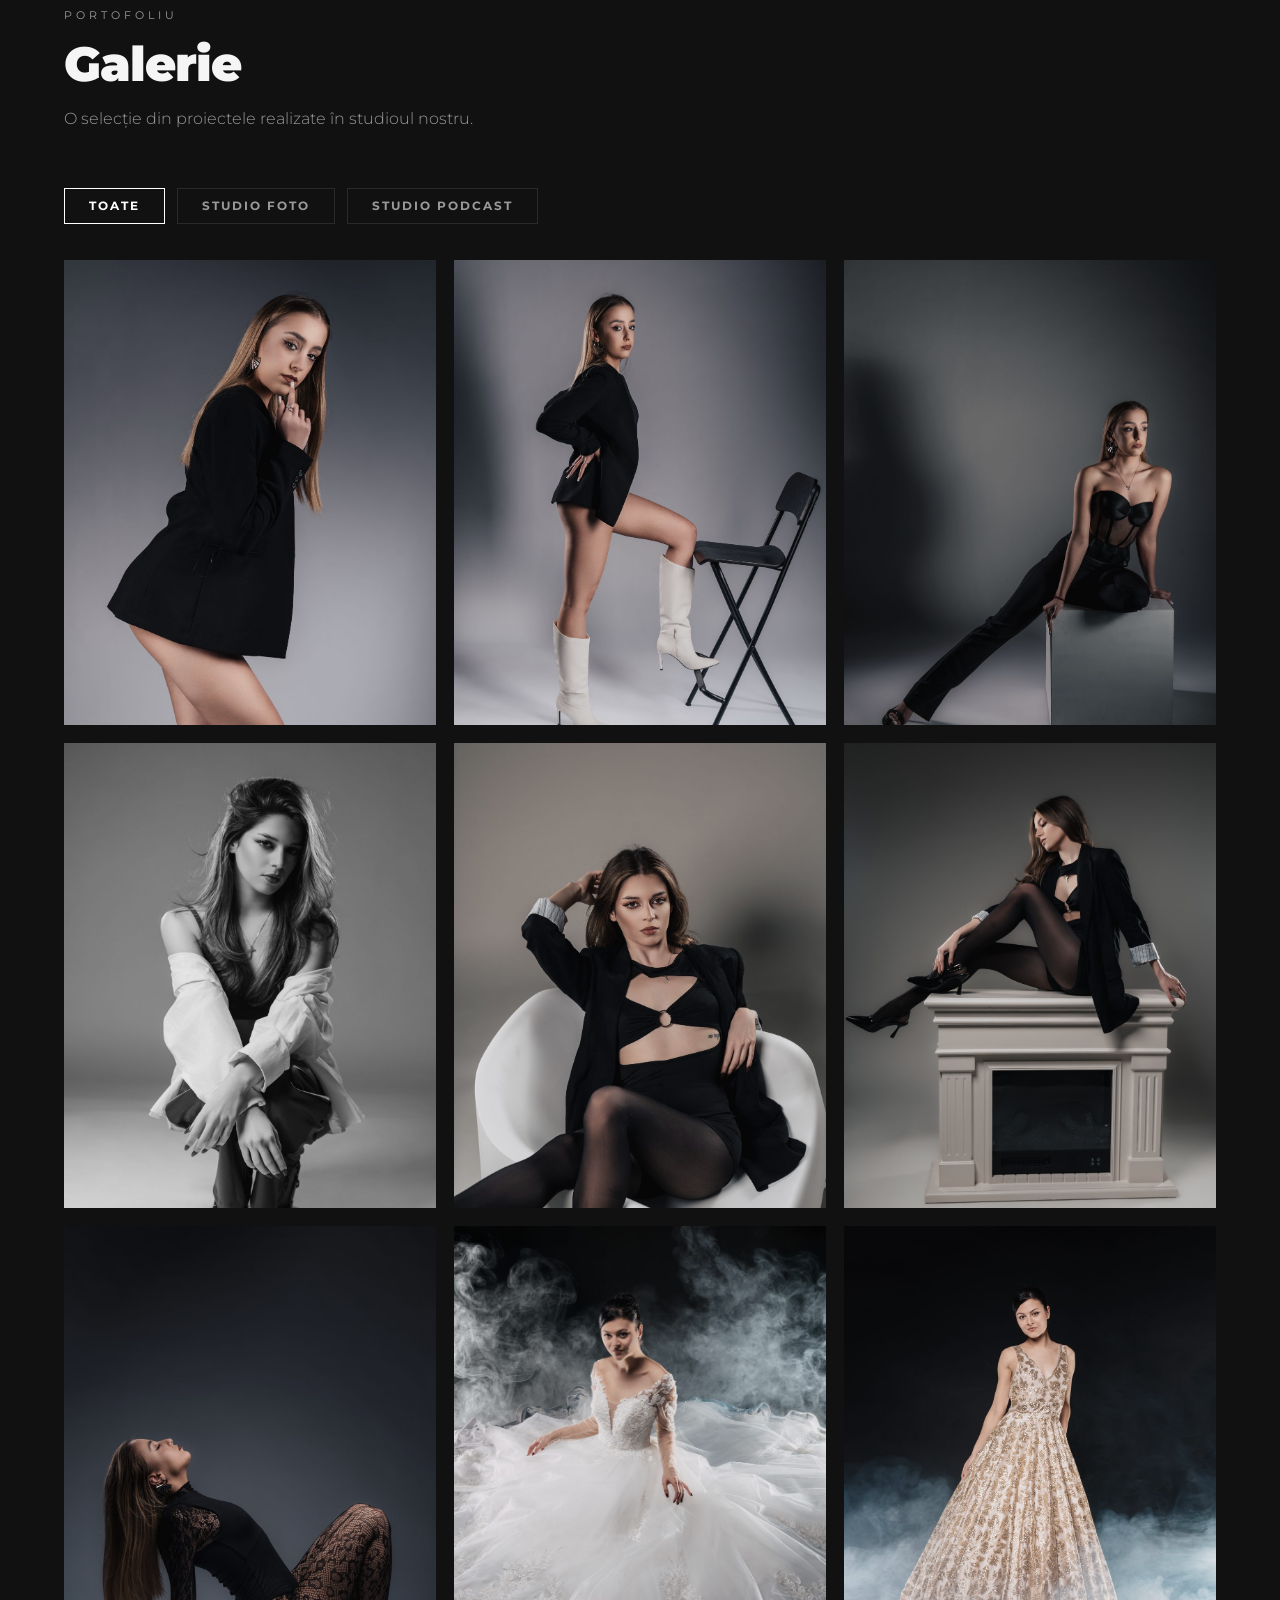
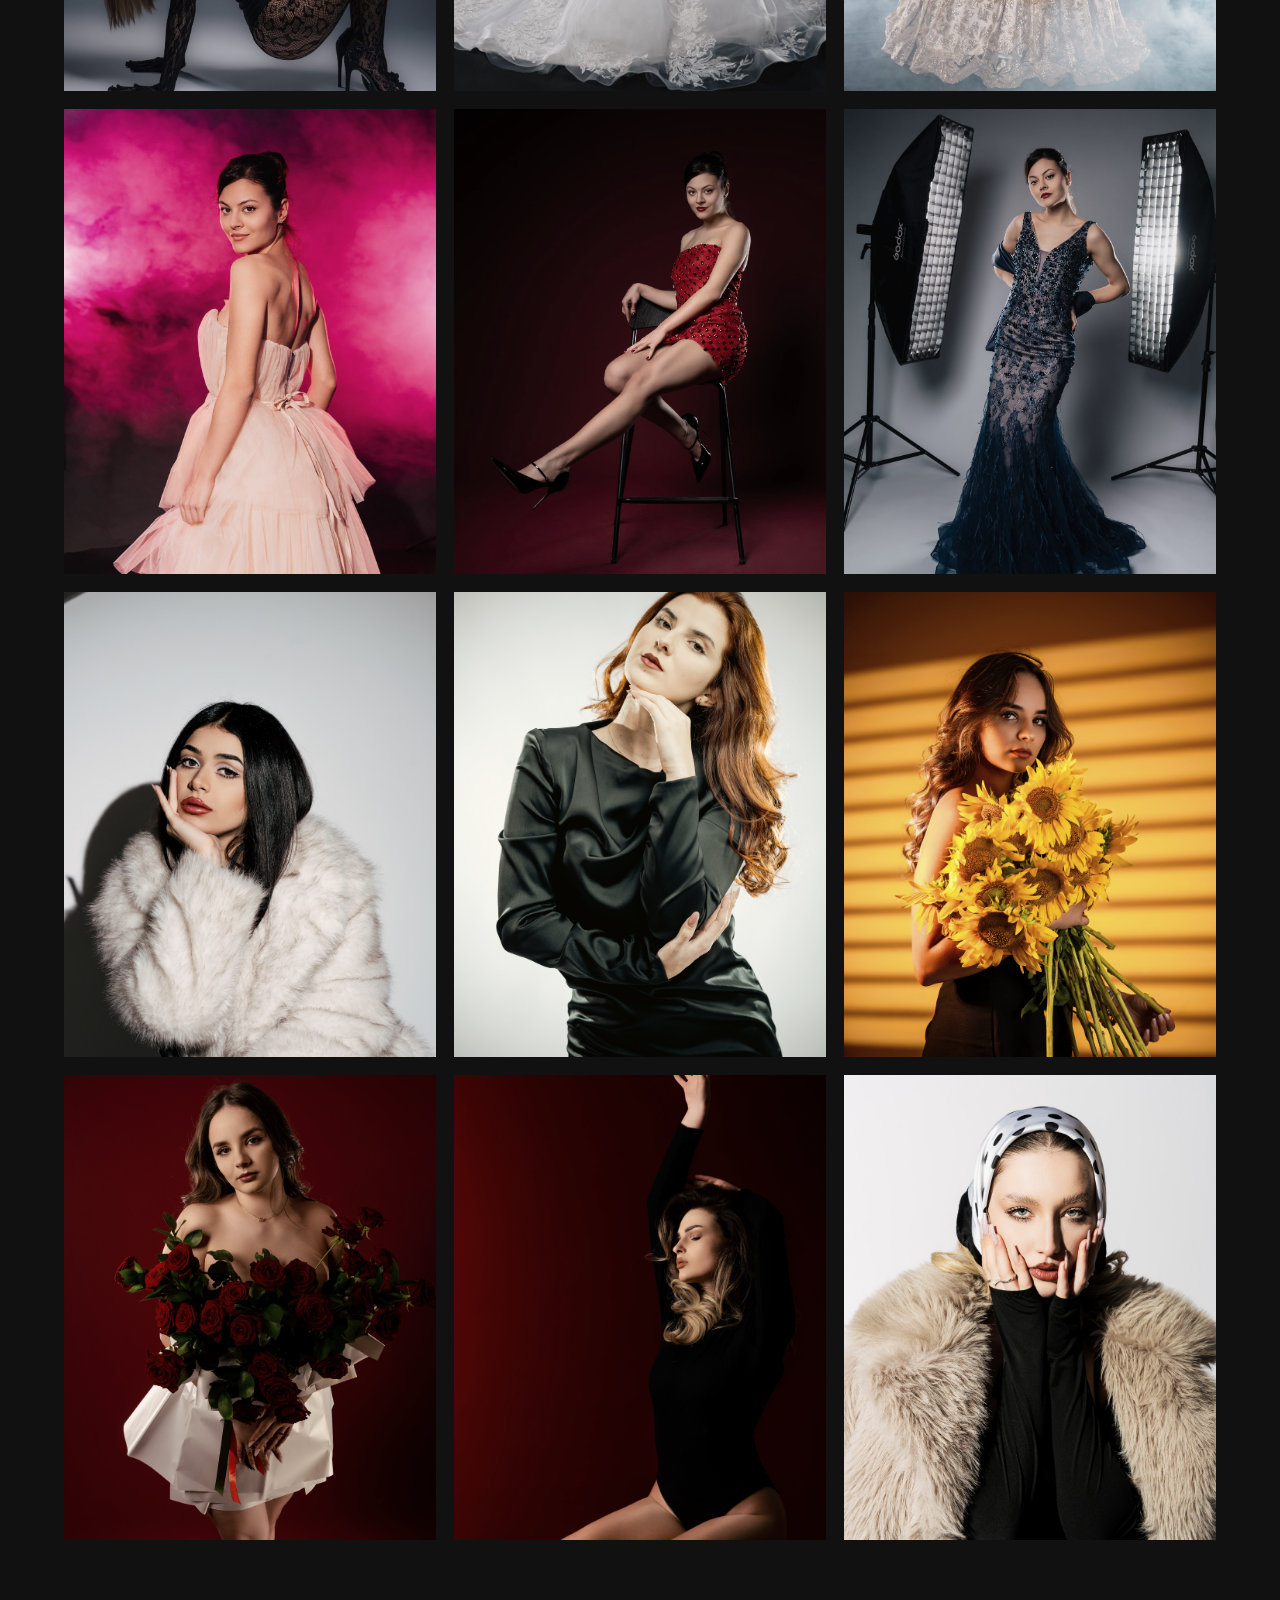
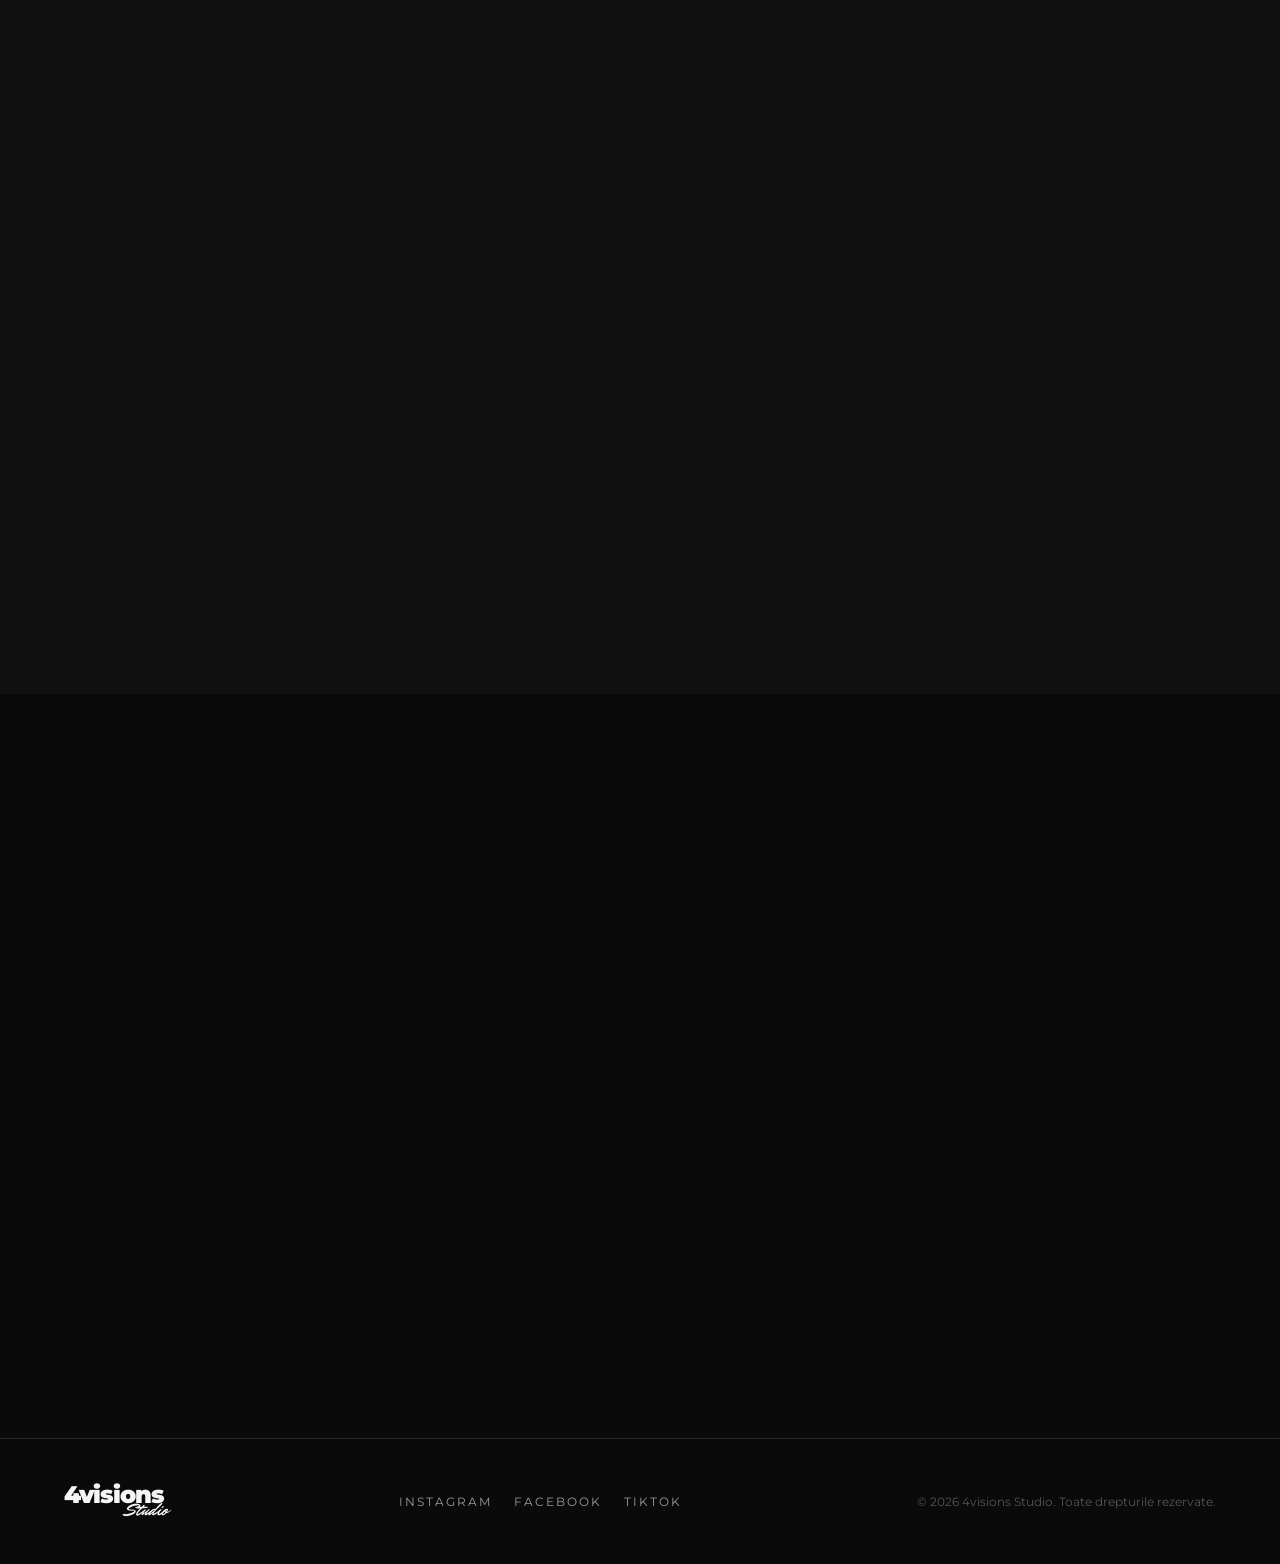
==== commit ef2ddfc4: "Cardurile de dotări duc în pagina de dotări, pe secțiunea potrivită Fiecare card din rezumat devine " ====
--- a/index.html
+++ b/index.html
@@ -116,36 +116,36 @@
       <p>Vii cu ideea, restul e deja aici. Lumini, modificatoare, audio și tot ce ține de confortul unei zile lungi de filmare.</p>
     </div>
     <div class="dot-grid">
-      <div class="dot-card rev">
+      <a class="dot-card rev" href="dotari.html#lumini">
         <svg class="ico" viewBox="0 0 24 24" aria-hidden="true"><path d="M9 18h6M10 21h4M12 3a6 6 0 0 0-3.5 10.9c.6.5.9 1.2.9 1.9V17h5.2v-1.2c0-.7.3-1.4.9-1.9A6 6 0 0 0 12 3Z"/></svg>
         <h3>Lumini</h3>
         <p>Godox AD600, AD400, AD200 și S60, plus Nanlite FS-300B și FC-60B.</p>
-      </div>
-      <div class="dot-card rev">
+      </a>
+      <a class="dot-card rev" href="dotari.html#modificatoare">
         <svg class="ico" viewBox="0 0 24 24" aria-hidden="true"><rect x="3" y="3" width="18" height="18"/><path d="M3 9h18M3 15h18M9 3v18M15 3v18"/></svg>
         <h3>Modificatoare</h3>
         <p>Softbox-uri cu grid, parabolice, umbrele până la 165 cm, proiector cu lentilă și filtre gel colorate.</p>
-      </div>
-      <div class="dot-card rev">
+      </a>
+      <a class="dot-card rev" href="dotari.html#audio">
         <svg class="ico" viewBox="0 0 24 24" aria-hidden="true"><rect x="9" y="2" width="6" height="11" rx="3"/><path d="M5 10a7 7 0 0 0 14 0M12 17v5M8 22h8"/></svg>
         <h3>Audio</h3>
         <p>DJI Mic Mini 2 și Tascam DRX-40, într-un spațiu izolat fonic.</p>
-      </div>
-      <div class="dot-card rev">
+      </a>
+      <a class="dot-card rev" href="dotari.html#accesorii">
         <svg class="ico" viewBox="0 0 24 24" aria-hidden="true"><path d="M12 3v11M5 21l7-7 7 7M9 6h6"/></svg>
         <h3>Accesorii de platou</h3>
         <p>Stativ pneumatic, c-stand, boom de 420 cm, sistem de fundaluri, propsuri și mobilier.</p>
-      </div>
-      <div class="dot-card rev">
+      </a>
+      <a class="dot-card rev" href="dotari.html#confort">
         <svg class="ico" viewBox="0 0 24 24" aria-hidden="true"><path d="M3 8h12a3 3 0 1 0-3-3M3 16h9a3 3 0 1 1-3 3M3 12h18"/></svg>
         <h3>Confort</h3>
         <p>AC și încălzire, Wi-Fi 6, zonă pentru clienți, zonă de machiaj și cabină de probă.</p>
-      </div>
-      <div class="dot-card rev">
+      </a>
+      <a class="dot-card rev" href="dotari.html#acces">
         <svg class="ico" viewBox="0 0 24 24" aria-hidden="true"><rect x="4" y="3" width="16" height="18"/><path d="M8.5 11 10 8.5 11.5 11M12.5 13 14 15.5 15.5 13"/></svg>
         <h3>Acces</h3>
         <p>Două lifturi prin spatele clădirii, unul de marfă de 3 t, cu acces pentru persoane cu dizabilități.</p>
-      </div>
+      </a>
     </div>
     <div class="dot-more rev">
       <a href="dotari.html" class="btn solid">Vezi lista completă</a>
--- a/style.css
+++ b/style.css
@@ -270,15 +270,18 @@
 /* rezumatul de pe prima pagină (între Camere și Galerie) */
 #dotari{border-top:1px solid var(--line)}
 .dot-grid{display:grid;grid-template-columns:repeat(3,1fr);gap:20px}
-.dot-card{border:1px solid var(--line);background:var(--bg2);padding:30px 26px;transition:border-color .3s,transform .3s}
+.dot-card{display:block;position:relative;border:1px solid var(--line);background:var(--bg2);padding:30px 26px;transition:border-color .3s,transform .3s}
 .dot-card:hover{border-color:#555;transform:translateY(-4px)}
+/* săgeata apare la hover, ca să se vadă că e link către dotari.html */
+.dot-card::after{content:"→";position:absolute;top:28px;right:26px;color:var(--muted);opacity:0;transform:translateX(-6px);transition:opacity .3s,transform .3s}
+.dot-card:hover::after{opacity:1;transform:none}
 .dot-card h3{font-size:.95rem;font-weight:700;letter-spacing:.5px;margin:16px 0 10px}
 .dot-card p{color:var(--muted);font-size:.85rem;font-weight:300;line-height:1.6}
 .ico{width:26px;height:26px;stroke:#fff;fill:none;stroke-width:1.4;stroke-linecap:round;stroke-linejoin:round;display:block}
 .dot-more{margin-top:40px;text-align:center}
 
 /* pagina dotari.html */
-.dot-block{margin-bottom:54px}
+.dot-block{margin-bottom:54px;scroll-margin-top:96px}   /* offset pentru navul fix la salt pe ancoră */
 .dot-block:last-child{margin-bottom:0}
 .dot-block>h3{font-size:1.1rem;font-weight:900;letter-spacing:-.2px;padding-bottom:14px;border-bottom:1px solid var(--line);display:flex;align-items:center;gap:12px}
 .dot-block>h3 .ico{width:19px;height:19px;flex:none}
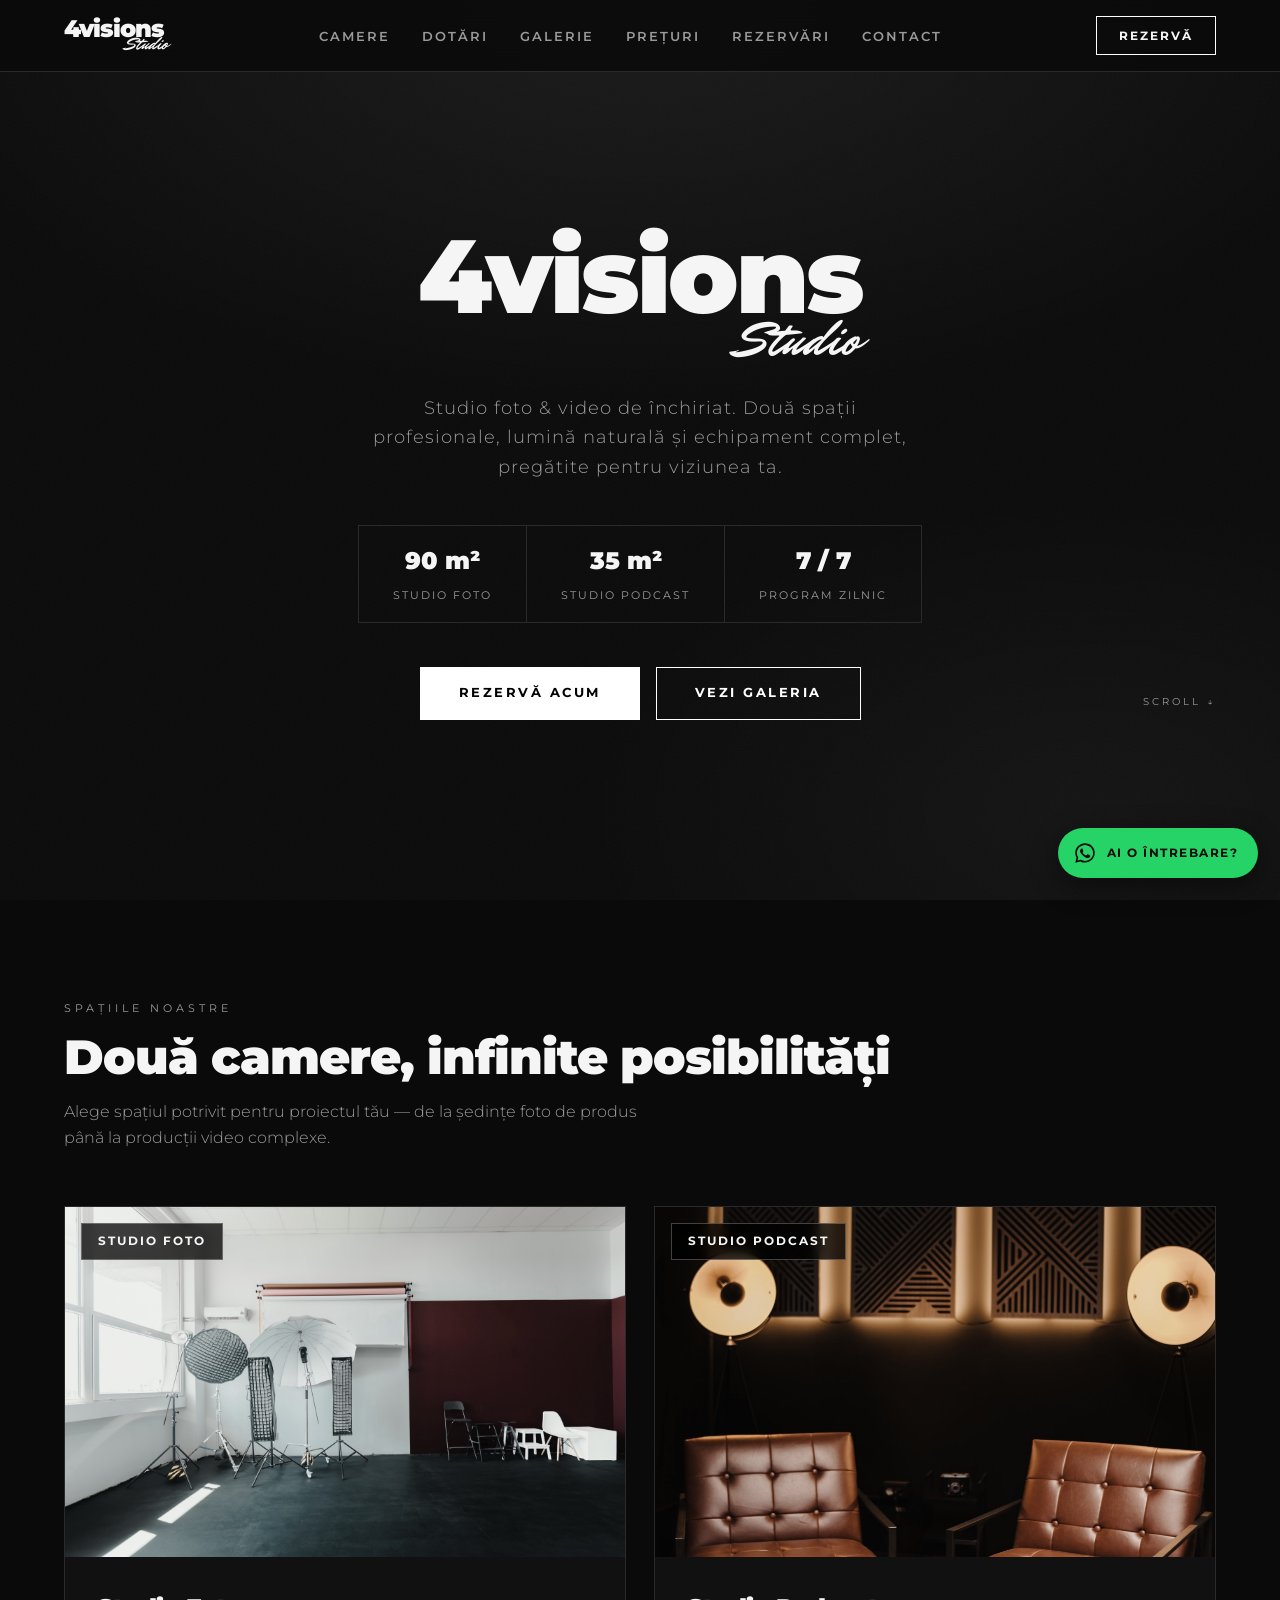
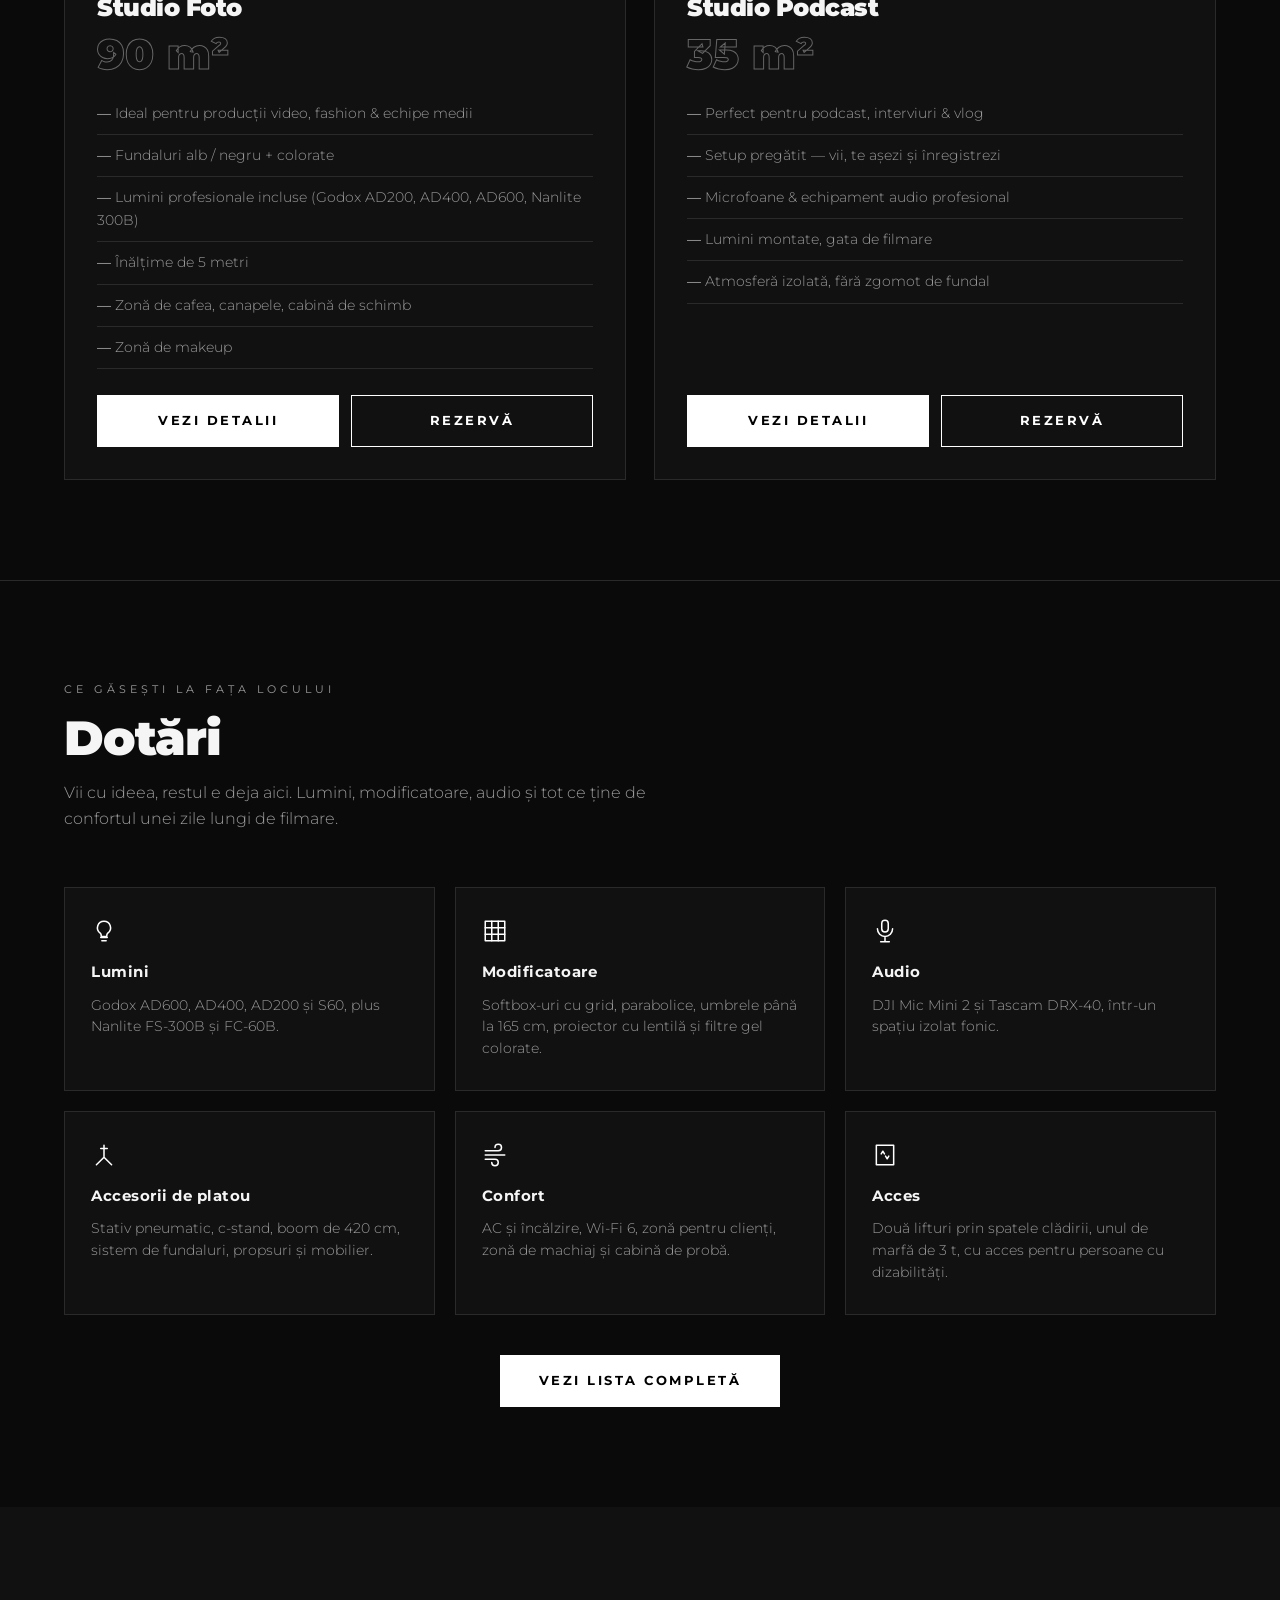
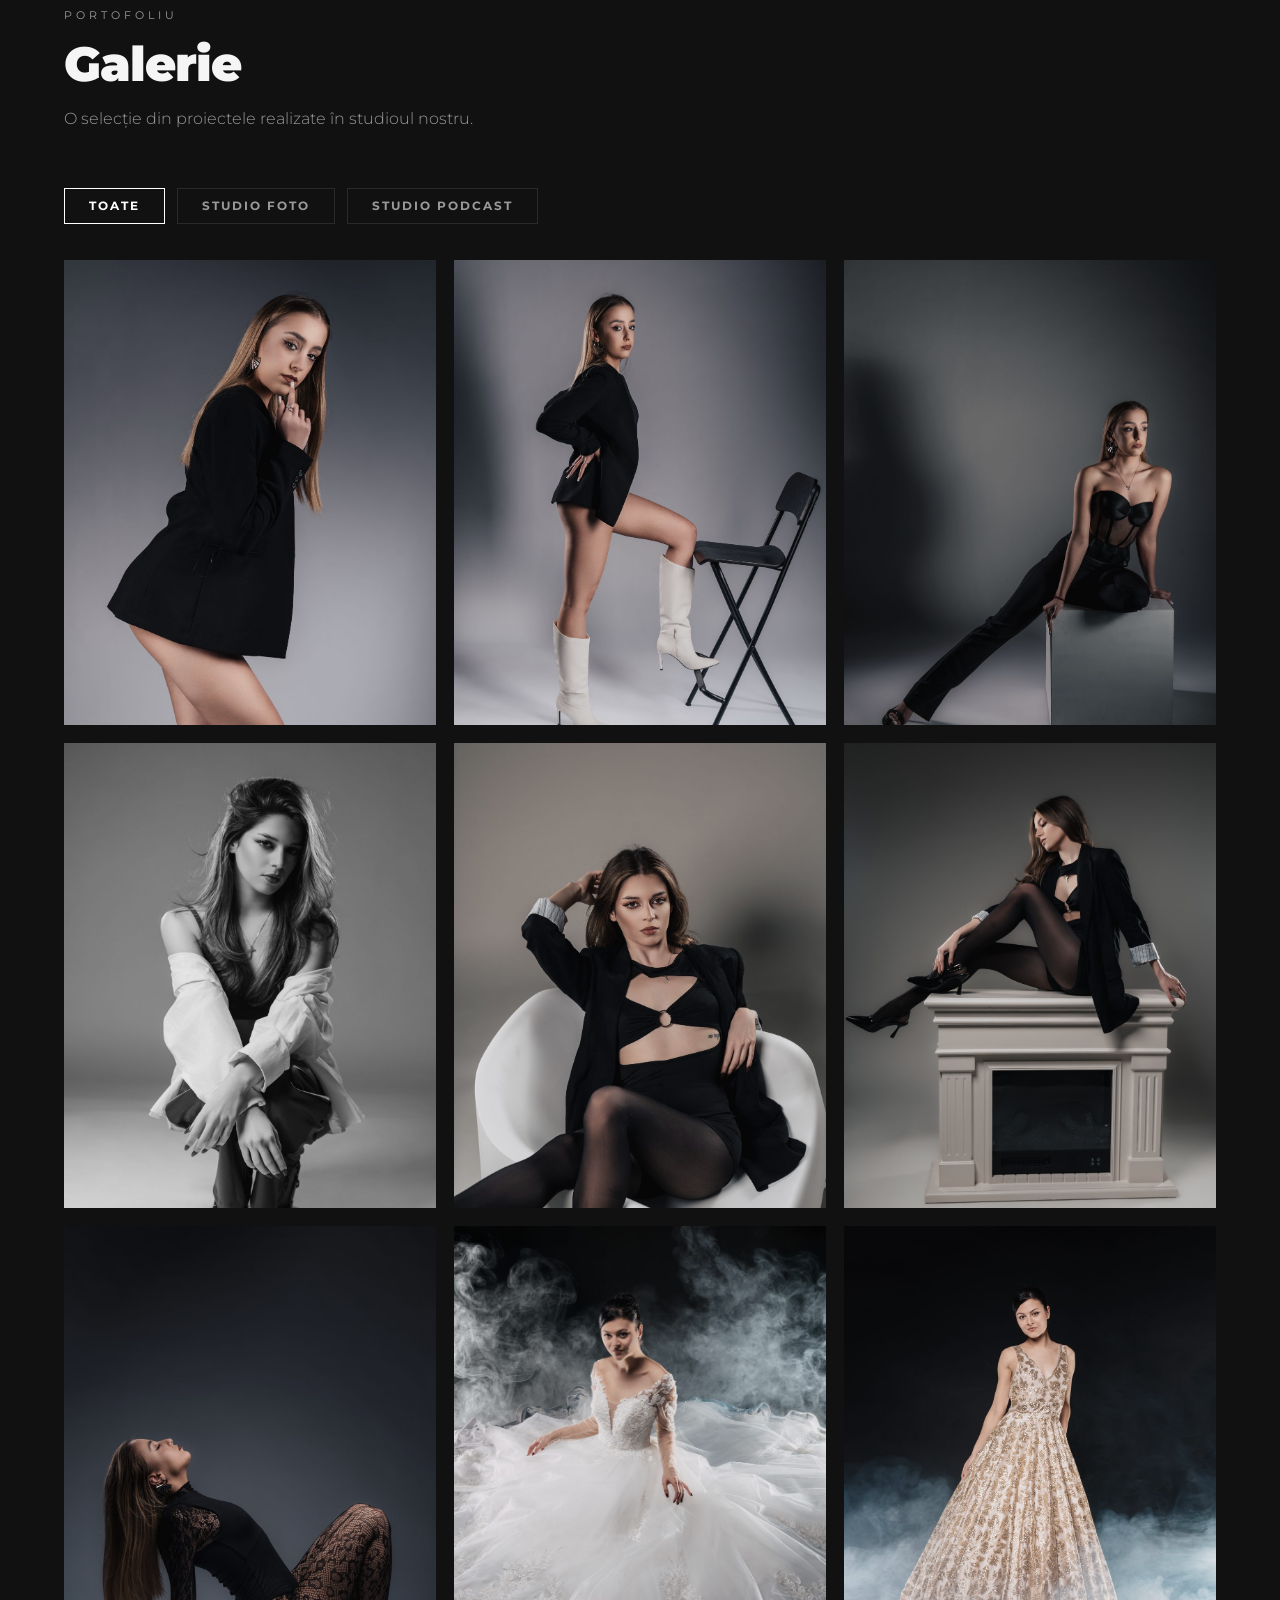
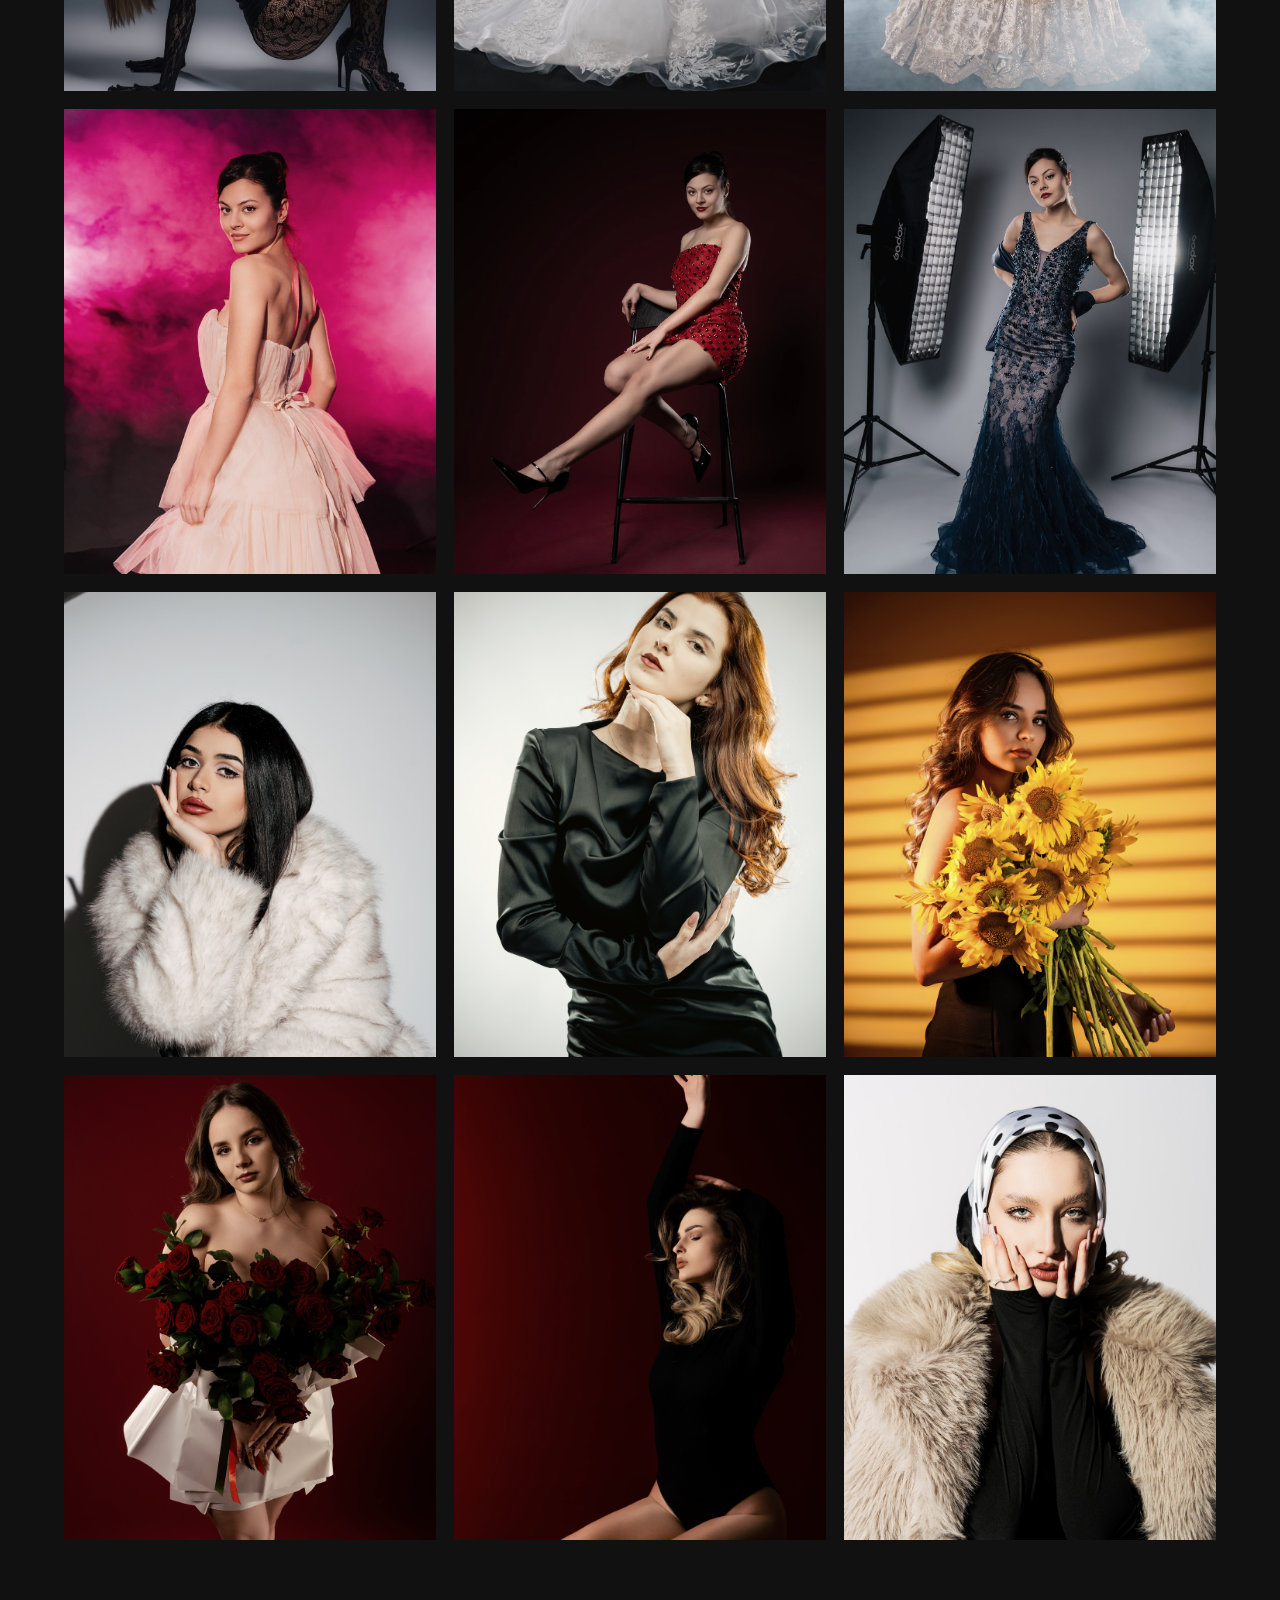
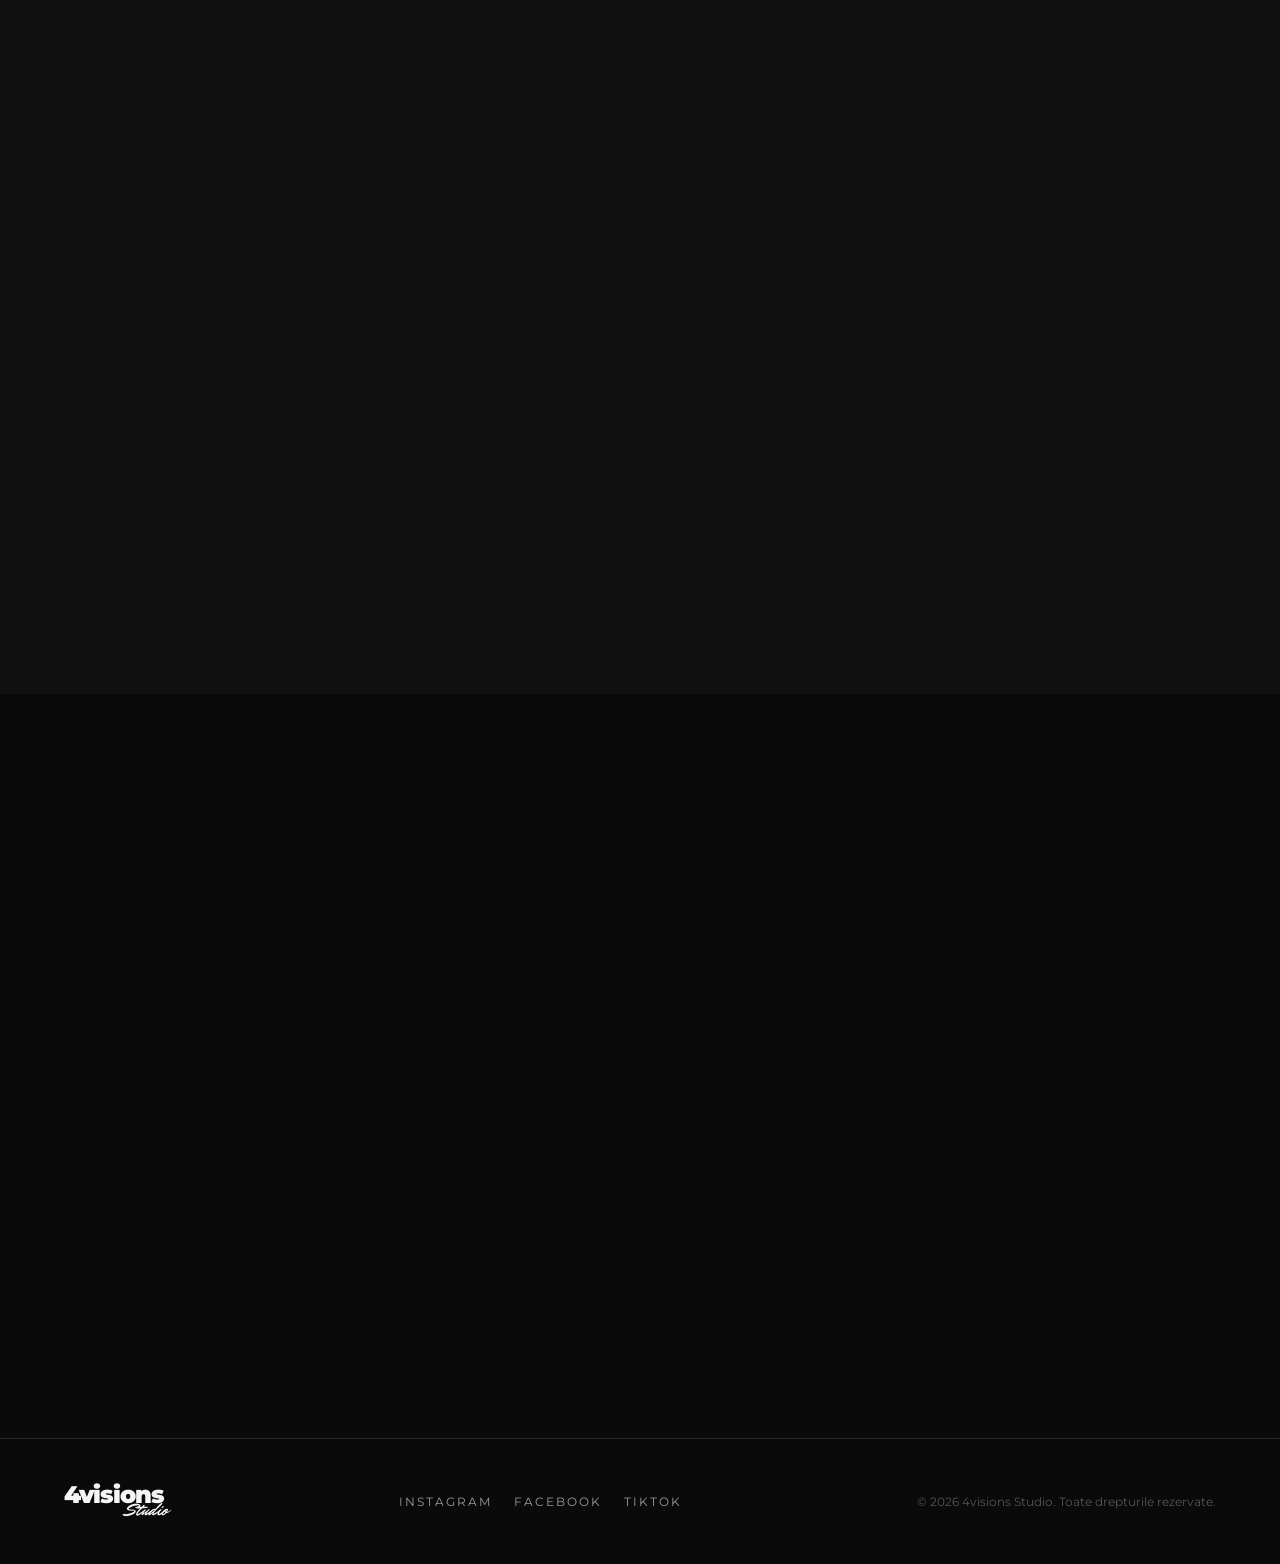
==== commit 3c2d8752: "Poze reale din ambele studiouri, în locul imaginilor demo - Studio Foto: 26 de poze în secțiunea „Sp" ====
--- a/index.html
+++ b/index.html
@@ -82,8 +82,7 @@
       </article>
       <article class="room rev">
         <a class="ph" href="studio-podcast.html">
-          <!-- ÎNLOCUIEȘTE cu poza ta: src="poze/camera-foto.jpg" -->
-          <img src="https://picsum.photos/seed/studio40/900/560" alt="Studio podcast 35 m²" loading="lazy">
+          <img src="poze/spatiu-podcast-01.jpg" alt="Studio podcast 35 m² — fotolii și panouri acustice iluminate" loading="lazy">
           <span class="badge">Studio Podcast</span>
         </a>
         <div class="body">
@@ -166,8 +165,7 @@
       <button data-f="mare">Studio Foto</button>
       <button data-f="foto">Studio Podcast</button>
     </div>
-    <!-- Pozele "mare" sunt ale tale, din folderul poze/. Pentru camera de 35 m²,
-         înlocuiește imaginile demo cu pozele tale: pune fișierele în poze/ și schimbă src. data-cat = "mare" sau "foto" -->
+    <!-- data-cat = "mare" (Studio Foto) sau "foto" (Studio Podcast) — după el filtrează butoanele de mai sus. -->
     <div class="grid" id="grid">
       <figure class="gitem rev" data-cat="mare"><img src="poze/mare-01.jpg" alt="Studio Foto — portret" loading="lazy"><figcaption class="cap">Studio Foto</figcaption></figure>
       <figure class="gitem rev" data-cat="mare"><img src="poze/mare-02.jpg" alt="Studio Foto — portret fashion" loading="lazy"><figcaption class="cap">Studio Foto</figcaption></figure>
@@ -193,10 +191,10 @@
       <figure class="gitem rev" data-cat="mare"><img src="poze/mare-22.jpg" alt="Studio Foto — satin albastru, portret elegant" loading="lazy"><figcaption class="cap">Studio Foto</figcaption></figure>
       <figure class="gitem rev" data-cat="mare"><img src="poze/mare-23.jpg" alt="Studio Foto — voal în mișcare" loading="lazy"><figcaption class="cap">Studio Foto</figcaption></figure>
       <figure class="gitem rev" data-cat="mare"><img src="poze/mare-24.jpg" alt="Studio Foto — spot roz, portret dramatic" loading="lazy"><figcaption class="cap">Studio Foto</figcaption></figure>
-      <figure class="gitem rev" data-cat="foto"><img src="https://picsum.photos/seed/4v2/640/800" alt="Studio Podcast — 1" loading="lazy"><figcaption class="cap">Studio Podcast</figcaption></figure>
-      <figure class="gitem rev" data-cat="foto"><img src="https://picsum.photos/seed/4v4/640/800" alt="Studio Podcast — 2" loading="lazy"><figcaption class="cap">Studio Podcast</figcaption></figure>
-      <figure class="gitem rev" data-cat="foto"><img src="https://picsum.photos/seed/4v6/640/800" alt="Studio Podcast — 3" loading="lazy"><figcaption class="cap">Studio Podcast</figcaption></figure>
-      <figure class="gitem rev" data-cat="foto"><img src="https://picsum.photos/seed/4v8/640/800" alt="Studio Podcast — 4" loading="lazy"><figcaption class="cap">Studio Podcast</figcaption></figure>
+      <figure class="gitem rev" data-cat="foto"><img src="poze/podcast-01.jpg" alt="Studio Podcast — portret în fotoliul de piele, sub panourile acustice iluminate" loading="lazy"><figcaption class="cap">Studio Podcast</figcaption></figure>
+      <figure class="gitem rev" data-cat="foto"><img src="poze/podcast-02.jpg" alt="Studio Podcast — cadru editorial în fotoliu, cu lampa-disc în fundal" loading="lazy"><figcaption class="cap">Studio Podcast</figcaption></figure>
+      <figure class="gitem rev" data-cat="foto"><img src="poze/podcast-03.jpg" alt="Studio Podcast — portret lângă lampa-disc și panourile acustice" loading="lazy"><figcaption class="cap">Studio Podcast</figcaption></figure>
+      <figure class="gitem rev" data-cat="foto"><img src="poze/podcast-04.jpg" alt="Studio Podcast — portret în fața peretelui cu panouri acustice" loading="lazy"><figcaption class="cap">Studio Podcast</figcaption></figure>
     </div>
   </div>
 </section>
@@ -268,7 +266,8 @@
         </div>
         <div class="slots" id="slots"></div>
       </div>
-      <form id="bookForm">
+      <!-- novalidate: validarea o face JS-ul, ca mesajele să fie în română și consecvente -->
+      <form id="bookForm" novalidate>
         <div class="field">
           <label for="fRoom">Camera</label>
           <select id="fRoom" required>
@@ -279,6 +278,7 @@
         <div class="two">
           <div class="field">
             <label for="fDur">Durată</label>
+            <!-- Etichetele cu preț sunt scrise de refreshDurate(), în funcție de camera aleasă. -->
             <select id="fDur">
               <option value="1">1 oră</option>
               <option value="2" selected>2 ore</option>
@@ -289,16 +289,28 @@
           </div>
           <div class="field">
             <label for="fTel">Telefon</label>
-            <input type="tel" id="fTel" placeholder="07xx xxx xxx" required>
+            <input type="tel" id="fTel" placeholder="0712 345 678" required
+                   inputmode="tel" autocomplete="tel" maxlength="20" aria-describedby="errTel">
+            <p class="err" id="errTel" hidden></p>
           </div>
+        </div>
+        <!-- Extra-urile apar doar la camerele care le au în secțiunea Prețuri (momentan Studio Podcast). -->
+        <div class="field" id="extras" hidden>
+          <label>Extra (opțional)</label>
+          <label class="chk"><input type="checkbox" id="fOperator"><span>Operator + camere — 300 lei / oră</span></label>
+          <label class="chk"><input type="checkbox" id="fEditare"><span>Editare — cere ofertă</span></label>
         </div>
         <div class="field">
           <label for="fName">Nume</label>
-          <input type="text" id="fName" placeholder="Numele tău" required>
+          <input type="text" id="fName" placeholder="Numele tău" required
+                 autocomplete="name" maxlength="60" aria-describedby="errName">
+          <p class="err" id="errName" hidden></p>
         </div>
         <div class="field">
-          <label for="fMsg">Detalii proiect (opțional)</label>
-          <textarea id="fMsg" rows="3" placeholder="Ex: ședință foto de produs, 2 persoane..."></textarea>
+          <label for="fMsg">Detalii proiect</label>
+          <textarea id="fMsg" rows="3" maxlength="500" required aria-describedby="errMsg"
+                    placeholder="Ex: ședință foto de produs, 2 persoane..."></textarea>
+          <p class="err" id="errMsg" hidden></p>
         </div>
         <div class="summary" id="summary">Selectează o zi și o oră din calendar.</div>
         <button type="submit" class="btn solid">Trimite rezervarea pe WhatsApp</button>
@@ -365,9 +377,36 @@
   email:    "david.piuaru@gmail.com",   // emailul tău
   oraStart: 8,                          // prima oră rezervabilă
   oraEnd:   21,                         // ultima oră de început
-  preturi:  { mare: 200, foto: 250 },   // lei / oră
+  /* Tarifele trebuie să rămână identice cu secțiunea Prețuri de mai sus.
+     ora     = tarif orar; pachete = preț fix pentru durata respectivă (bate tariful orar);
+     operator = extra opțional, lei / oră; editare = extra fără preț („cere ofertă"). */
+  tarife: {
+    mare: { ora: 200, pachete: { 4: 650,  8: 1200 } },
+    foto: { ora: 250, pachete: { 4: 750,  8: 1500 }, operator: 300, editare: true }
+  },
   numeCamere: { mare: "Studio Foto (90 m²)", foto: "Studio Podcast (35 m²)" }
 };
+
+const lei = n => n.toLocaleString('ro-RO');
+
+/* Prețul camerei, exact după grila din secțiunea Prețuri:
+   dacă durata are pachet, se folosește pachetul; altfel ore × tarif orar. */
+function costCamera(room, dur){
+  const t = CONFIG.tarife[room];
+  return t.pachete[dur] !== undefined
+    ? { total: t.pachete[dur], detaliu: `pachet ${dur} ore` }
+    : { total: t.ora * dur,    detaliu: `${dur}h × ${lei(t.ora)} lei` };
+}
+
+/* Extra-urile bifate, cu costul lor. Editarea nu are preț — se cere ofertă. */
+function costExtra(room, dur){
+  const t = CONFIG.tarife[room], out = [];
+  if (t.operator && document.getElementById('fOperator').checked)
+    out.push({ eticheta: `operator + camere (${dur}h × ${lei(t.operator)} lei)`, total: t.operator * dur });
+  if (t.editare && document.getElementById('fEditare').checked)
+    out.push({ eticheta: 'editare', total: null });
+  return out;
+}
 
 /* ---------- nav mobil ---------- */
 const burger = document.getElementById('burger');
@@ -467,24 +506,127 @@
 function fmtDate(d){
   return d.toLocaleDateString('ro-RO', { weekday:'long', day:'numeric', month:'long', year:'numeric' });
 }
+/* Scrie prețul rezultat în dreptul fiecărei durate, pentru camera aleasă. */
+function refreshDurate(){
+  const room = document.getElementById('fRoom').value;
+  document.querySelectorAll('#fDur option').forEach(o => {
+    const d = +o.value;
+    const baza = d === 8 ? '8 ore (zi întreagă)'
+               : d === 4 ? '4 ore (pachet)'
+               : `${d} ${d === 1 ? 'oră' : 'ore'}`;
+    o.textContent = `${baza} — ${lei(costCamera(room, d).total)} lei`;
+  });
+}
+
+/* Extra-urile se arată doar la camerele care le au în grila de prețuri. */
+function refreshExtras(){
+  const t = CONFIG.tarife[document.getElementById('fRoom').value];
+  const box = document.getElementById('extras');
+  box.hidden = !(t.operator || t.editare);
+  if (box.hidden){
+    document.getElementById('fOperator').checked = false;
+    document.getElementById('fEditare').checked  = false;
+  }
+}
+
 function summary(){
   const el = document.getElementById('summary');
   if (!selDate){ el.innerHTML = 'Selectează o zi și o oră din calendar.'; return; }
   const room = document.getElementById('fRoom').value;
-  const dur = +document.getElementById('fDur').value;
-  const pret = CONFIG.preturi[room] * dur;
+  const dur  = +document.getElementById('fDur').value;
+
+  const camera = costCamera(room, dur);
+  const extra  = costExtra(room, dur);
+  const total  = camera.total + extra.reduce((s, x) => s + (x.total || 0), 0);
+  const oferta = extra.some(x => x.total === null);
+
   let txt = `<b>${CONFIG.numeCamere[room]}</b><br>${fmtDate(selDate)}`;
   if (selHour !== null){
     const end = selHour + dur;
     txt += `, <b>${String(selHour).padStart(2,'0')}:00 – ${String(end).padStart(2,'0')}:00</b>`;
   } else { txt += ` — <i>alege ora</i>`; }
-  txt += `<div class="est">≈ ${pret} lei <small style="font-weight:400;color:var(--muted)">(${dur}h × ${CONFIG.preturi[room]} lei)</small></div>`;
+
+  txt += `<div class="est">≈ ${lei(total)} lei${oferta ? ' <small style="font-weight:400;color:var(--muted)">+ ofertă editare</small>' : ''}</div>`;
+  const linii = [`${camera.detaliu} — <b>${lei(camera.total)} lei</b>`]
+    .concat(extra.map(x => `${x.eticheta} — <b>${x.total === null ? 'cere ofertă' : lei(x.total) + ' lei'}</b>`));
+  txt += `<div class="est-detail">${linii.join('<br>')}<br>cafea și apă incluse</div>`;
   el.innerHTML = txt;
 }
-document.getElementById('fRoom').addEventListener('change', summary);
+
+document.getElementById('fRoom').addEventListener('change', () => { refreshDurate(); refreshExtras(); summary(); });
 document.getElementById('fDur').addEventListener('change', summary);
-
-function preselectRoom(r){ document.getElementById('fRoom').value = r; summary(); }
+document.getElementById('fOperator').addEventListener('change', summary);
+document.getElementById('fEditare').addEventListener('change', summary);
+
+function preselectRoom(r){
+  document.getElementById('fRoom').value = r;
+  refreshDurate(); refreshExtras(); summary();
+}
+
+/* ============ VALIDARE FORMULAR ============
+   Toate câmpurile sunt obligatorii (mai puțin bifele de extra, care sunt
+   opționale prin natura lor). Mesajele apar sub câmp, în română. */
+
+function eroareBox(el){ return document.getElementById('err' + el.id.slice(1)); }
+function setErr(el, msg){
+  el.classList.add('invalid');
+  const box = eroareBox(el);
+  if (box){ box.textContent = msg; box.hidden = false; }
+}
+function clearErr(el){
+  el.classList.remove('invalid');
+  const box = eroareBox(el);
+  if (box){ box.textContent = ''; box.hidden = true; }
+}
+
+/* Telefon: mobil românesc 07xxxxxxxx (cu sau fără +40 / 0040), sau număr
+   internațional +<8–15 cifre>. Separatoarele (spații, puncte, liniuțe) se ignoră. */
+function validTelefon(raw){
+  const v = raw.trim();
+  if (!v) return 'Avem nevoie de un număr ca să te putem contacta.';
+  if (/[^\d+\s.\-()]/.test(v)) return 'Numărul poate conține doar cifre.';
+  const cifre = v.replace(/[\s.\-()]/g, '');
+  if (/^(?:\+40|0040|0)7\d{8}$/.test(cifre)) return null;   // mobil RO
+  if (/^\+\d{8,15}$/.test(cifre))            return null;   // internațional
+  return 'Număr incomplet sau invalid. Ex: 0712 345 678.';
+}
+
+function validNume(raw){
+  const v = raw.trim();
+  if (!v) return 'Spune-ne cum te cheamă.';
+  if (v.length < 2) return 'Numele pare prea scurt.';
+  if (!/\p{L}/u.test(v)) return 'Numele trebuie să conțină litere.';
+  return null;
+}
+
+function validDetalii(raw){
+  const v = raw.trim();
+  if (!v) return 'Scrie pe scurt ce vrei să filmezi — ne ajută să pregătim spațiul.';
+  if (v.length < 5) return 'Puțin mai multe detalii, te rugăm.';
+  return null;
+}
+
+const CAMPURI = [
+  { el: document.getElementById('fTel'),  check: validTelefon },
+  { el: document.getElementById('fName'), check: validNume },
+  { el: document.getElementById('fMsg'),  check: validDetalii }
+];
+
+/* La telefon, taie din mers caracterele care n-au ce căuta într-un număr. */
+document.getElementById('fTel').addEventListener('input', e => {
+  const curat = e.target.value.replace(/[^\d+\s.\-()]/g, '');
+  if (curat !== e.target.value){
+    const poz = Math.max(0, e.target.selectionStart - (e.target.value.length - curat.length));
+    e.target.value = curat;
+    e.target.setSelectionRange(poz, poz);
+  }
+});
+
+/* Eroarea dispare cum începe să corecteze; reapare la ieșirea din câmp. */
+CAMPURI.forEach(({ el, check }) => {
+  el.addEventListener('input', () => clearErr(el));
+  el.addEventListener('blur', () => { const m = check(el.value); m ? setErr(el, m) : clearErr(el); });
+});
 
 /* ---------- trimitere rezervare ---------- */
 document.getElementById('bookForm').addEventListener('submit', e => {
@@ -494,21 +636,36 @@
     document.querySelector('.cal').scrollIntoView({ behavior:'smooth', block:'center' });
     return;
   }
+  let primulGresit = null;
+  CAMPURI.forEach(({ el, check }) => {
+    const m = check(el.value);
+    if (m){ setErr(el, m); primulGresit = primulGresit || el; } else clearErr(el);
+  });
+  if (primulGresit){
+    primulGresit.scrollIntoView({ behavior:'smooth', block:'center' });
+    primulGresit.focus({ preventScroll:true });
+    return;
+  }
   const room = document.getElementById('fRoom').value;
   const dur  = +document.getElementById('fDur').value;
   const nume = document.getElementById('fName').value.trim();
   const tel  = document.getElementById('fTel').value.trim();
   const msg  = document.getElementById('fMsg').value.trim();
   const end  = selHour + dur;
+  const camera = costCamera(room, dur);
+  const extra  = costExtra(room, dur);
+  const total  = camera.total + extra.reduce((s, x) => s + (x.total || 0), 0);
   const text =
 `Bună! Doresc o rezervare la 4visions Studio:
 • Camera: ${CONFIG.numeCamere[room]}
 • Data: ${fmtDate(selDate)}
 • Interval: ${String(selHour).padStart(2,'0')}:00 – ${String(end).padStart(2,'0')}:00 (${dur}h)
-• Preț estimat: ${CONFIG.preturi[room]*dur} lei
+• Tarif: ${camera.detaliu} — ${lei(camera.total)} lei${extra.map(x => `
+• ${x.eticheta.charAt(0).toUpperCase() + x.eticheta.slice(1)}: ${x.total === null ? 'cere ofertă' : lei(x.total) + ' lei'}`).join('')}
+• Preț estimat: ${lei(total)} lei
 • Nume: ${nume}
-• Telefon: ${tel}${msg ? `
-• Detalii: ${msg}` : ''}`;
+• Telefon: ${tel}
+• Detalii: ${msg}`;
   window.open(`https://wa.me/${CONFIG.whatsapp}?text=${encodeURIComponent(text)}`, '_blank');
   document.getElementById('okMsg').style.display = 'block';
 });
@@ -516,10 +673,12 @@
 /* ---------- diverse ---------- */
 document.getElementById('yr').textContent = new Date().getFullYear();
 calRender();
+refreshDurate();
+refreshExtras();
 
 /* preselectare cameră din URL (ex: index.html?camera=mare#rezervari) */
 const qCam = new URLSearchParams(location.search).get('camera');
-if (qCam && CONFIG.preturi[qCam]) preselectRoom(qCam);
+if (qCam && CONFIG.tarife[qCam]) preselectRoom(qCam);
 </script>
 </body>
 </html>
--- a/style.css
+++ b/style.css
@@ -153,6 +153,9 @@
 .field label{display:block;font-size:.7rem;letter-spacing:2.5px;text-transform:uppercase;color:var(--muted);margin-bottom:10px}
 .field input,.field select,.field textarea{width:100%;background:var(--bg);border:1px solid var(--line);color:#fff;padding:14px 16px;font-family:inherit;font-size:.95rem;transition:border-color .2s;border-radius:0;-webkit-appearance:none}
 .field input:focus,.field select:focus,.field textarea:focus{outline:none;border-color:#fff}
+/* câmp invalid + mesajul de sub el */
+.field input.invalid,.field textarea.invalid{border-color:#e8a0a0}
+.field .err{margin-top:8px;font-size:.75rem;font-weight:300;letter-spacing:0;text-transform:none;color:#e8a0a0}
 .field select{background-image:url("data:image/svg+xml,%3Csvg xmlns='http://www.w3.org/2000/svg' width='12' height='8'%3E%3Cpath d='M1 1l5 5 5-5' stroke='%23999' fill='none' stroke-width='2'/%3E%3C/svg%3E");background-repeat:no-repeat;background-position:right 16px center}
 .two{display:grid;grid-template-columns:1fr 1fr;gap:16px}
 
@@ -173,9 +176,18 @@
 .slots button{background:none;border:1px solid var(--line);color:var(--muted);padding:10px 0;font-size:.8rem;cursor:pointer;transition:.15s;font-family:inherit}
 .slots button:hover{border-color:#fff;color:#fff}
 .slots button.sel{background:#fff;color:#000;font-weight:700;border-color:#fff}
+/* bife pentru extra-uri (operator, editare) */
+.field .chk{display:flex;align-items:center;gap:10px;margin-bottom:10px;cursor:pointer;
+  font-size:.85rem;font-weight:300;letter-spacing:0;text-transform:none;color:var(--muted)}
+.field .chk:last-child{margin-bottom:0}
+.field .chk:hover{color:#fff}
+.field .chk input{width:16px;height:16px;flex:none;padding:0;margin:0;border:none;background:none;
+  appearance:auto;-webkit-appearance:checkbox;accent-color:#fff;cursor:pointer}
 .summary{margin-top:22px;border:1px dashed var(--line);padding:18px;font-size:.85rem;color:var(--muted)}
 .summary b{color:#fff}
 .summary .est{font-size:1.25rem;font-weight:900;color:#fff;margin-top:6px}
+.summary .est-detail{margin-top:8px;font-size:.78rem;line-height:1.75}
+.summary .est-detail b{font-weight:600}
 .book .btn{width:100%;margin-top:8px}
 .ok-msg{display:none;margin-top:16px;border:1px solid #2e5c34;background:#12210f;color:#9fd98f;padding:14px 18px;font-size:.85rem}
 
@@ -231,7 +243,6 @@
   .nav-links li{width:100%;text-align:center}
   .nav-links a{display:block;padding:17px 0;border-top:1px solid var(--line)}
   .nav-cta{display:none}
-  .grid{grid-template-columns:1fr}
   .hero .stats{flex-direction:column;width:100%;max-width:340px}
   .hero .stats div+div{border-left:none;border-top:1px solid var(--line)}
   .slots{grid-template-columns:repeat(3,1fr)}
@@ -252,8 +263,10 @@
 .statbar div+div{border-left:1px solid var(--line)}
 .statbar b{display:block;font-size:1.3rem;font-weight:900}
 .statbar span{font-size:.65rem;letter-spacing:2px;text-transform:uppercase;color:var(--muted)}
-.space-grid{display:grid;grid-template-columns:repeat(3,1fr);gap:18px}
+.space-grid{display:grid;grid-template-columns:repeat(3,1fr);gap:18px;grid-auto-flow:dense}
 .space-grid .gitem{aspect-ratio:3/4}
+/* Poză orizontală: ocupă două coloane, la aceeași înălțime cu una verticală de alături. */
+.space-grid .gitem.wide{grid-column:span 2;aspect-ratio:3/2}
 /* Slot fără poză: apare cât timp fișierul din src nu există.
    Pui fișierul în poze/ cu numele din comentariul HTML și slotul devine poză, fără alte modificări. */
 .gitem.slot-gol{background:var(--bg2);border:1px dashed var(--line);cursor:default}
@@ -290,7 +303,8 @@
 .shots{display:grid;grid-template-columns:repeat(3,1fr);gap:18px;margin-bottom:54px}
 .shots .gitem{aspect-ratio:4/3}
 @media(max-width:900px){
-  .space-grid{grid-template-columns:1fr}
+  .space-grid{grid-template-columns:1fr 1fr}
+  .space-grid .gitem.wide{grid-column:span 2}
   .feat{grid-template-columns:1fr}
   .statbar div{padding:12px 18px}
   .dot-grid{grid-template-columns:1fr 1fr}
@@ -298,5 +312,8 @@
 }
 @media(max-width:640px){
   .room .btns{grid-template-columns:1fr}
-  .dot-grid,.shots{grid-template-columns:1fr}
-}
+  .dot-grid{grid-template-columns:1fr}
+  /* Pe telefon pozele rămân câte două pe rând; cele orizontale țin rândul întreg. */
+  .grid,.space-grid,.shots{grid-template-columns:1fr 1fr;gap:10px}
+  .space-grid .gitem.wide{grid-column:span 2}
+}
